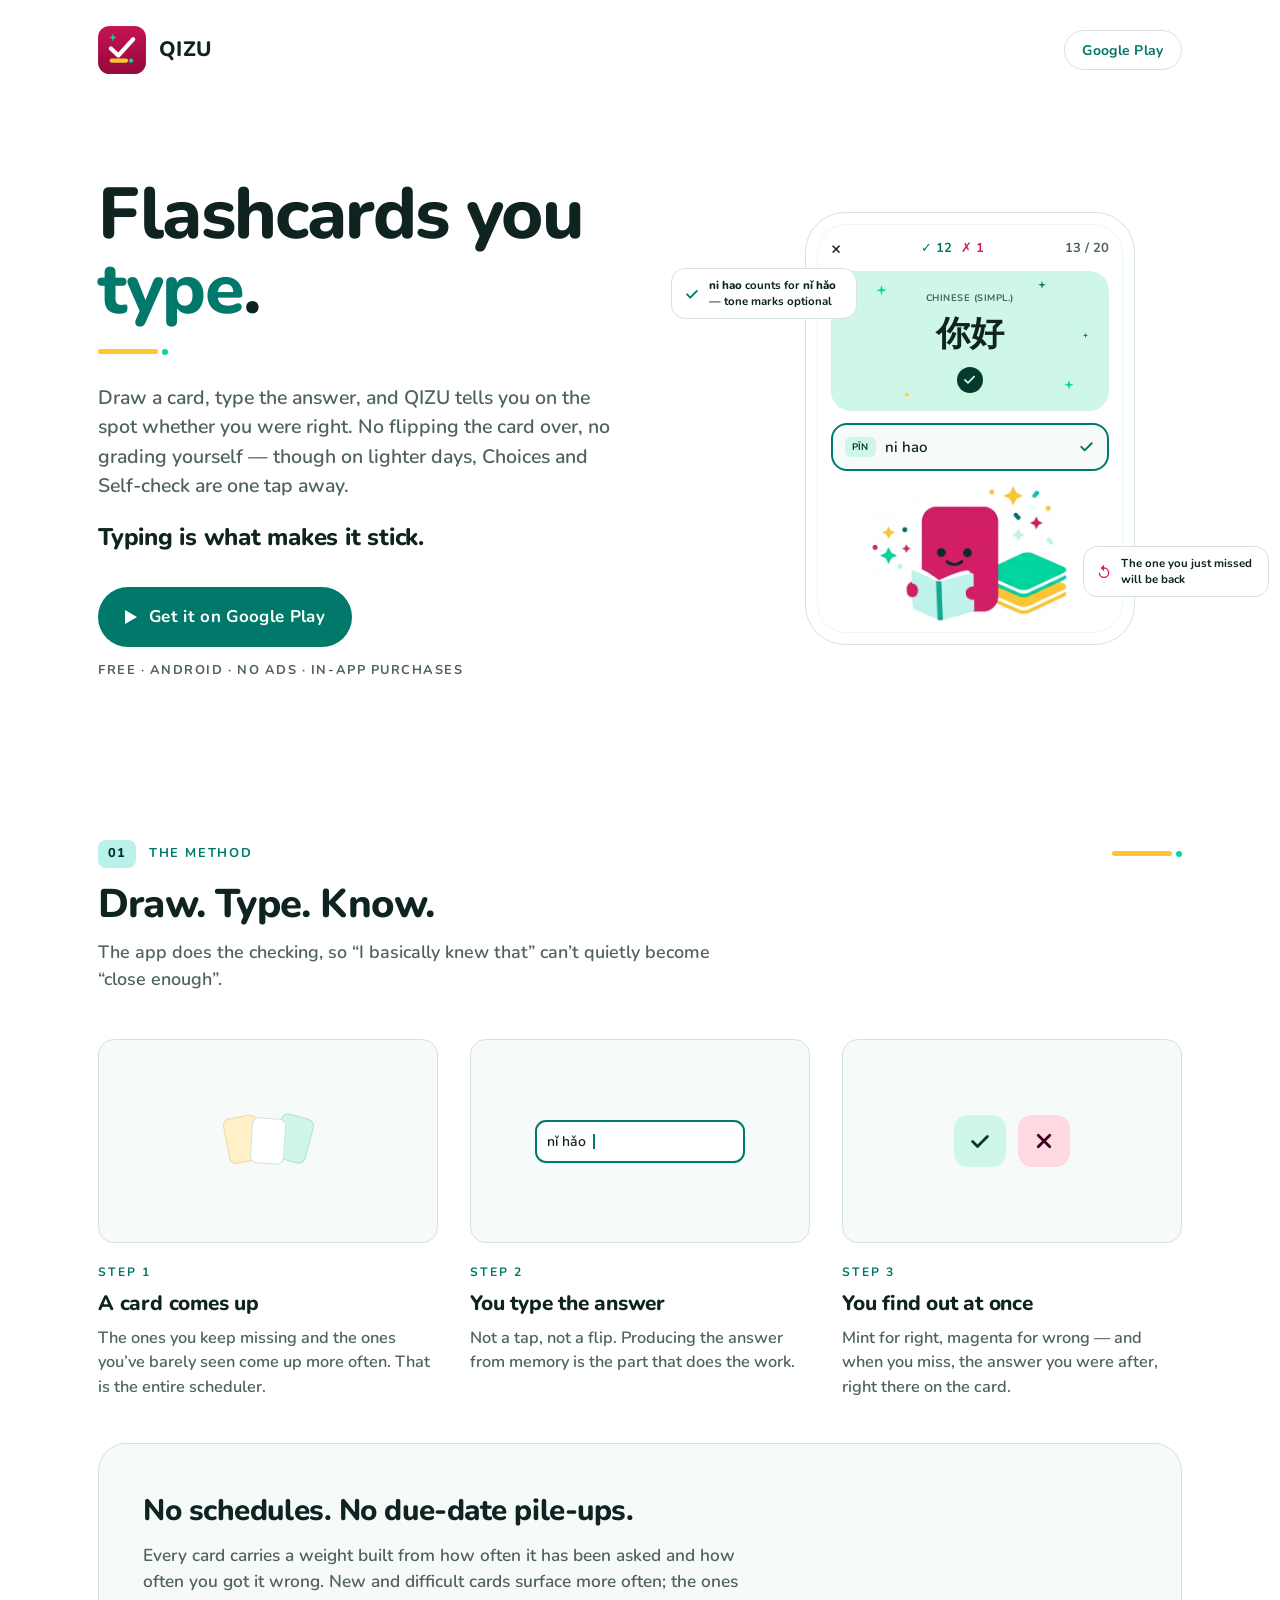
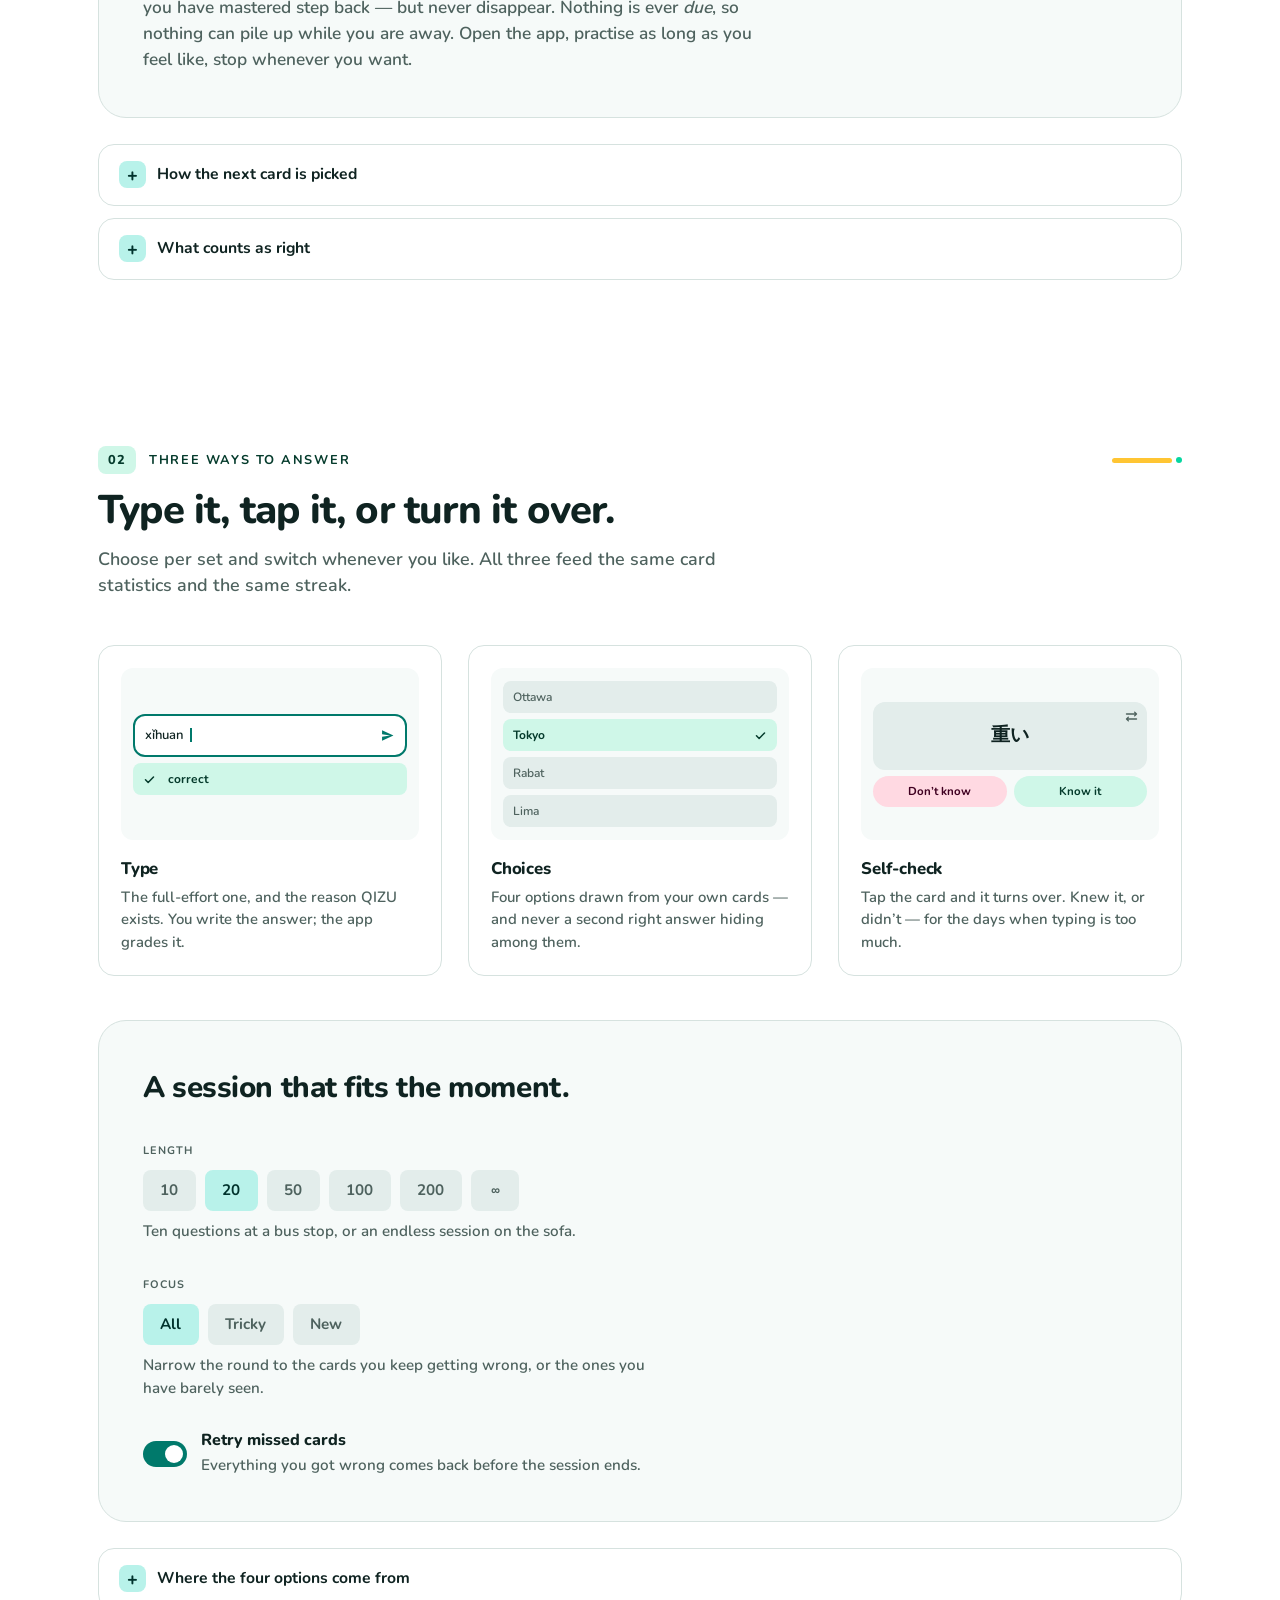
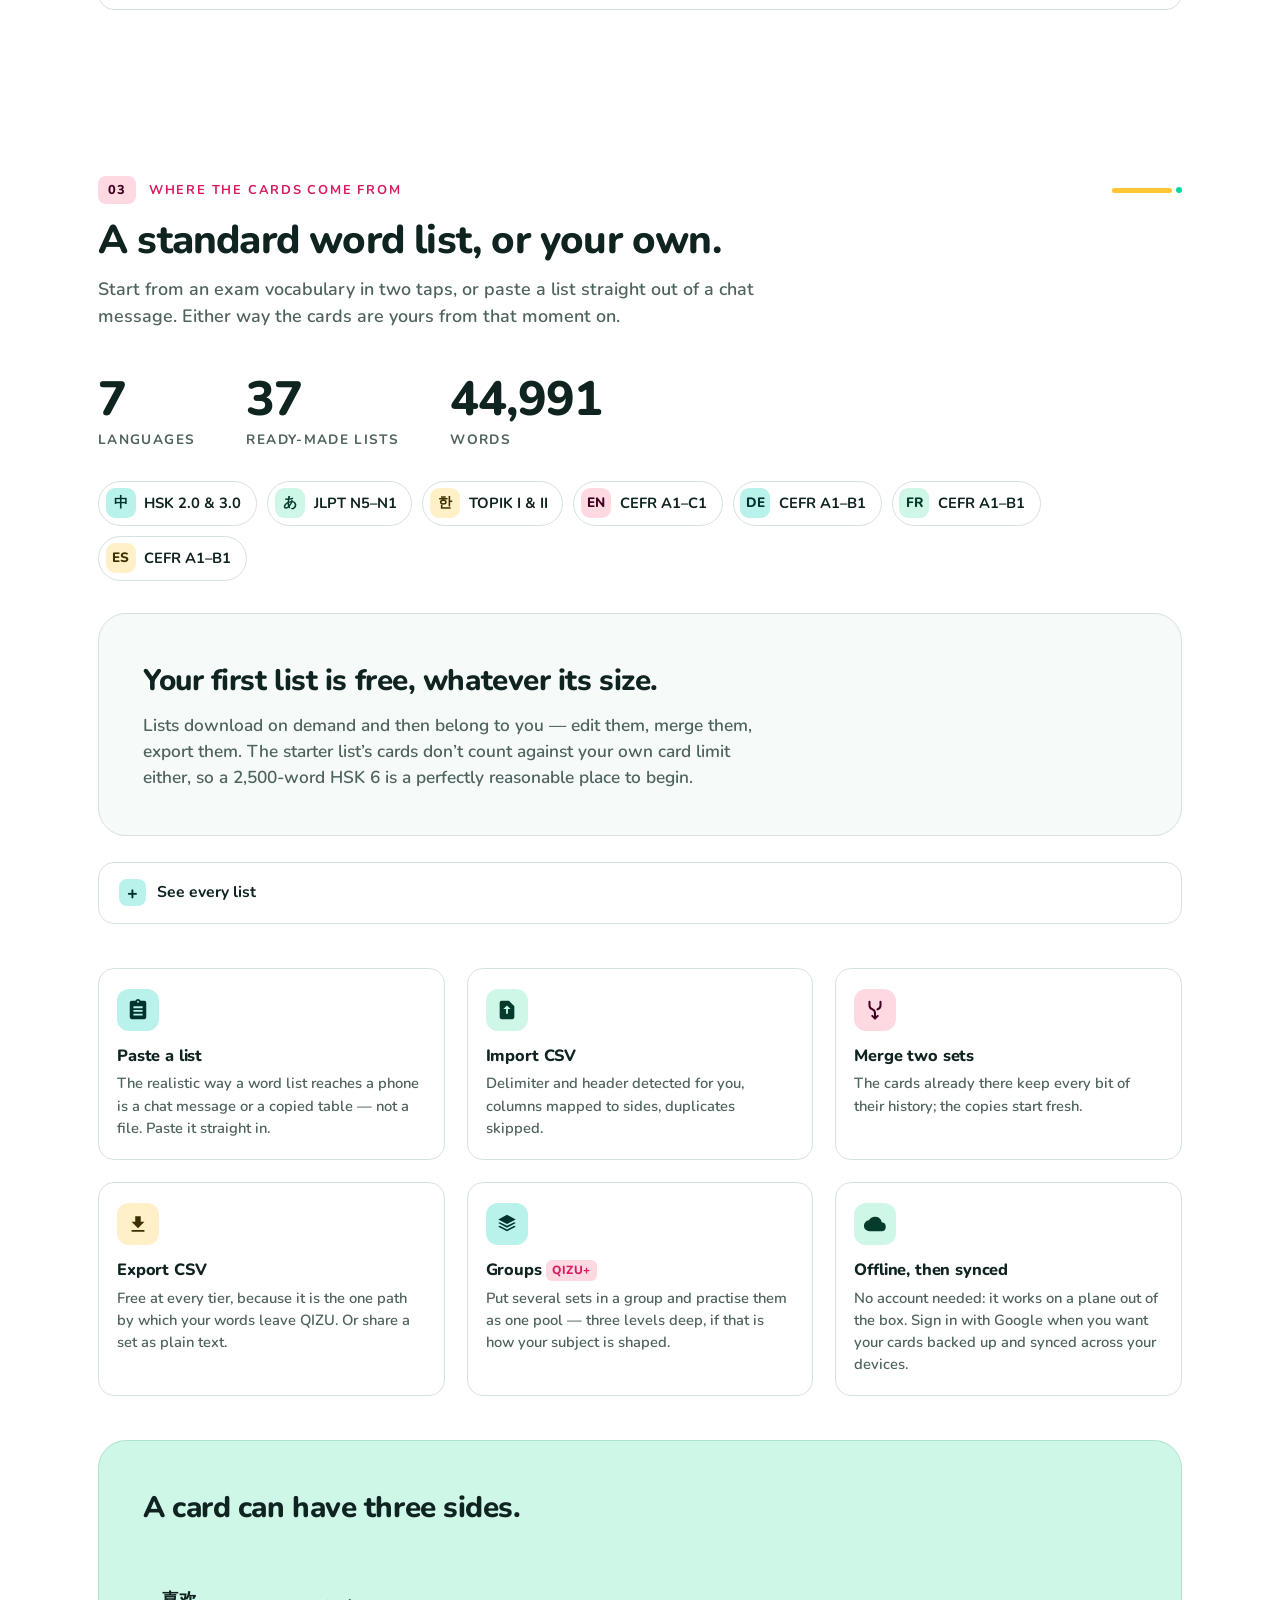
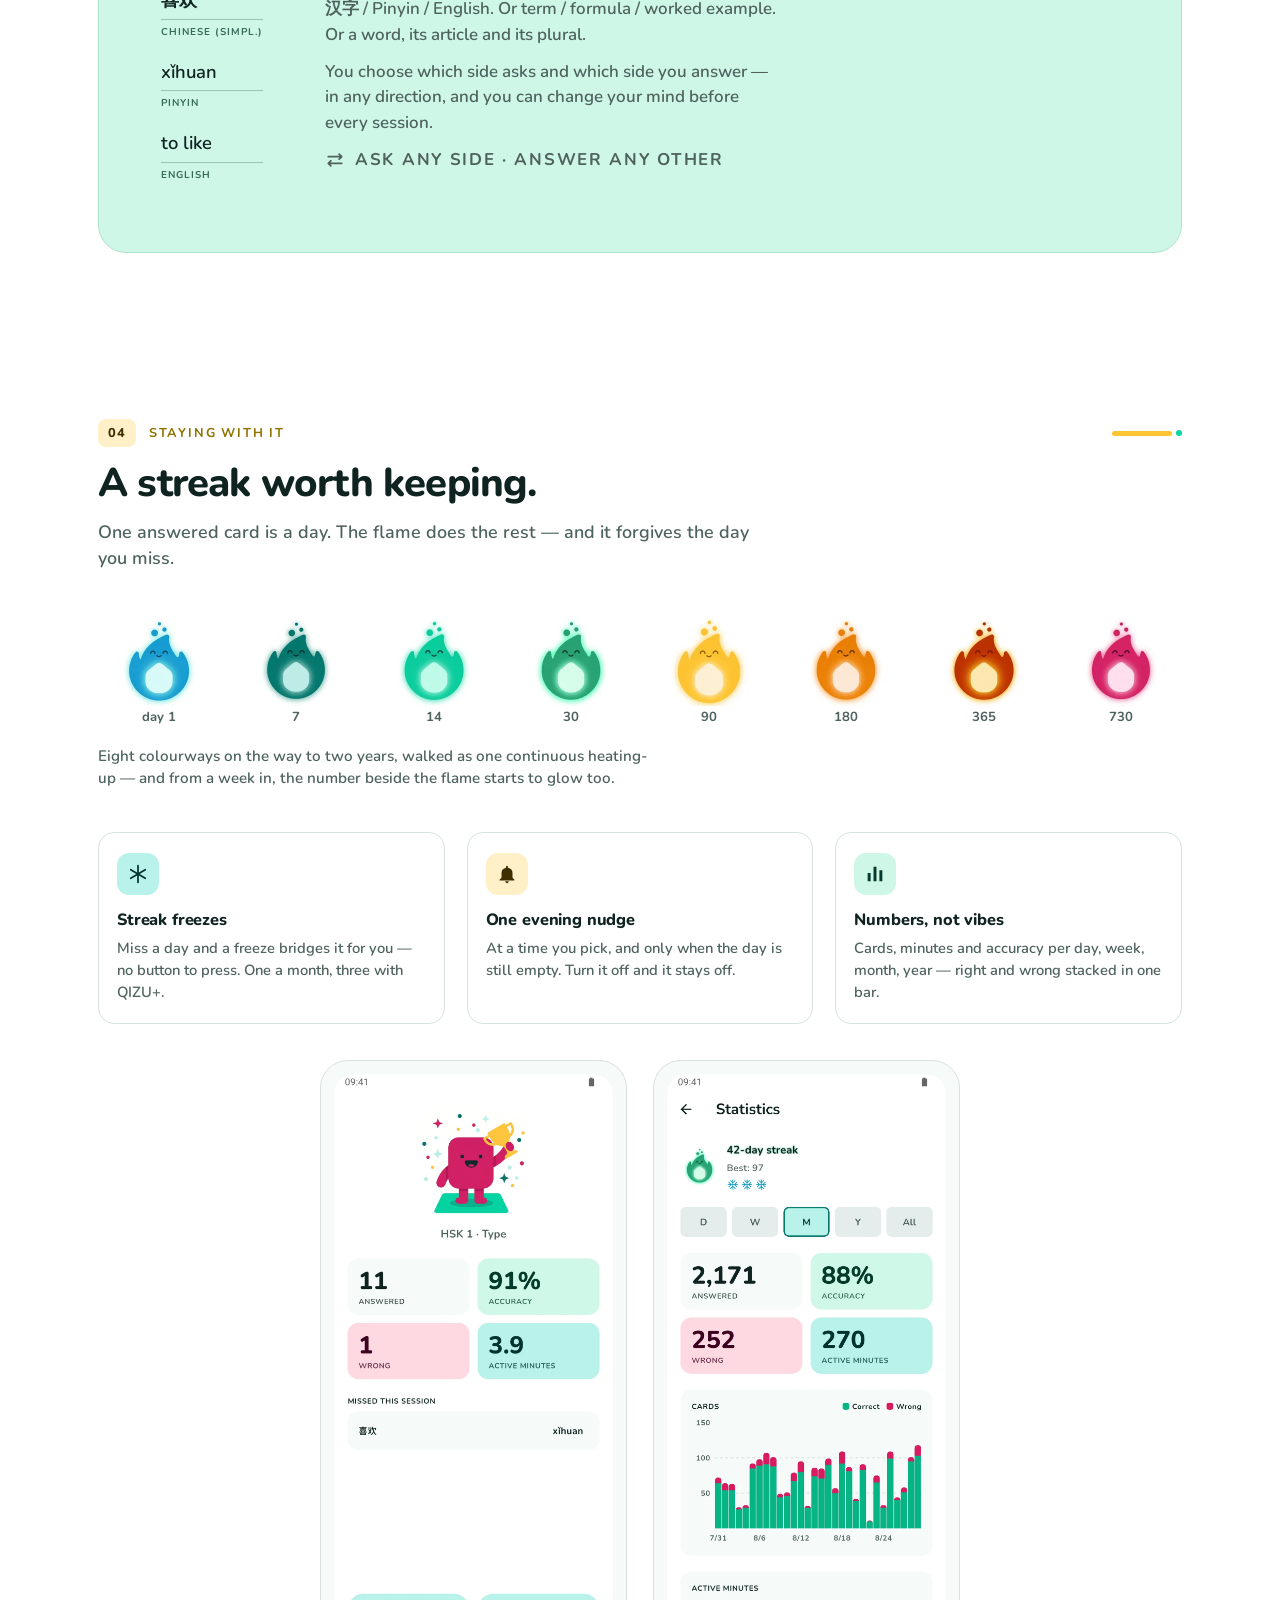
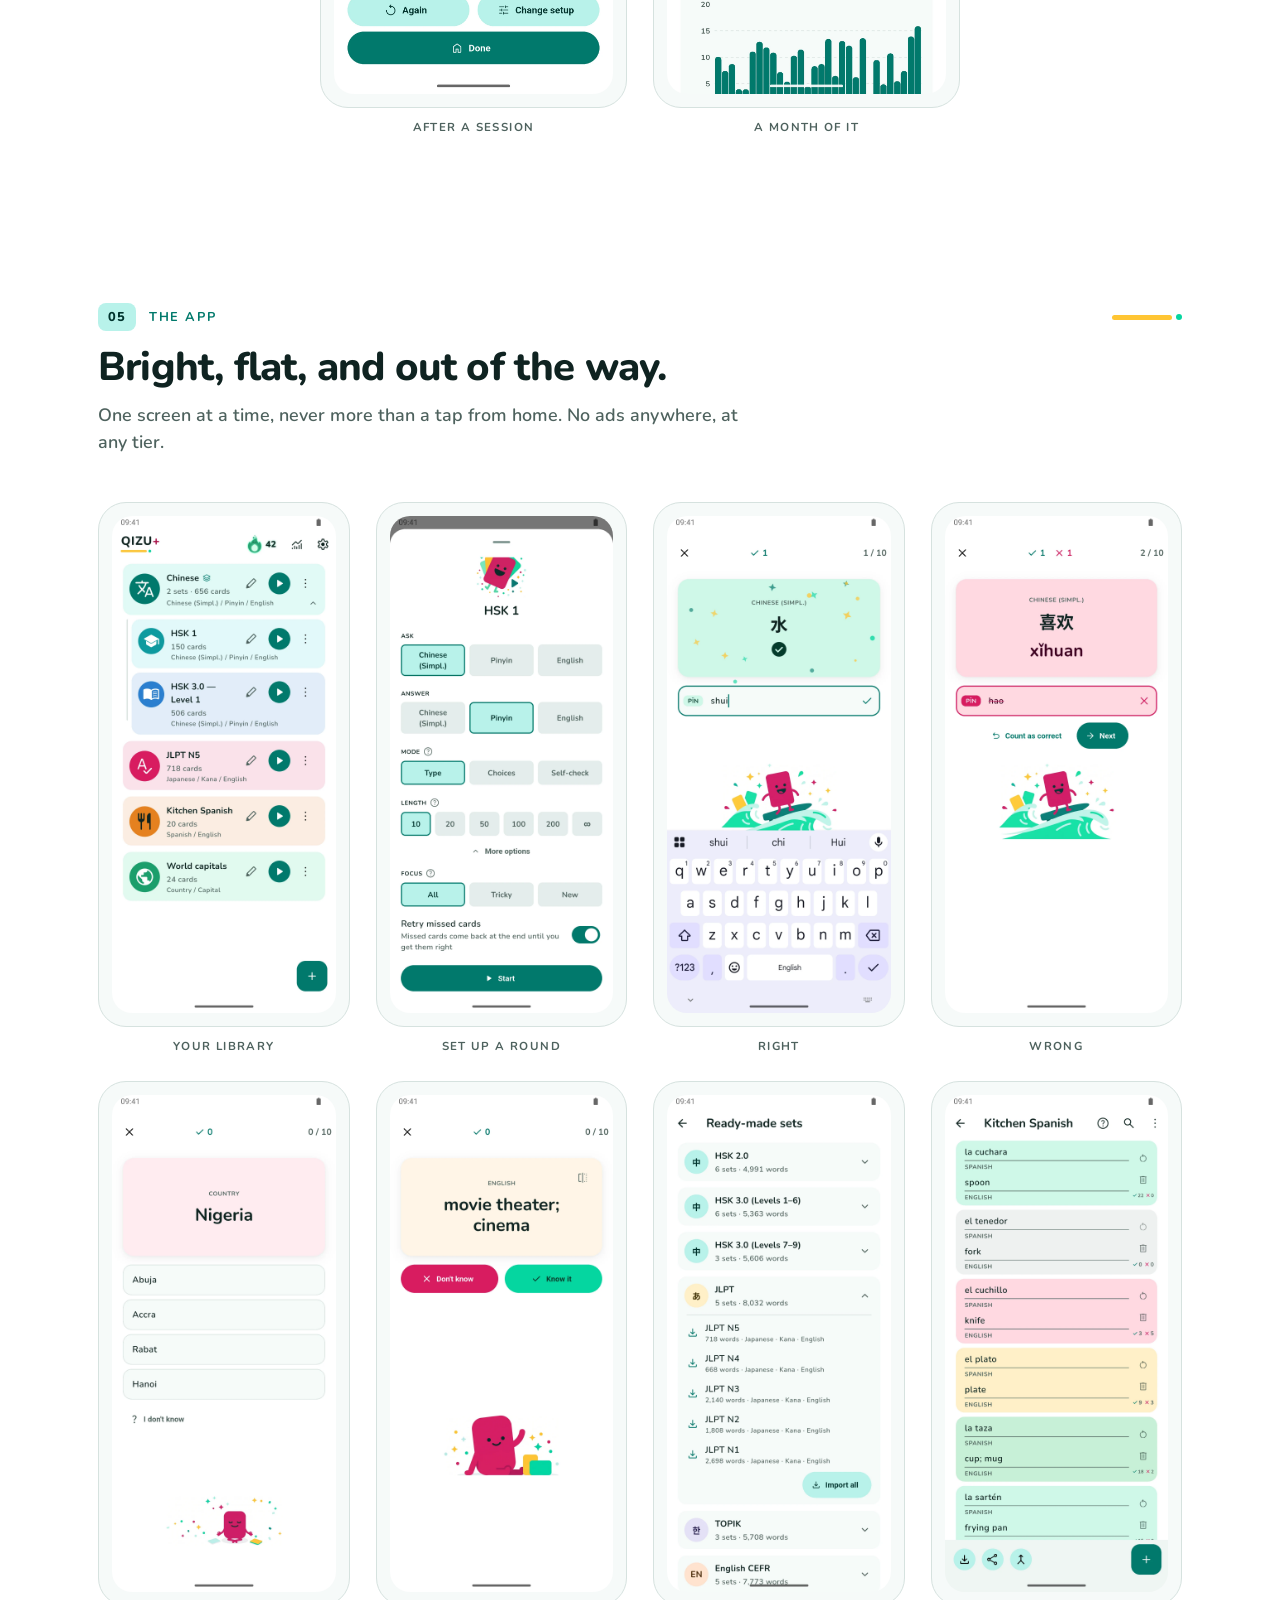
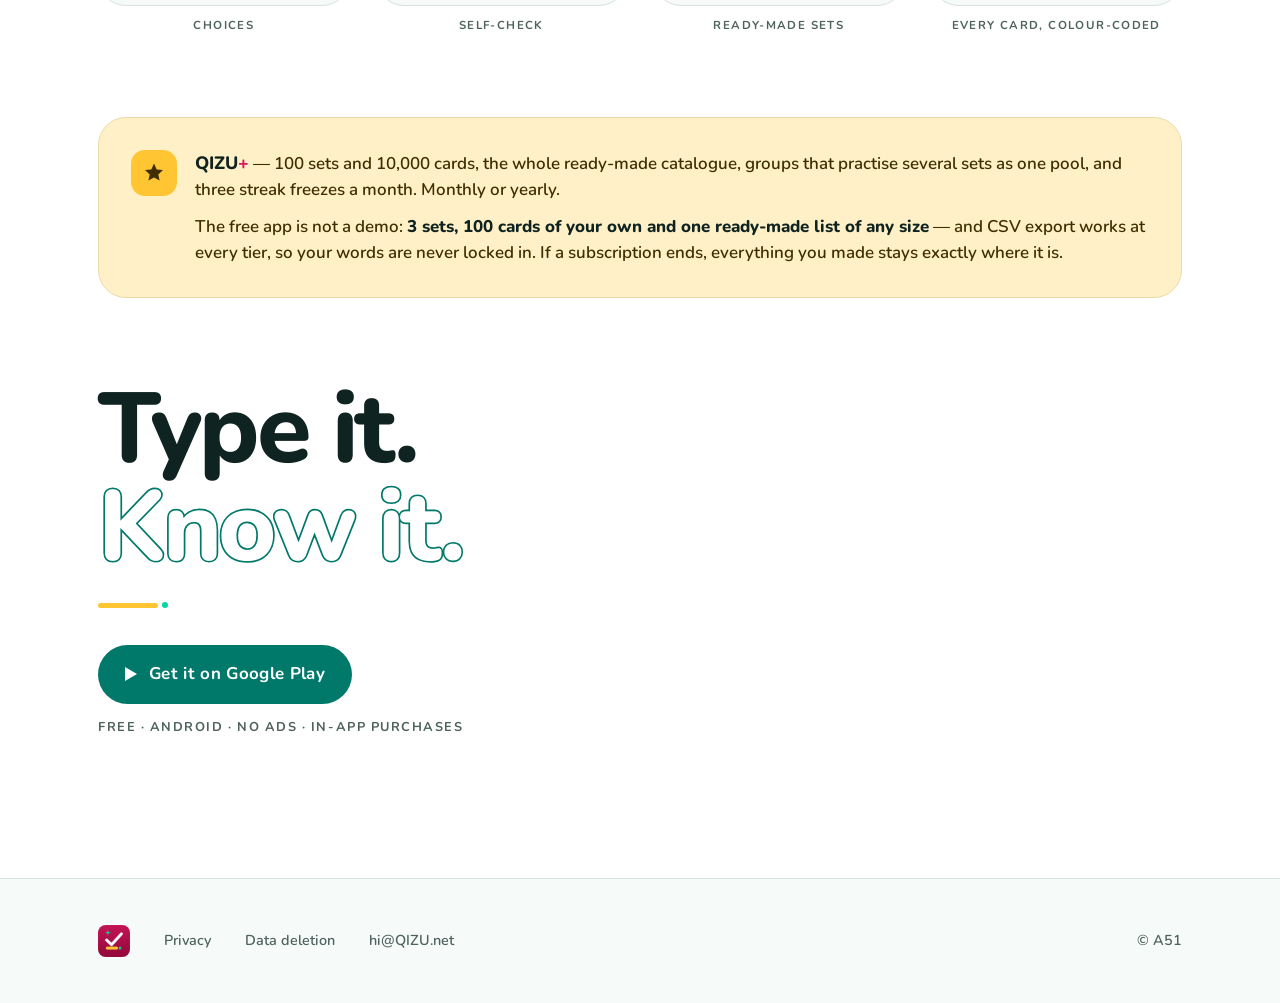
==== index.html @ 33fcdd30 "The section mark is the app bar's answer line, not a card fan The decorative mark beside every secti" ====
<!DOCTYPE html>
<html lang="en">
<head>
<meta charset="utf-8">
<meta name="viewport" content="width=device-width, initial-scale=1">
<title>QIZU — flashcards you type</title>
<meta name="description" content="QIZU is a flashcard app you type into. Draw a card, type the answer, and the app checks it — “close enough” never sneaks past. Multiple choice and self-check cover the lighter days. Weak cards come back on their own. HSK, JLPT, TOPIK and CEFR word lists included. Free on Android.">
<meta name="theme-color" content="#00796B">
<meta name="color-scheme" content="light">
<meta property="og:title" content="QIZU — flashcards you type">
<meta property="og:description" content="Draw a card, type the answer, and QIZU checks it. Weak cards come back on their own — no schedules, no due-date pile-ups.">
<meta property="og:type" content="website">
<meta property="og:url" content="https://qizu.net/">
<meta property="og:image" content="https://qizu.net/img/og.png">
<link rel="icon" href="favicon.ico" sizes="any">
<link rel="apple-touch-icon" href="apple-touch-icon.png">
<style>
/* QIZU — qizu.net
   Colour, type and shape come from the app's own design system
   (lib/core/theme.dart and SPEC §9), so the site reads as part of QIZU:
   one accent = one meaning (teal = act · mint = right · magenta = wrong ·
   yellow = streak), radius 8/16/20/28 + stadium buttons, and elevation ≈ 0
   everywhere — outlines and surface tints, never shadows. The single
   exception is the streak flame's glow, which is the reward.

   Self-hosted Nunito rather than a CDN: the legal pages next door are privacy
   pages, and one font origin for the whole site keeps it that way. */

@font-face{font-family:'Nunito';src:url('fonts/Nunito-SemiBold.ttf') format('truetype');font-weight:600;font-style:normal;font-display:swap}
@font-face{font-family:'Nunito';src:url('fonts/Nunito-Bold.ttf') format('truetype');font-weight:700;font-style:normal;font-display:swap}
@font-face{font-family:'Nunito';src:url('fonts/Nunito-ExtraBold.ttf') format('truetype');font-weight:800;font-style:normal;font-display:swap}

:root{
  /* QizuPalette, verbatim */
  --teal:#00796B;
  --teal-container:#B8F2EA;
  --on-teal-container:#00332D;
  --mint:#06D6A0;
  --mint-chart:#05B384;
  --mint-container:#CFF7E8;
  --on-mint-container:#053B2C;
  --yellow:#FFC533;
  --yellow-container:#FFF0C7;
  --on-yellow-container:#3F2E00;
  --gold-ink:#8F7200;      /* §9: yellow is illegible as ink on white */
  --magenta:#D81B60;
  --magenta-container:#FFD9E2;
  --on-magenta-container:#3F0021;
  --surface:#FFFFFF;
  --s-low:#F6FAF9;
  --s-container:#EFF5F4;
  --s-high:#E9F1EF;
  --s-highest:#E3EDEB;
  --ink:#0F2321;
  --ink-variant:#4E625E;
  --outline:#7A928D;
  --outline-variant:#D6E2DF;
  /* §9 shape */
  --r-chip:8px;
  --r-tile:16px;
  --r-card:20px;
  --r-sheet:28px;
}

*{margin:0;padding:0;box-sizing:border-box}
html{scroll-behavior:smooth}
@media (prefers-reduced-motion:reduce){html{scroll-behavior:auto}}
html,body{overflow-x:hidden;overflow-x:clip}
body{
  background:var(--surface);
  color:var(--ink);
  /* The app ships Nunito at 600/700/800 only and sets body text to w600. */
  font-family:'Nunito',system-ui,-apple-system,"Segoe UI",Roboto,sans-serif;
  font-weight:600;
  line-height:1.5;
  -webkit-font-smoothing:antialiased;
}
img{display:block;max-width:100%;height:auto}
a{color:inherit}
a:focus-visible,summary:focus-visible{outline:3px solid var(--teal);outline-offset:3px;border-radius:var(--r-chip)}
.ic{width:1em;height:1em;display:block;flex:none}
.wrap{max-width:1180px;margin-inline:auto;padding-inline:clamp(20px,5vw,48px)}
.sr{position:absolute;width:1px;height:1px;overflow:hidden;clip:rect(0 0 0 0);white-space:nowrap}

/* ---------- the QIZU mark, reduced to a decorative rule ----------
   The answer line the app draws under its wordmark, top-left of every app bar
   (SPEC §10, features/widgets/wordmark.dart): a 4 dp yellow rounded line,
   a 3 dp gap, then a 5 dp mint dot. Kept to the app's own proportions — the
   line is 12x its height, the gap .75x, the dot 1.25x — so one --h scales the
   whole mark. */
.mark{display:inline-flex;align-items:center;--h:5px;gap:calc(var(--h)*.75)}
.mark i{display:block;width:calc(var(--h)*12);height:var(--h);border-radius:calc(var(--h)/2);background:var(--yellow)}
.mark b{display:block;width:calc(var(--h)*1.25);height:calc(var(--h)*1.25);border-radius:50%;background:var(--mint)}

/* ---------- header ---------- */
.top{display:flex;align-items:center;gap:13px;padding-block:clamp(16px,2.5vw,26px)}
.top img{width:clamp(40px,4vw,48px);height:auto;border-radius:24%}
.top .name{font-weight:800;font-size:clamp(1.1rem,2vw,1.3rem);letter-spacing:.02em}
.top .toplink{
  margin-left:auto;color:var(--teal);text-decoration:none;font-weight:700;
  font-size:.875rem;letter-spacing:.02em;
  border:1.5px solid var(--outline-variant);background:var(--surface);
  border-radius:999px;padding:.6em 1.25em;white-space:nowrap;  /* §9 stadium */
}
.top .toplink:hover{border-color:var(--teal);background:var(--teal-container)}

/* ---------- hero ---------- */
.hero{
  display:grid;grid-template-columns:minmax(0,7fr) minmax(0,5fr);
  gap:clamp(28px,5vw,72px);align-items:center;
  padding-block:clamp(32px,6vw,88px);
}
.hero h1{font-size:clamp(2.5rem,6.4vw,4.5rem);font-weight:800;letter-spacing:-.025em;line-height:1.04}
.hero h1 em{font-style:normal;color:var(--teal)}
.hero .mark{margin-top:clamp(16px,2vw,22px)}
.tag{margin-top:clamp(14px,2.2vw,22px);color:var(--ink-variant);font-size:clamp(1.02rem,1.6vw,1.22rem);max-width:44ch}
.pitch{margin-top:.8em;font-weight:800;font-size:clamp(1.15rem,2.1vw,1.5rem);letter-spacing:-.01em}
.play{
  display:inline-flex;align-items:center;gap:.7em;margin-top:clamp(20px,2.8vw,32px);
  background:var(--teal);color:#fff;text-decoration:none;font-weight:700;
  letter-spacing:.02em;font-size:clamp(.95rem,1.4vw,1.06rem);
  padding:1em 1.6em;border-radius:999px;   /* §9 stadium FilledButton */
}
.play .tri{width:0;height:0;border-left:.72em solid #fff;border-top:.46em solid transparent;border-bottom:.46em solid transparent}
.play:hover{background:var(--on-teal-container)}
.free{margin-top:14px;color:var(--ink-variant);font-size:.8rem;letter-spacing:.12em;text-transform:uppercase;font-weight:700}

/* ---------- the hero phone (hand-built, not a screenshot) ----------
   A replica of the §8.6 test screen at the moment a typed answer lands. */
.hero-art{position:relative;justify-self:center;width:min(330px,100%)}
.phone{background:var(--surface);border:1.5px solid var(--outline-variant);border-radius:40px;padding:11px}
.screen{border-radius:30px;overflow:hidden;background:var(--surface);border:1px solid var(--s-container);padding:14px 13px 0;display:flex;flex-direction:column}
.ptop{display:flex;align-items:center;gap:8px;font-size:13px;font-weight:700;color:var(--ink-variant)}
.ptop .x{font-size:17px;color:var(--ink);line-height:1}
.ptop .tally{margin-inline:auto;display:flex;gap:9px}
.ptop .ok{color:var(--teal)} .ptop .no{color:var(--magenta)}
.pcard{
  position:relative;margin-top:13px;border-radius:var(--r-card);
  background:var(--mint-container);       /* §8.6 correct flash */
  padding:20px 14px 18px;text-align:center;overflow:hidden;
}
.pover{display:block;font-size:9.5px;font-weight:700;letter-spacing:.5px;text-transform:uppercase;color:var(--ink-variant)}
.pq{display:block;margin-top:10px;font-size:34px;font-weight:700;line-height:1.15;color:var(--ink)}
.pverdict{display:grid;place-items:center;width:26px;height:26px;margin:12px auto 0;border-radius:50%;background:var(--on-mint-container);color:var(--mint-container)}
.pverdict .ic{width:15px;height:15px}
/* the §8.6 sparkle burst — teal/mint/yellow only, never magenta */
.spk{position:absolute;color:var(--mint)}
.spk .ic{width:100%;height:100%}
.s1{top:9%;left:16%;width:13px;height:13px;color:var(--mint)}
.s2{top:26%;left:6%;width:9px;height:9px;color:var(--yellow)}
.s3{top:6%;right:22%;width:10px;height:10px;color:var(--teal)}
.s4{bottom:14%;right:12%;width:12px;height:12px;color:var(--mint)}
.s5{bottom:8%;left:26%;width:8px;height:8px;color:var(--yellow)}
.s6{top:44%;right:7%;width:7px;height:7px;color:var(--teal)}
.pfield{
  display:flex;align-items:center;gap:9px;margin-top:12px;margin-bottom:12px;
  border:2px solid var(--teal);border-radius:var(--r-tile);
  background:var(--s-low);padding:11px 12px;
}
.pbadge{font-size:9.5px;font-weight:700;letter-spacing:.4px;color:var(--on-mint-container);background:var(--mint-container);border-radius:6px;padding:3px 7px}
.pans{font-size:15px;font-weight:600;color:var(--ink)}
.pfield .ic{width:17px;height:17px;margin-left:auto;color:var(--teal)}
/* The buddy anchors to the screen's bottom edge (auto top margin soaks up any
   extra height). The image is landscape and cropped to the art's bounds —
   resizing it into a square once stretched the poor mascot vertically. */
.pbuddy{width:72%;margin:auto auto 8px;display:block}

/* Floating explainers. Anchored to the phone's edges so each sits BESIDE it
   with only a sliver of overlap — a chip centred over the card would cover the
   exact moment the mockup exists to show. */
.fcard{
  position:absolute;display:flex;gap:9px;align-items:center;
  background:var(--surface);border:1.5px solid var(--outline-variant);
  border-radius:14px;padding:9px 12px;font-size:11.5px;font-weight:700;
  color:var(--ink);width:186px;line-height:1.35;
}
.fcard .ic{width:16px;height:16px}
.fcard b{font-weight:800}
.f-a{right:calc(100% - 52px);top:13%}
.f-a .ic{color:var(--teal)}
.f-b{left:calc(100% - 52px);bottom:11%}
.f-b .ic{color:var(--magenta)}

/* ---------- section scaffolding ---------- */
section{padding-block:clamp(44px,6.5vw,92px)}
.sechead{margin-bottom:clamp(26px,4vw,46px)}
.kick{display:flex;align-items:center;gap:.8em;margin-bottom:14px}
.knum{font-weight:800;font-size:.8rem;padding:.35em .8em;border-radius:var(--r-chip);background:var(--teal-container);color:var(--on-teal-container);letter-spacing:.06em}
.klab{font-weight:700;font-size:.8rem;letter-spacing:.14em;text-transform:uppercase;color:var(--teal)}
.kick .mark{margin-left:auto}
/* one accent per section, rotating through §9's four meanings */
.k-mint .knum{background:var(--mint-container);color:var(--on-mint-container)}
.k-mint .klab{color:var(--on-mint-container)}
.k-magenta .knum{background:var(--magenta-container);color:var(--on-magenta-container)}
.k-magenta .klab{color:var(--magenta)}
.k-yellow .knum{background:var(--yellow-container);color:var(--on-yellow-container)}
.k-yellow .klab{color:var(--gold-ink)}
section h2{font-size:clamp(1.7rem,3.6vw,2.5rem);font-weight:800;letter-spacing:-.02em;line-height:1.12}
.lead{margin-top:.7em;color:var(--ink-variant);font-size:clamp(1rem,1.5vw,1.12rem);max-width:60ch}

/* ---------- method steps ---------- */
.steps{list-style:none;display:grid;grid-template-columns:repeat(3,minmax(0,1fr));gap:clamp(18px,3vw,32px)}
.step .art{
  aspect-ratio:5/3;border-radius:var(--r-tile);background:var(--s-low);
  border:1.5px solid var(--outline-variant);display:grid;place-items:center;
  margin-bottom:16px;overflow:hidden;padding:14px;
}
.step .num{color:var(--teal);font-weight:700;font-size:.76rem;letter-spacing:.16em}
.step h3{font-weight:800;font-size:clamp(1.08rem,1.9vw,1.3rem);margin-top:.25em;letter-spacing:-.01em}
.step p{color:var(--ink-variant);font-size:clamp(.95rem,1.4vw,1.02rem);margin-top:.4em;max-width:36ch}

/* step art: a mini deck, a mini field, a mini verdict */
.deck{display:flex;align-items:center;justify-content:center;width:100%}
.deck i{display:block;width:34px;height:46px;border-radius:7px;border:1.5px solid var(--outline-variant);background:var(--surface)}
.deck i:nth-child(1){transform:rotate(-11deg) translateX(9px);background:var(--yellow-container);border-color:#EBD9A6}
.deck i:nth-child(2){transform:rotate(4deg);z-index:1;background:var(--surface)}
.deck i:nth-child(3){transform:rotate(15deg) translateX(-9px);background:var(--mint-container);border-color:#AEE3CE}
.minifield{display:flex;align-items:center;gap:7px;width:100%;max-width:210px;border:2px solid var(--teal);border-radius:11px;background:var(--surface);padding:9px 10px}
.minifield .cap{width:2px;height:15px;background:var(--teal);animation:blink 1.1s steps(2,start) infinite}
@media (prefers-reduced-motion:reduce){.minifield .cap{animation:none}}
@keyframes blink{50%{opacity:0}}
.minifield span{font-size:14px;color:var(--ink)}
.verdicts{display:flex;gap:12px;align-items:center}
.verdicts b{display:grid;place-items:center;width:52px;height:52px;border-radius:14px}
.verdicts .yes{background:var(--mint-container);color:var(--on-mint-container)}
.verdicts .no{background:var(--magenta-container);color:var(--on-magenta-container)}
.verdicts .ic{width:24px;height:24px}

/* ---------- highlight band (flat container, no shadow) ---------- */
.band{
  border-radius:var(--r-sheet);background:var(--s-low);
  border:1.5px solid var(--outline-variant);
  padding:clamp(22px,4vw,44px);margin-top:clamp(26px,4vw,44px);
}
.band h3{font-size:clamp(1.25rem,2.6vw,1.85rem);font-weight:800;letter-spacing:-.015em}
.band>p{color:var(--ink-variant);margin-top:.6em;font-size:clamp(.98rem,1.4vw,1.08rem);max-width:62ch}
.band.mint{background:var(--mint-container);border-color:#AEE3CE}
.band.mint>p{color:var(--on-mint-container)}

/* ---------- collapsibles ---------- */
details{
  border:1.5px solid var(--outline-variant);border-radius:var(--r-tile);
  margin-top:clamp(18px,2.6vw,26px);background:var(--surface);
}
details+details{margin-top:12px}
details summary{
  list-style:none;cursor:pointer;display:flex;align-items:center;gap:.75em;
  font-weight:700;font-size:.98rem;padding:1.05em 1.25em;color:var(--ink);
}
details summary::-webkit-details-marker{display:none}
details summary::before{
  content:"+" / "";font-weight:800;font-size:1.15em;line-height:1;
  width:1.5em;height:1.5em;display:grid;place-items:center;
  border-radius:var(--r-chip);background:var(--teal-container);color:var(--on-teal-container);flex:none;
}
details[open] summary::before{content:"\2212" / ""}
details .dbody{padding:0 1.25em 1.3em 3.5em;color:var(--ink-variant);font-size:.98rem;max-width:76ch}
details .dbody p+p{margin-top:.75em}
details .dbody code{background:var(--s-container);color:var(--ink);padding:.1em .45em;border-radius:6px;font-size:.9em;font-weight:700;font-family:ui-monospace,SFMono-Regular,Menlo,Consolas,monospace}
@media (max-width:560px){details .dbody{padding-left:1.25em}}

/* verdict examples table */
.vtable{width:100%;border-collapse:collapse;margin-top:1em;font-size:.9rem}
.vtable th{text-align:left;font-weight:700;font-size:.68rem;letter-spacing:.1em;text-transform:uppercase;color:var(--ink-variant);padding:0 .8em .5em 0}
.vtable td{padding:.5em .8em .5em 0;border-top:1px solid var(--outline-variant);color:var(--ink);vertical-align:top}
.vtable td:last-child{width:1%;white-space:nowrap;text-align:right;padding-right:0}
.vy{color:var(--teal);font-weight:800}
.vn{color:var(--magenta);font-weight:800}

/* ---------- mode trio ---------- */
.modes{list-style:none;display:grid;grid-template-columns:repeat(3,minmax(0,1fr));gap:clamp(16px,2.6vw,26px)}
.mode{border:1.5px solid var(--outline-variant);border-radius:var(--r-tile);padding:clamp(16px,2.2vw,22px);background:var(--surface)}
/* Fixed demo height, not min-height: the three demos hold different numbers of
   rows, and without it the three headings sit at three different heights. */
.mode .demo{background:var(--s-low);border-radius:12px;padding:12px;height:172px;display:grid;align-content:center;gap:6px}
.mode h3{font-weight:800;font-size:1.05rem;margin-top:16px;letter-spacing:-.01em}
.mode p{color:var(--ink-variant);font-size:.93rem;margin-top:.3em}
.opt{border-radius:var(--r-chip);background:var(--s-highest);color:var(--ink-variant);font-size:12px;font-weight:600;padding:7px 10px;display:flex;align-items:center;gap:6px}
.opt.right{background:var(--mint-container);color:var(--on-mint-container);font-weight:700}
.opt .ic{width:13px;height:13px;margin-left:auto}
.flipcard{position:relative;border-radius:12px;background:var(--s-highest);height:68px;display:grid;place-items:center;font-size:19px;font-weight:700;color:var(--ink)}
.flipcard .ic{position:absolute;top:7px;right:8px;width:15px;height:15px;color:var(--ink-variant)}
.rate{display:flex;gap:7px}
.rate b{flex:1;border-radius:999px;font-size:11.5px;font-weight:700;padding:7px 0;text-align:center}
.rate .no{background:var(--magenta-container);color:var(--on-magenta-container)}
.rate .yes{background:var(--mint-container);color:var(--on-mint-container)}
.typedemo{display:flex;align-items:center;gap:7px;border:2px solid var(--teal);border-radius:12px;background:var(--surface);padding:10px}
.typedemo .cap{width:2px;height:14px;background:var(--teal)}
.typedemo span{font-size:13px}
.typedemo .ic{width:15px;height:15px;margin-left:auto;color:var(--teal)}

/* ---------- option rows (length / focus), styled like the §8.5 sheet ---------- */
.optrow{margin-top:clamp(20px,2.6vw,28px)}
.optrow .ol{font-size:.68rem;font-weight:700;letter-spacing:.1em;text-transform:uppercase;color:var(--ink-variant)}
.cells{display:flex;flex-wrap:wrap;gap:9px;margin-top:9px}
.cells b{
  border-radius:var(--r-chip);background:var(--s-highest);color:var(--ink-variant);
  font-weight:700;font-size:.95rem;padding:.6em 1.15em;min-width:3.2em;text-align:center;
}
.cells b.on{background:var(--teal-container);color:var(--on-teal-container)}
.optrow p{color:var(--ink-variant);font-size:.95rem;margin-top:.6em;max-width:56ch}
.switchrow{display:flex;align-items:center;gap:14px;margin-top:clamp(20px,2.6vw,28px)}
.sw{flex:none;width:44px;height:26px;border-radius:999px;background:var(--teal);position:relative}
.sw::after{content:"";position:absolute;top:4px;right:4px;width:18px;height:18px;border-radius:50%;background:#fff}
.switchrow b{font-weight:800}
.switchrow span{display:block;color:var(--ink-variant);font-size:.95rem;margin-top:.15em}

/* ---------- feature tiles ---------- */
.tiles{list-style:none;display:grid;grid-template-columns:repeat(3,minmax(0,1fr));gap:clamp(14px,2.2vw,22px)}
.tiles li{padding:20px 18px;border-radius:var(--r-tile);background:var(--surface);border:1.5px solid var(--outline-variant)}
.tiles .tchip{width:42px;height:42px;border-radius:12px;display:grid;place-items:center}
.tiles .tchip .ic{width:22px;height:22px}
.t-teal{background:var(--teal-container);color:var(--on-teal-container)}
.t-mint{background:var(--mint-container);color:var(--on-mint-container)}
.t-magenta{background:var(--magenta-container);color:var(--on-magenta-container)}
.t-yellow{background:var(--yellow-container);color:var(--on-yellow-container)}
.tiles h3{font-weight:800;font-size:1.02rem;margin-top:13px;letter-spacing:-.01em}
.tiles p{color:var(--ink-variant);font-size:.92rem;margin-top:.3em}
.plusmark{display:inline-block;font-size:.74rem;font-weight:800;letter-spacing:.04em;color:var(--magenta);background:var(--magenta-container);border-radius:6px;padding:.15em .5em;margin-left:.4em;vertical-align:1px}

/* ---------- catalog ---------- */
.catnums{display:flex;flex-wrap:wrap;gap:clamp(18px,4vw,54px);margin-top:clamp(20px,3vw,30px)}
.catnums div{min-width:0}
.catnums b{display:block;font-size:clamp(2rem,4.4vw,3rem);font-weight:800;line-height:1;letter-spacing:-.02em;color:var(--ink)}
.catnums span{display:block;color:var(--ink-variant);font-size:.85rem;font-weight:700;letter-spacing:.1em;text-transform:uppercase;margin-top:.5em}
.fams{display:flex;flex-wrap:wrap;gap:10px;margin-top:clamp(22px,3vw,30px)}
.fam{display:inline-flex;align-items:center;gap:.6em;border:1.5px solid var(--outline-variant);background:var(--surface);border-radius:999px;padding:.45em 1em .45em .45em;font-size:.92rem;font-weight:700}
.cglyph{
  display:grid;place-items:center;width:30px;height:30px;border-radius:9px;
  font-size:.85rem;font-weight:800;flex:none;
}
/* the §6.8 browser tints each language by cycling the four container pairs */
.g-zh{background:var(--teal-container);color:var(--on-teal-container)}
.g-ja{background:var(--mint-container);color:var(--on-mint-container)}
.g-ko{background:var(--yellow-container);color:var(--on-yellow-container)}
.g-en{background:var(--magenta-container);color:var(--on-magenta-container)}
.g-de{background:var(--teal-container);color:var(--on-teal-container)}
.g-fr{background:var(--mint-container);color:var(--on-mint-container)}
.g-es{background:var(--yellow-container);color:var(--on-yellow-container)}
.cgroup{border-top:1px solid var(--outline-variant);padding-top:14px;margin-top:16px}
.cgroup:first-child{border-top:0;margin-top:0;padding-top:0}
.chead{display:flex;align-items:center;gap:.7em;flex-wrap:wrap}
.chead b{font-weight:800;font-size:1rem}
.cmeta{color:var(--ink-variant);font-size:.85rem;font-weight:700}
.cset{list-style:none;margin-top:9px}
.cset li{display:flex;align-items:baseline;gap:.7em;padding:.4em 0 .4em 42px;font-size:.92rem}
.cname{font-weight:700;flex:none}
.cdims{color:var(--ink-variant);font-size:.82rem;flex:1 1 auto;min-width:0;overflow:hidden;text-overflow:ellipsis;white-space:nowrap}
.cw{color:var(--ink-variant);font-weight:700;font-variant-numeric:tabular-nums;flex:none}
@media (max-width:620px){
  .cset li{flex-wrap:wrap;padding-left:0;gap:.2em .7em}
  .cdims{flex-basis:100%;white-space:normal}
}

/* ---------- three-sided card diagram ---------- */
.sides{display:grid;grid-template-columns:auto minmax(0,1fr);gap:clamp(20px,4vw,44px);align-items:center;margin-top:clamp(22px,3vw,32px)}
.cardbox{width:min(280px,100%);border-radius:var(--r-tile);background:var(--mint-container);padding:16px 18px}
.cardbox .row{padding:9px 0}
.cardbox .row+.row{border-top:0}
.cardbox .val{font-size:1.15rem;font-weight:600;color:var(--ink);border-bottom:1px solid rgba(15,35,33,.25);padding-bottom:5px}
.cardbox .lab{font-size:.62rem;font-weight:700;letter-spacing:.1em;text-transform:uppercase;color:var(--on-mint-container);opacity:.75;margin-top:5px}
.sidesnote p{color:var(--ink-variant);font-size:clamp(.98rem,1.4vw,1.06rem);max-width:46ch}
.sidesnote p+p{margin-top:.7em}
.arrowline{display:flex;align-items:center;gap:.6em;margin-top:1.1em;font-size:.78rem;font-weight:700;letter-spacing:.1em;text-transform:uppercase;color:var(--teal)}
.arrowline .ic{width:20px;height:20px}

/* ---------- streak ladder ---------- */
.ladder{display:grid;grid-template-columns:repeat(8,minmax(0,1fr));gap:clamp(6px,1.2vw,16px);margin-top:clamp(24px,3.4vw,36px)}
.ladder figure{margin:0;text-align:center}
.ladder img{width:100%;max-width:88px;margin-inline:auto}
.ladder figcaption{font-size:clamp(.68rem,1.1vw,.82rem);font-weight:700;color:var(--ink-variant);margin-top:2px}
.laddercap{margin-top:1.1em;color:var(--ink-variant);font-size:.95rem;max-width:62ch}

/* ---------- screenshots ---------- */
.shots{display:grid;grid-template-columns:repeat(4,minmax(0,1fr));gap:clamp(14px,2.4vw,26px);align-items:start;margin-top:clamp(24px,3.4vw,36px)}
.shots.two{grid-template-columns:repeat(2,minmax(0,1fr));max-width:640px}
figure{margin:0}
.shot .frame{background:var(--s-low);border:1.5px solid var(--outline-variant);border-radius:var(--r-sheet);padding:clamp(8px,1.2vw,13px)}
.shot img{width:100%;border-radius:var(--r-card);background:var(--surface)}
.shot figcaption{color:var(--ink-variant);font-weight:700;text-transform:uppercase;letter-spacing:.12em;font-size:.72rem;margin-top:11px;text-align:center}

/* ---------- QIZU+ band ---------- */
.plus{
  display:flex;gap:18px;align-items:flex-start;
  border:1.5px solid #EBD9A6;border-radius:var(--r-sheet);
  background:var(--yellow-container);padding:clamp(20px,3vw,32px);
  color:var(--on-yellow-container);font-size:clamp(.98rem,1.4vw,1.06rem);
}
.plus .pchip{flex:none;width:46px;height:46px;border-radius:14px;background:var(--yellow);display:grid;place-items:center;color:var(--on-yellow-container)}
.plus .pchip .ic{width:24px;height:24px}
.plus .pname{font-size:1.12rem;font-weight:800;color:var(--ink)}
.plus .pname em{font-style:normal;color:var(--magenta)}
.plus p+p{margin-top:.7em}
.plus b{font-weight:800;color:var(--ink)}

/* ---------- cta ---------- */
.cta h2{font-size:clamp(2.6rem,8.6vw,6.2rem);font-weight:800;line-height:.98;letter-spacing:-.035em}
.cta h2 .hollow{color:var(--teal)}
/* Hollow type: paint-order draws the stroke FIRST, so the surface-colored fill
   covers the half of the stroke inside the glyph — including the contour lines
   that otherwise cross where Nunito's bowls meet stems (a transparent fill
   shows every self-intersection). Browsers without paint-order on HTML text
   (Firefox) paint stroke-over-fill and get the previous look. */
@supports ((-webkit-text-stroke:2px #00796B)){
  .cta h2 .hollow{
    color:var(--surface);
    -webkit-text-stroke:clamp(2px,.32vw,3.4px) var(--teal);
    paint-order:stroke fill;
  }
}
.cta .mark{margin-top:clamp(16px,2.4vw,26px)}
.cta .play{margin-top:clamp(18px,2.6vw,30px)}

/* ---------- footer ---------- */
footer{border-top:1.5px solid var(--outline-variant);padding-block:clamp(26px,3.8vw,44px);margin-top:clamp(28px,4.5vw,60px);background:var(--s-low)}
footer .frow{display:flex;flex-wrap:wrap;align-items:center;gap:16px clamp(18px,3vw,34px)}
footer img{width:32px;height:auto;border-radius:24%}
footer a{color:var(--ink-variant);text-decoration:none;font-size:.9rem;display:inline-block;padding-block:.5em}
footer a:hover{color:var(--teal);text-decoration:underline}
footer .copy{margin-left:auto;color:var(--ink-variant);font-size:.9rem}

/* ---------- hover, only where a pointer can hover ---------- */
@media (hover:hover) and (prefers-reduced-motion:no-preference){
  .tiles li,.mode{transition:border-color .18s ease,transform .18s ease}
  .tiles li:hover,.mode:hover{border-color:var(--teal);transform:translateY(-3px)}
}

/* ---------- responsive ---------- */
/* Between the stack point and full desktop there is no slack outside the
   hero-art column, so the explainer chips would poke past the viewport and be
   clipped by overflow:clip. Tuck them onto the phone's corners instead. */
@media (max-width:1240px) and (min-width:961px){
  .f-a{right:calc(100% - 140px);top:-14px}
  .f-b{left:calc(100% - 140px);bottom:-14px}
}
@media (max-width:960px){
  .hero{grid-template-columns:1fr;padding-block:clamp(22px,5vw,48px)}
  .hero-art{margin-top:18px}
  .f-a{left:-3%} .f-b{right:-3%}
  .steps{grid-template-columns:1fr;gap:20px}
  .step{display:grid;grid-template-columns:132px 1fr;gap:18px;align-items:center}
  .step .art{aspect-ratio:1;margin-bottom:0;padding:12px}
  .step .art .deck i{width:26px;height:35px}
  .step .art .minifield{padding:7px 8px;gap:5px}
  .step .art .minifield span{font-size:11px}
  .step .art .verdicts b{width:40px;height:40px;border-radius:11px}
  .modes{grid-template-columns:1fr}
  .tiles{grid-template-columns:repeat(2,minmax(0,1fr))}
  .shots{grid-template-columns:repeat(2,minmax(0,1fr))}
  .sides{grid-template-columns:1fr}
  .cardbox{width:min(320px,100%)}
  .ladder{grid-template-columns:repeat(4,minmax(0,1fr));gap:14px 10px}
  .kick .mark{display:none}
}
@media (max-width:520px){
  .top .toplink{display:none}
  .tiles{grid-template-columns:1fr}
  .fcard{display:none}
  .step{grid-template-columns:96px 1fr}
  /* the step art is now 96px wide — shrink its contents to match */
  .step .art .verdicts{gap:8px}
  .step .art .verdicts b{width:32px;height:32px;border-radius:9px}
  .step .art .verdicts .ic{width:17px;height:17px}
  .step .art .deck i{width:22px;height:30px}
  .shots.two{grid-template-columns:1fr;max-width:320px}
}
</style>
</head>
<body>

<svg width="0" height="0" style="position:absolute" aria-hidden="true"><defs>
<symbol id="i-check" viewBox="0 0 24 24"><path d="M4.6 12.5l4.9 4.9L19.4 7.4" fill="none" stroke="currentColor" stroke-width="2.8" stroke-linecap="round" stroke-linejoin="round"/></symbol>
<symbol id="i-close" viewBox="0 0 24 24"><path d="M6.2 6.2l11.6 11.6M17.8 6.2L6.2 17.8" fill="none" stroke="currentColor" stroke-width="2.8" stroke-linecap="round"/></symbol>
<symbol id="i-sparkle" viewBox="0 0 24 24"><path fill="currentColor" d="M12 1.8l2.1 7.6 7.6 2.1-7.6 2.1-2.1 7.6-2.1-7.6L2.3 11.5l7.6-2.1z"/></symbol>
<symbol id="i-send" viewBox="0 0 24 24"><path fill="currentColor" d="M3.3 20.4 21.5 12 3.3 3.6 3.3 10.1 16.3 12 3.3 13.9z"/></symbol>
<symbol id="i-flip" viewBox="0 0 24 24"><g fill="currentColor"><path d="M11 2h2v20h-2z"/><path d="M3 5a2 2 0 0 1 2-2h4v2H5v14h4v2H5a2 2 0 0 1-2-2z"/><path d="M15 3h2v2h-2zM19 3a2 2 0 0 1 2 2h-2zM19 7h2v2h-2zM19 11h2v2h-2zM19 15h2v2h-2zM19 19h2a2 2 0 0 1-2 2zM15 19h2v2h-2z"/></g></symbol>
<symbol id="i-flame" viewBox="0 0 24 24"><path fill="currentColor" d="M12 2.3c.9 4-4 5.7-4 10a5 5 0 0 0 10 0c0-2.1-1-3.9-2.2-5.3-.3 1.1-1 2-2 2.4 0-2.7-.3-5.2-1.8-7.1z"/></symbol>
<symbol id="i-snow" viewBox="0 0 24 24"><g stroke="currentColor" stroke-width="1.9" stroke-linecap="round"><path d="M12 2.9v18.2"/><path d="M4.1 7.4l15.8 9.2"/><path d="M19.9 7.4 4.1 16.6"/></g></symbol>
<symbol id="i-bell" viewBox="0 0 24 24"><path fill="currentColor" d="M12 22a2 2 0 0 0 2-2h-4a2 2 0 0 0 2 2zm6-6v-5a6 6 0 0 0-5-5.91V4a1 1 0 1 0-2 0v1.09A6 6 0 0 0 6 11v5l-2 2v1h16v-1l-2-2z"/></symbol>
<symbol id="i-chart" viewBox="0 0 24 24"><path fill="currentColor" d="M4 11h3.2v9H4zM10.4 4h3.2v16h-3.2zM16.8 8H20v12h-3.2z"/></symbol>
<symbol id="i-cloud" viewBox="0 0 24 24"><path fill="currentColor" d="M19.35 10.04A7.49 7.49 0 0 0 12 4 7.49 7.49 0 0 0 5.35 8.04 5.994 5.994 0 0 0 6 20h13a5 5 0 0 0 .35-9.96z"/></symbol>
<symbol id="i-download" viewBox="0 0 24 24"><path fill="currentColor" d="M19 9.5h-4v-6H9v6H5l7 7zM5 18.5v2h14v-2z"/></symbol>
<symbol id="i-paste" viewBox="0 0 24 24"><path fill="currentColor" d="M19 2h-4.18A3 3 0 0 0 9.18 2H5a2 2 0 0 0-2 2v16a2 2 0 0 0 2 2h14a2 2 0 0 0 2-2V4a2 2 0 0 0-2-2zm-7 0a1 1 0 1 1 0 2 1 1 0 0 1 0-2zm5 16H7v-2h10zm0-4H7v-2h10zm0-4H7V8h10z"/></symbol>
<symbol id="i-upload" viewBox="0 0 24 24"><path fill="currentColor" d="M14 2H6a2 2 0 0 0-2 2v16a2 2 0 0 0 2 2h12a2 2 0 0 0 2-2V8zm-1 9v5h-2v-5H8l4-4 4 4z"/></symbol>
<symbol id="i-merge" viewBox="0 0 24 24"><g fill="none" stroke="currentColor" stroke-width="2.2" stroke-linecap="round" stroke-linejoin="round"><path d="M6 3v4c0 2.4 1.6 3.6 3.4 4.4C11.2 12.2 12 13.4 12 15.6V21"/><path d="M18 3v4c0 2.4-1.6 3.6-3.4 4.4"/><path d="M9 18.4 12 21.4l3-3"/></g></symbol>
<symbol id="i-stacks" viewBox="0 0 24 24"><path fill="currentColor" d="M12 2 2.5 7 12 12l9.5-5zM12 14 4.1 10 2.5 11 12 16l9.5-5-1.6-1zM12 18l-7.9-4-1.6 1L12 20l9.5-5-1.6-1z"/></symbol>
<symbol id="i-tune" viewBox="0 0 24 24"><path fill="currentColor" d="M3 17v2h6v-2zM3 5v2h10V5zm10 16v-2h8v-2h-8v-2h-2v6zM7 9v2H3v2h4v2h2V9zm14 4v-2H11v2zm-6-4h2V7h4V5h-4V3h-2z"/></symbol>
<symbol id="i-replay" viewBox="0 0 24 24"><path fill="currentColor" d="M12 5V1L7 6l5 5V7a6 6 0 1 1-6 6H4a8 8 0 1 0 8-8z"/></symbol>
<symbol id="i-book" viewBox="0 0 24 24"><path fill="currentColor" d="M21 5c-1.9-.6-3.9-1-6-1-1.9 0-3.8.3-5.5 1v14.7c1.7-.7 3.6-1 5.5-1 2.1 0 4.1.4 6 1zM8 5c-1.6-.6-3.3-1-5-1-.4 0-.7 0-1 .1v15.6c.3 0 .6-.1 1-.1 1.7 0 3.4.4 5 1z"/></symbol>
<symbol id="i-swap" viewBox="0 0 24 24"><g fill="none" stroke="currentColor" stroke-width="2.2" stroke-linecap="round" stroke-linejoin="round"><path d="M4 8h16M17 5l3 3-3 3"/><path d="M20 16H4M7 13l-3 3 3 3"/></g></symbol>
<symbol id="i-star" viewBox="0 0 24 24"><path fill="currentColor" d="M12 2.6l2.7 5.8 6.3.7-4.7 4.3 1.3 6.2-5.6-3.2-5.6 3.2 1.3-6.2L3 9.1l6.3-.7z"/></symbol>
<symbol id="i-keyboard" viewBox="0 0 24 24"><path fill="currentColor" d="M20 5H4a2 2 0 0 0-2 2v10a2 2 0 0 0 2 2h16a2 2 0 0 0 2-2V7a2 2 0 0 0-2-2zM5 8h2v2H5zm0 3h2v2H5zm3-3h2v2H8zm0 3h2v2H8zm-2 3h10v2H6zm5-3h2v2h-2zm0-3h2v2h-2zm3 3h2v2h-2zm0-3h2v2h-2zm3 3h2v2h-2zm0-3h2v2h-2z"/></symbol>
<symbol id="i-list" viewBox="0 0 24 24"><path fill="currentColor" d="M3 4h18v4H3zM3 10h18v4H3zM3 16h18v4H3z"/></symbol>
</defs></svg>

<header class="wrap top">
  <img src="img/qizu-mark.png" alt="" width="48" height="48">
  <span class="name">QIZU</span>
  <a class="toplink" href="https://play.google.com/store/apps/details?id=io.a51.qizu">Google&nbsp;Play</a>
</header>

<main>

  <section class="wrap hero" aria-label="Introduction">
    <div>
      <h1>Flashcards you <em>type</em>.</h1>
      <span class="mark" aria-hidden="true"><i></i><b></b></span>
      <p class="tag">Draw a card, type the answer, and QIZU tells you on the spot whether
        you were right. No flipping the card over, no grading yourself — though on
        lighter days, Choices and Self-check are one tap away.</p>
      <p class="pitch">Typing is what makes it stick.</p>
      <a class="play" href="https://play.google.com/store/apps/details?id=io.a51.qizu"><span class="tri" aria-hidden="true"></span>Get it on Google&nbsp;Play</a>
      <p class="free">Free &middot; Android &middot; No ads &middot; In&#8209;app purchases</p>
    </div>

    <figure class="hero-art" role="img" aria-label="The QIZU test screen: the Chinese card 你好 has just been answered correctly — the card flashes mint with a check mark and a burst of sparkles, and the answer field holds the typed pinyin ‘ni hao’.">
      <div class="phone" aria-hidden="true">
        <div class="screen">
          <div class="ptop">
            <span class="x">&times;</span>
            <span class="tally"><b class="ok">&check; 12</b><b class="no">&#10007; 1</b></span>
            <span>13 / 20</span>
          </div>
          <div class="pcard">
            <span class="spk s1"><svg class="ic"><use href="#i-sparkle"/></svg></span>
            <span class="spk s2"><svg class="ic"><use href="#i-sparkle"/></svg></span>
            <span class="spk s3"><svg class="ic"><use href="#i-sparkle"/></svg></span>
            <span class="spk s4"><svg class="ic"><use href="#i-sparkle"/></svg></span>
            <span class="spk s5"><svg class="ic"><use href="#i-sparkle"/></svg></span>
            <span class="spk s6"><svg class="ic"><use href="#i-sparkle"/></svg></span>
            <span class="pover">Chinese (Simpl.)</span>
            <span class="pq">你好</span>
            <span class="pverdict"><svg class="ic"><use href="#i-check"/></svg></span>
          </div>
          <div class="pfield">
            <span class="pbadge">PĪN</span>
            <span class="pans">ni hao</span>
            <svg class="ic"><use href="#i-check"/></svg>
          </div>
          <img class="pbuddy" src="img/buddy.webp" alt="" width="440" height="310">
        </div>
      </div>
      <span class="fcard f-a" aria-hidden="true"><svg class="ic"><use href="#i-check"/></svg><span><b>ni hao</b> counts for <b>nǐ hǎo</b> — tone marks optional</span></span>
      <span class="fcard f-b" aria-hidden="true"><svg class="ic"><use href="#i-replay"/></svg><span>The one you just missed will be back</span></span>
    </figure>
  </section>

  <!-- ============ 01 · the method ============ -->
  <section class="wrap" aria-labelledby="k-method">
    <div class="sechead">
      <div class="kick"><span class="knum">01</span><span class="klab" id="k-method">The method</span><span class="mark" aria-hidden="true"><i></i><b></b></span></div>
      <h2>Draw. Type. Know.</h2>
      <p class="lead">The app does the checking, so “I basically knew that” can’t quietly
        become “close enough”.</p>
    </div>

    <ol class="steps">
      <li class="step">
        <div class="art" aria-hidden="true"><div class="deck"><i></i><i></i><i></i></div></div>
        <div>
          <span class="num">STEP 1</span>
          <h3>A card comes up</h3>
          <p>The ones you keep missing and the ones you’ve barely seen come up more often. That is the entire scheduler.</p>
        </div>
      </li>
      <li class="step">
        <div class="art" aria-hidden="true">
          <div class="minifield"><span>nǐ hǎo</span><span class="cap"></span></div>
        </div>
        <div>
          <span class="num">STEP 2</span>
          <h3>You type the answer</h3>
          <p>Not a tap, not a flip. Producing the answer from memory is the part that does the work.</p>
        </div>
      </li>
      <li class="step">
        <div class="art" aria-hidden="true">
          <div class="verdicts">
            <b class="yes"><svg class="ic"><use href="#i-check"/></svg></b>
            <b class="no"><svg class="ic"><use href="#i-close"/></svg></b>
          </div>
        </div>
        <div>
          <span class="num">STEP 3</span>
          <h3>You find out at once</h3>
          <p>Mint for right, magenta for wrong — and when you miss, the answer you were after, right there on the card.</p>
        </div>
      </li>
    </ol>

    <div class="band">
      <h3>No schedules. No due-date pile-ups.</h3>
      <p>Every card carries a weight built from how often it has been asked and how often
        you got it wrong. New and difficult cards surface more often; the ones you have
        mastered step back — but never disappear. Nothing is ever <em>due</em>, so nothing
        can pile up while you are away. Open the app, practise as long as you feel like,
        stop whenever you want.</p>
    </div>

    <details>
      <summary>How the next card is picked</summary>
      <div class="dbody">
        <p>Each card’s weight is <code>1 + 8 &times; failure&nbsp;rate + 4 &times; novelty</code>,
          with the failure rate smoothed so a brand-new card starts at “coin flip” rather
          than “perfect”. In practice a new card turns up about five times as often as a
          mastered one, and a card you keep missing about four times as often.</p>
        <p>Nothing ever reaches zero — the floor guarantees every card in the pool keeps a
          real chance of appearing, which is why mastered cards quietly come back around
          instead of vanishing. And no card repeats within five consecutive draws.</p>
      </div>
    </details>

    <details>
      <summary>What counts as right</summary>
      <div class="dbody">
        <p>Typing is judged strictly on the letters that matter and generously on
          everything else. Extra spaces, capitalisation and bracketed hints are ignored.
          On a Pinyin side, tone marks are folded away — and <code>v</code> stands in for
          <code>ü</code>, the way every pinyin keyboard works. A stored answer can list
          alternatives separated by a semicolon, and any one of them counts. Typed Chinese,
          Japanese or Korean doesn’t have to reproduce the stored spacing.</p>
        <p>There is no fuzzy matching: a real spelling mistake is a miss. But if you typed
          something that was right anyway, one tap counts it as correct — and that undoes
          the miss everywhere, in the card’s own record as well as the day’s statistics.</p>
        <table class="vtable">
          <thead><tr><th>Stored answer</th><th>You typed</th><th></th></tr></thead>
          <tbody>
            <tr><td>你好 (nǐ hǎo)</td><td>你好</td><td class="vy">right</td></tr>
            <tr><td>to go [movement]</td><td>TO GO</td><td class="vy">right</td></tr>
            <tr><td>nǐ hǎo <span style="color:var(--ink-variant)">· Pinyin</span></td><td>ni hao</td><td class="vy">right</td></tr>
            <tr><td>nǚ rén <span style="color:var(--ink-variant)">· Pinyin</span></td><td>nv ren</td><td class="vy">right</td></tr>
            <tr><td>car; automobile</td><td>automobile</td><td class="vy">right</td></tr>
            <tr><td>Ich weiß <span style="color:var(--ink-variant)">· German</span></td><td>ich weiss</td><td class="vn">wrong</td></tr>
          </tbody>
        </table>
      </div>
    </details>
  </section>

  <!-- ============ 02 · the three modes ============ -->
  <section class="wrap" aria-labelledby="k-modes">
    <div class="sechead">
      <div class="kick k-mint"><span class="knum">02</span><span class="klab" id="k-modes">Three ways to answer</span><span class="mark" aria-hidden="true"><i></i><b></b></span></div>
      <h2>Type it, tap it, or turn it over.</h2>
      <p class="lead">Choose per set and switch whenever you like. All three feed the same
        card statistics and the same streak.</p>
    </div>

    <ul class="modes">
      <li class="mode">
        <div class="demo" aria-hidden="true">
          <div class="typedemo"><span>xǐhuan</span><span class="cap"></span><svg class="ic"><use href="#i-send"/></svg></div>
          <div class="opt right"><svg class="ic" style="margin:0 6px 0 0"><use href="#i-check"/></svg>correct</div>
        </div>
        <h3>Type</h3>
        <p>The full-effort one, and the reason QIZU exists. You write the answer; the app grades it.</p>
      </li>
      <li class="mode">
        <div class="demo" aria-hidden="true">
          <div class="opt">Ottawa</div>
          <div class="opt right">Tokyo<svg class="ic"><use href="#i-check"/></svg></div>
          <div class="opt">Rabat</div>
          <div class="opt">Lima</div>
        </div>
        <h3>Choices</h3>
        <p>Four options drawn from your own cards — and never a second right answer hiding among them.</p>
      </li>
      <li class="mode">
        <div class="demo" aria-hidden="true">
          <div class="flipcard">重い<svg class="ic"><use href="#i-swap"/></svg></div>
          <div class="rate"><b class="no">Don’t know</b><b class="yes">Know it</b></div>
        </div>
        <h3>Self-check</h3>
        <p>Tap the card and it turns over. Knew it, or didn’t — for the days when typing is too much.</p>
      </li>
    </ul>

    <div class="band">
      <h3>A session that fits the moment.</h3>
      <div class="optrow">
        <span class="ol">Length</span>
        <div class="cells" aria-hidden="true"><b>10</b><b class="on">20</b><b>50</b><b>100</b><b>200</b><b>∞</b></div>
        <p>Ten questions at a bus stop, or an endless session on the sofa.</p>
      </div>
      <div class="optrow">
        <span class="ol">Focus</span>
        <div class="cells" aria-hidden="true"><b class="on">All</b><b>Tricky</b><b>New</b></div>
        <p>Narrow the round to the cards you keep getting wrong, or the ones you have barely seen.</p>
      </div>
      <div class="switchrow">
        <span class="sw" aria-hidden="true"></span>
        <div><b>Retry missed cards</b><span>Everything you got wrong comes back before the session ends.</span></div>
      </div>
    </div>

    <details>
      <summary>Where the four options come from</summary>
      <div class="dbody">
        <p>Distractors are other answers from the set you are practising, so they are always
          the right kind of thing — same language, same script. They are ranked by how
          plausible they look beside the real answer and sampled from the closest handful,
          so two encounters with the same card rarely offer the same four.</p>
        <p>Anything that could also be correct is excluded: if a card’s answer is
          <code>car; automobile</code>, no option matching either word can appear. And when
          a set is too small to offer three good distractors, the question simply shows
          fewer options — it never quietly turns back into a typing question.</p>
      </div>
    </details>
  </section>

  <!-- ============ 03 · where the cards come from ============ -->
  <section class="wrap" aria-labelledby="k-cards">
    <div class="sechead">
      <div class="kick k-magenta"><span class="knum">03</span><span class="klab" id="k-cards">Where the cards come from</span><span class="mark" aria-hidden="true"><i></i><b></b></span></div>
      <h2>A standard word list, or your own.</h2>
      <p class="lead">Start from an exam vocabulary in two taps, or paste a list straight out
        of a chat message. Either way the cards are yours from that moment on.</p>
    </div>

    <div class="catnums">
      <div><b>7</b><span>languages</span></div>
      <div><b>37</b><span>ready-made lists</span></div>
      <div><b>44,991</b><span>words</span></div>
    </div>

    <div class="fams" aria-label="Exam families included">
      <span class="fam"><span class="cglyph g-zh" aria-hidden="true">中</span>HSK 2.0 &amp; 3.0</span>
      <span class="fam"><span class="cglyph g-ja" aria-hidden="true">あ</span>JLPT N5–N1</span>
      <span class="fam"><span class="cglyph g-ko" aria-hidden="true">한</span>TOPIK I &amp; II</span>
      <span class="fam"><span class="cglyph g-en" aria-hidden="true">EN</span>CEFR A1–C1</span>
      <span class="fam"><span class="cglyph g-de" aria-hidden="true">DE</span>CEFR A1–B1</span>
      <span class="fam"><span class="cglyph g-fr" aria-hidden="true">FR</span>CEFR A1–B1</span>
      <span class="fam"><span class="cglyph g-es" aria-hidden="true">ES</span>CEFR A1–B1</span>
    </div>

    <div class="band" style="margin-top:clamp(22px,3vw,32px)">
      <h3>Your first list is free, whatever its size.</h3>
      <p>Lists download on demand and then belong to you — edit them, merge them, export
        them. The starter list’s cards don’t count against your own card limit either, so a
        2,500-word HSK 6 is a perfectly reasonable place to begin.</p>
    </div>

    <details>
      <summary>See every list</summary>
      <div class="dbody" style="max-width:none">
        <!-- Mirrors wordsets/catalog.json, the file the app itself downloads.
             When that file changes, these rows change with it. -->
      <div class="cgroup">
        <div class="chead"><span class="cglyph g-zh" aria-hidden="true">中</span>
          <b>HSK 2.0</b><span class="cmeta">6 sets &middot; 4,991 words</span></div>
        <ul class="cset">
          <li><span class="cname">HSK 1</span><span class="cdims">Chinese (Simpl.) &middot; Pinyin &middot; English</span><span class="cw">150</span></li>
          <li><span class="cname">HSK 2</span><span class="cdims">Chinese (Simpl.) &middot; Pinyin &middot; English</span><span class="cw">147</span></li>
          <li><span class="cname">HSK 3</span><span class="cdims">Chinese (Simpl.) &middot; Pinyin &middot; English</span><span class="cw">298</span></li>
          <li><span class="cname">HSK 4</span><span class="cdims">Chinese (Simpl.) &middot; Pinyin &middot; English</span><span class="cw">598</span></li>
          <li><span class="cname">HSK 5</span><span class="cdims">Chinese (Simpl.) &middot; Pinyin &middot; English</span><span class="cw">1,298</span></li>
          <li><span class="cname">HSK 6</span><span class="cdims">Chinese (Simpl.) &middot; Pinyin &middot; English</span><span class="cw">2,500</span></li>
        </ul>
      </div>
      <div class="cgroup">
        <div class="chead"><span class="cglyph g-zh" aria-hidden="true">中</span>
          <b>HSK 3.0 (Levels 1–6)</b><span class="cmeta">6 sets &middot; 5,363 words</span></div>
        <ul class="cset">
          <li><span class="cname">HSK 3.0 — Level 1</span><span class="cdims">Chinese (Simpl.) &middot; Pinyin &middot; English</span><span class="cw">506</span></li>
          <li><span class="cname">HSK 3.0 — Level 2</span><span class="cdims">Chinese (Simpl.) &middot; Pinyin &middot; English</span><span class="cw">750</span></li>
          <li><span class="cname">HSK 3.0 — Level 3</span><span class="cdims">Chinese (Simpl.) &middot; Pinyin &middot; English</span><span class="cw">953</span></li>
          <li><span class="cname">HSK 3.0 — Level 4</span><span class="cdims">Chinese (Simpl.) &middot; Pinyin &middot; English</span><span class="cw">972</span></li>
          <li><span class="cname">HSK 3.0 — Level 5</span><span class="cdims">Chinese (Simpl.) &middot; Pinyin &middot; English</span><span class="cw">1,059</span></li>
          <li><span class="cname">HSK 3.0 — Level 6</span><span class="cdims">Chinese (Simpl.) &middot; Pinyin &middot; English</span><span class="cw">1,123</span></li>
        </ul>
      </div>
      <div class="cgroup">
        <div class="chead"><span class="cglyph g-zh" aria-hidden="true">中</span>
          <b>HSK 3.0 (Levels 7–9)</b><span class="cmeta">3 sets &middot; 5,606 words</span></div>
        <ul class="cset">
          <li><span class="cname">HSK 3.0 — Levels 7–9 (Part A)</span><span class="cdims">Chinese (Simpl.) &middot; Pinyin &middot; English</span><span class="cw">1,869</span></li>
          <li><span class="cname">HSK 3.0 — Levels 7–9 (Part B)</span><span class="cdims">Chinese (Simpl.) &middot; Pinyin &middot; English</span><span class="cw">1,869</span></li>
          <li><span class="cname">HSK 3.0 — Levels 7–9 (Part C)</span><span class="cdims">Chinese (Simpl.) &middot; Pinyin &middot; English</span><span class="cw">1,868</span></li>
        </ul>
      </div>
      <div class="cgroup">
        <div class="chead"><span class="cglyph g-ja" aria-hidden="true">あ</span>
          <b>JLPT</b><span class="cmeta">5 sets &middot; 8,032 words</span></div>
        <ul class="cset">
          <li><span class="cname">JLPT N5</span><span class="cdims">Japanese &middot; Kana &middot; English</span><span class="cw">718</span></li>
          <li><span class="cname">JLPT N4</span><span class="cdims">Japanese &middot; Kana &middot; English</span><span class="cw">668</span></li>
          <li><span class="cname">JLPT N3</span><span class="cdims">Japanese &middot; Kana &middot; English</span><span class="cw">2,140</span></li>
          <li><span class="cname">JLPT N2</span><span class="cdims">Japanese &middot; Kana &middot; English</span><span class="cw">1,808</span></li>
          <li><span class="cname">JLPT N1</span><span class="cdims">Japanese &middot; Kana &middot; English</span><span class="cw">2,698</span></li>
        </ul>
      </div>
      <div class="cgroup">
        <div class="chead"><span class="cglyph g-ko" aria-hidden="true">한</span>
          <b>TOPIK</b><span class="cmeta">3 sets &middot; 5,708 words</span></div>
        <ul class="cset">
          <li><span class="cname">TOPIK I — Beginner (A)</span><span class="cdims">Korean &middot; English</span><span class="cw">894</span></li>
          <li><span class="cname">TOPIK II — Intermediate (B)</span><span class="cdims">Korean &middot; English</span><span class="cw">2,028</span></li>
          <li><span class="cname">TOPIK II — Advanced (C)</span><span class="cdims">Korean &middot; English</span><span class="cw">2,786</span></li>
        </ul>
      </div>
      <div class="cgroup">
        <div class="chead"><span class="cglyph g-en" aria-hidden="true">EN</span>
          <b>English CEFR</b><span class="cmeta">5 sets &middot; 7,773 words</span></div>
        <ul class="cset">
          <li><span class="cname">English A1</span><span class="cdims">English &middot; Definition</span><span class="cw">1,063</span></li>
          <li><span class="cname">English A2</span><span class="cdims">English &middot; Definition</span><span class="cw">1,241</span></li>
          <li><span class="cname">English B1</span><span class="cdims">English &middot; Definition</span><span class="cw">2,139</span></li>
          <li><span class="cname">English B2</span><span class="cdims">English &middot; Definition</span><span class="cw">2,417</span></li>
          <li><span class="cname">English C1</span><span class="cdims">English &middot; Definition</span><span class="cw">913</span></li>
        </ul>
      </div>
      <div class="cgroup">
        <div class="chead"><span class="cglyph g-de" aria-hidden="true">DE</span>
          <b>German CEFR</b><span class="cmeta">3 sets &middot; 2,500 words</span></div>
        <ul class="cset">
          <li><span class="cname">German A1</span><span class="cdims">German &middot; English</span><span class="cw">650</span></li>
          <li><span class="cname">German A2</span><span class="cdims">German &middot; English</span><span class="cw">650</span></li>
          <li><span class="cname">German B1</span><span class="cdims">German &middot; English</span><span class="cw">1,200</span></li>
        </ul>
      </div>
      <div class="cgroup">
        <div class="chead"><span class="cglyph g-fr" aria-hidden="true">FR</span>
          <b>French CEFR</b><span class="cmeta">3 sets &middot; 2,500 words</span></div>
        <ul class="cset">
          <li><span class="cname">French A1</span><span class="cdims">French &middot; English</span><span class="cw">650</span></li>
          <li><span class="cname">French A2</span><span class="cdims">French &middot; English</span><span class="cw">650</span></li>
          <li><span class="cname">French B1</span><span class="cdims">French &middot; English</span><span class="cw">1,200</span></li>
        </ul>
      </div>
      <div class="cgroup">
        <div class="chead"><span class="cglyph g-es" aria-hidden="true">ES</span>
          <b>Spanish CEFR</b><span class="cmeta">3 sets &middot; 2,518 words</span></div>
        <ul class="cset">
          <li><span class="cname">Spanish A1</span><span class="cdims">Spanish &middot; English</span><span class="cw">650</span></li>
          <li><span class="cname">Spanish A2</span><span class="cdims">Spanish &middot; English</span><span class="cw">650</span></li>
          <li><span class="cname">Spanish B1</span><span class="cdims">Spanish &middot; English</span><span class="cw">1,218</span></li>
        </ul>
      </div>
      </div>
    </details>

    <ul class="tiles" style="margin-top:clamp(26px,4vw,44px)">
      <li>
        <span class="tchip t-teal" aria-hidden="true"><svg class="ic"><use href="#i-paste"/></svg></span>
        <h3>Paste a list</h3>
        <p>The realistic way a word list reaches a phone is a chat message or a copied table — not a file. Paste it straight in.</p>
      </li>
      <li>
        <span class="tchip t-mint" aria-hidden="true"><svg class="ic"><use href="#i-upload"/></svg></span>
        <h3>Import CSV</h3>
        <p>Delimiter and header detected for you, columns mapped to sides, duplicates skipped.</p>
      </li>
      <li>
        <span class="tchip t-magenta" aria-hidden="true"><svg class="ic"><use href="#i-merge"/></svg></span>
        <h3>Merge two sets</h3>
        <p>The cards already there keep every bit of their history; the copies start fresh.</p>
      </li>
      <li>
        <span class="tchip t-yellow" aria-hidden="true"><svg class="ic"><use href="#i-download"/></svg></span>
        <h3>Export CSV</h3>
        <p>Free at every tier, because it is the one path by which your words leave QIZU. Or share a set as plain text.</p>
      </li>
      <li>
        <span class="tchip t-teal" aria-hidden="true"><svg class="ic"><use href="#i-stacks"/></svg></span>
        <h3>Groups<span class="plusmark">QIZU+</span></h3>
        <p>Put several sets in a group and practise them as one pool — three levels deep, if that is how your subject is shaped.</p>
      </li>
      <li>
        <span class="tchip t-mint" aria-hidden="true"><svg class="ic"><use href="#i-cloud"/></svg></span>
        <h3>Offline, then synced</h3>
        <p>No account needed: it works on a plane out of the box. Sign in with Google when you want your cards backed up and synced across your devices.</p>
      </li>
    </ul>

    <div class="band mint">
      <h3>A card can have three sides.</h3>
      <div class="sides">
        <div class="cardbox" aria-hidden="true">
          <div class="row"><div class="val">喜欢</div><div class="lab">Chinese (Simpl.)</div></div>
          <div class="row"><div class="val">xǐhuan</div><div class="lab">Pinyin</div></div>
          <div class="row"><div class="val">to like</div><div class="lab">English</div></div>
        </div>
        <div class="sidesnote">
          <p>汉字 / Pinyin / English. Or term / formula / worked example. Or a word, its
            article and its plural.</p>
          <p>You choose which side asks and which side you answer — in any direction, and
            you can change your mind before every session.</p>
          <p class="arrowline"><svg class="ic"><use href="#i-swap"/></svg>Ask any side · answer any other</p>
        </div>
      </div>
    </div>
  </section>

  <!-- ============ 04 · staying with it ============ -->
  <section class="wrap" aria-labelledby="k-streak">
    <div class="sechead">
      <div class="kick k-yellow"><span class="knum">04</span><span class="klab" id="k-streak">Staying with it</span><span class="mark" aria-hidden="true"><i></i><b></b></span></div>
      <h2>A streak worth keeping.</h2>
      <p class="lead">One answered card is a day. The flame does the rest — and it forgives
        the day you miss.</p>
    </div>

    <div class="ladder" role="img" aria-label="The streak flame's eight colourways, in order: ice blue from day 1, deep teal from day 7, mint from 14, green from 30, yellow from 90, orange from 180, ember red from 365 and magenta from 730.">
      <figure><img src="img/flame-0.webp" alt="" width="176" height="176" loading="lazy"><figcaption>day 1</figcaption></figure>
      <figure><img src="img/flame-1.webp" alt="" width="176" height="176" loading="lazy"><figcaption>7</figcaption></figure>
      <figure><img src="img/flame-2.webp" alt="" width="176" height="176" loading="lazy"><figcaption>14</figcaption></figure>
      <figure><img src="img/flame-3.webp" alt="" width="176" height="176" loading="lazy"><figcaption>30</figcaption></figure>
      <figure><img src="img/flame-4.webp" alt="" width="176" height="176" loading="lazy"><figcaption>90</figcaption></figure>
      <figure><img src="img/flame-5.webp" alt="" width="176" height="176" loading="lazy"><figcaption>180</figcaption></figure>
      <figure><img src="img/flame-6.webp" alt="" width="176" height="176" loading="lazy"><figcaption>365</figcaption></figure>
      <figure><img src="img/flame-7.webp" alt="" width="176" height="176" loading="lazy"><figcaption>730</figcaption></figure>
    </div>
    <p class="laddercap">Eight colourways on the way to two years, walked as one continuous
      heating-up — and from a week in, the number beside the flame starts to glow too.</p>

    <ul class="tiles" style="margin-top:clamp(26px,4vw,42px)">
      <li>
        <span class="tchip t-teal" aria-hidden="true"><svg class="ic"><use href="#i-snow"/></svg></span>
        <h3>Streak freezes</h3>
        <p>Miss a day and a freeze bridges it for you — no button to press. One a month, three with QIZU+.</p>
      </li>
      <li>
        <span class="tchip t-yellow" aria-hidden="true"><svg class="ic"><use href="#i-bell"/></svg></span>
        <h3>One evening nudge</h3>
        <p>At a time you pick, and only when the day is still empty. Turn it off and it stays off.</p>
      </li>
      <li>
        <span class="tchip t-mint" aria-hidden="true"><svg class="ic"><use href="#i-chart"/></svg></span>
        <h3>Numbers, not vibes</h3>
        <p>Cards, minutes and accuracy per day, week, month, year — right and wrong stacked in one bar.</p>
      </li>
    </ul>

    <div class="shots two" style="margin-inline:auto">
      <figure class="shot">
        <div class="frame"><img src="img/shot-results.webp" alt="The results screen after a session: 11 answered, 91 % accuracy, 1 wrong, 3.9 active minutes, and the missed card listed with its answer." width="540" height="1200" loading="lazy"></div>
        <figcaption>After a session</figcaption>
      </figure>
      <figure class="shot">
        <div class="frame"><img src="img/shot-stats.webp" alt="The statistics screen: a 42-day streak with a green glowing flame, three unused streak freezes, and a month of stacked daily bars for cards answered." width="540" height="1200" loading="lazy"></div>
        <figcaption>A month of it</figcaption>
      </figure>
    </div>
  </section>

  <!-- ============ 05 · the app ============ -->
  <section class="wrap" aria-labelledby="k-app">
    <div class="sechead">
      <div class="kick"><span class="knum">05</span><span class="klab" id="k-app">The app</span><span class="mark" aria-hidden="true"><i></i><b></b></span></div>
      <h2>Bright, flat, and out of the way.</h2>
      <p class="lead">One screen at a time, never more than a tap from home. No ads anywhere,
        at any tier.</p>
    </div>

    <div class="shots">
      <figure class="shot">
        <div class="frame"><img src="img/shot-home.webp" alt="The QIZU home screen: a tree of sets with a Chinese group opened to show HSK 1 and HSK 3.0 Level 1, plus JLPT N5, Kitchen Spanish and World capitals, and a 42-day streak flame in the app bar." width="540" height="1200" loading="lazy"></div>
        <figcaption>Your library</figcaption>
      </figure>
      <figure class="shot">
        <div class="frame"><img src="img/shot-setup.webp" alt="The test setup sheet: Ask and Answer side pickers, a mode row of Type, Choices and Self-check, a length row of 10 to 200 and infinity, a focus row of All, Tricky and New, and a retry-missed switch." width="540" height="1200" loading="lazy"></div>
        <figcaption>Set up a round</figcaption>
      </figure>
      <figure class="shot">
        <div class="frame"><img src="img/shot-type.webp" alt="A correct typed answer: the card flashes mint with a check mark and a burst of sparkles, the typed pinyin accepted below it." width="540" height="1200" loading="lazy"></div>
        <figcaption>Right</figcaption>
      </figure>
      <figure class="shot">
        <div class="frame"><img src="img/shot-wrong.webp" alt="A wrong typed answer: the card flashes magenta and shows the expected answer, with the typed answer struck through and a Count as correct button." width="540" height="1200" loading="lazy"></div>
        <figcaption>Wrong</figcaption>
      </figure>
      <figure class="shot">
        <div class="frame"><img src="img/shot-choices.webp" alt="Multiple choice: the country Nigeria with four capital options and an I don't know button." width="540" height="1200" loading="lazy"></div>
        <figcaption>Choices</figcaption>
      </figure>
      <figure class="shot">
        <div class="frame"><img src="img/shot-selfcheck.webp" alt="Self-check: a card turned to its English side reading movie theater; cinema, with Don't know and Know it buttons below." width="540" height="1200" loading="lazy"></div>
        <figcaption>Self-check</figcaption>
      </figure>
      <figure class="shot">
        <div class="frame"><img src="img/shot-catalog.webp" alt="The ready-made sets browser with HSK, JLPT, TOPIK and CEFR groups for English, German, French and Spanish; the JLPT group is open showing N5 to N1 with their word counts." width="540" height="1200" loading="lazy"></div>
        <figcaption>Ready-made sets</figcaption>
      </figure>
      <figure class="shot">
        <div class="frame"><img src="img/shot-edit.webp" alt="The card editor for a Spanish set: each card is a box tinted by how well it is known, from grey for unseen through magenta and yellow to mint, with per-card right and wrong tallies." width="540" height="1200" loading="lazy"></div>
        <figcaption>Every card, colour-coded</figcaption>
      </figure>
    </div>
  </section>

  <section class="wrap" aria-label="QIZU+" style="padding-block:0">
    <div class="plus">
      <span class="pchip" aria-hidden="true"><svg class="ic"><use href="#i-star"/></svg></span>
      <div>
        <p><b class="pname">QIZU<em>+</em></b> — 100 sets and 10,000 cards, the whole
          ready-made catalogue, groups that practise several sets as one pool, and three
          streak freezes a month. Monthly or yearly.</p>
        <p>The free app is not a demo: <b>3 sets, 100 cards of your own and one ready-made
          list of any size</b> — and CSV export works at every tier, so your words are never
          locked in. If a subscription ends, everything you made stays exactly where it is.</p>
      </div>
    </div>
  </section>

  <section class="wrap cta" aria-label="Download">
    <h2>Type it.<br><span class="hollow">Know it.</span></h2>
    <span class="mark" aria-hidden="true"><i></i><b></b></span>
    <br>
    <a class="play" href="https://play.google.com/store/apps/details?id=io.a51.qizu"><span class="tri" aria-hidden="true"></span>Get it on Google&nbsp;Play</a>
    <p class="free">Free &middot; Android &middot; No ads &middot; In&#8209;app purchases</p>
  </section>

</main>

<footer>
  <div class="wrap frow">
    <img src="img/qizu-mark.png" alt="QIZU logo" width="32" height="32">
    <a href="privacy.html">Privacy</a>
    <a href="data_deletion.html">Data deletion</a>
    <a href="mailto:hi@QIZU.net">hi@QIZU.net</a>
    <span class="copy">&copy; <a href="https://a51.io">A51</a></span>
  </div>
</footer>

</body>
</html>
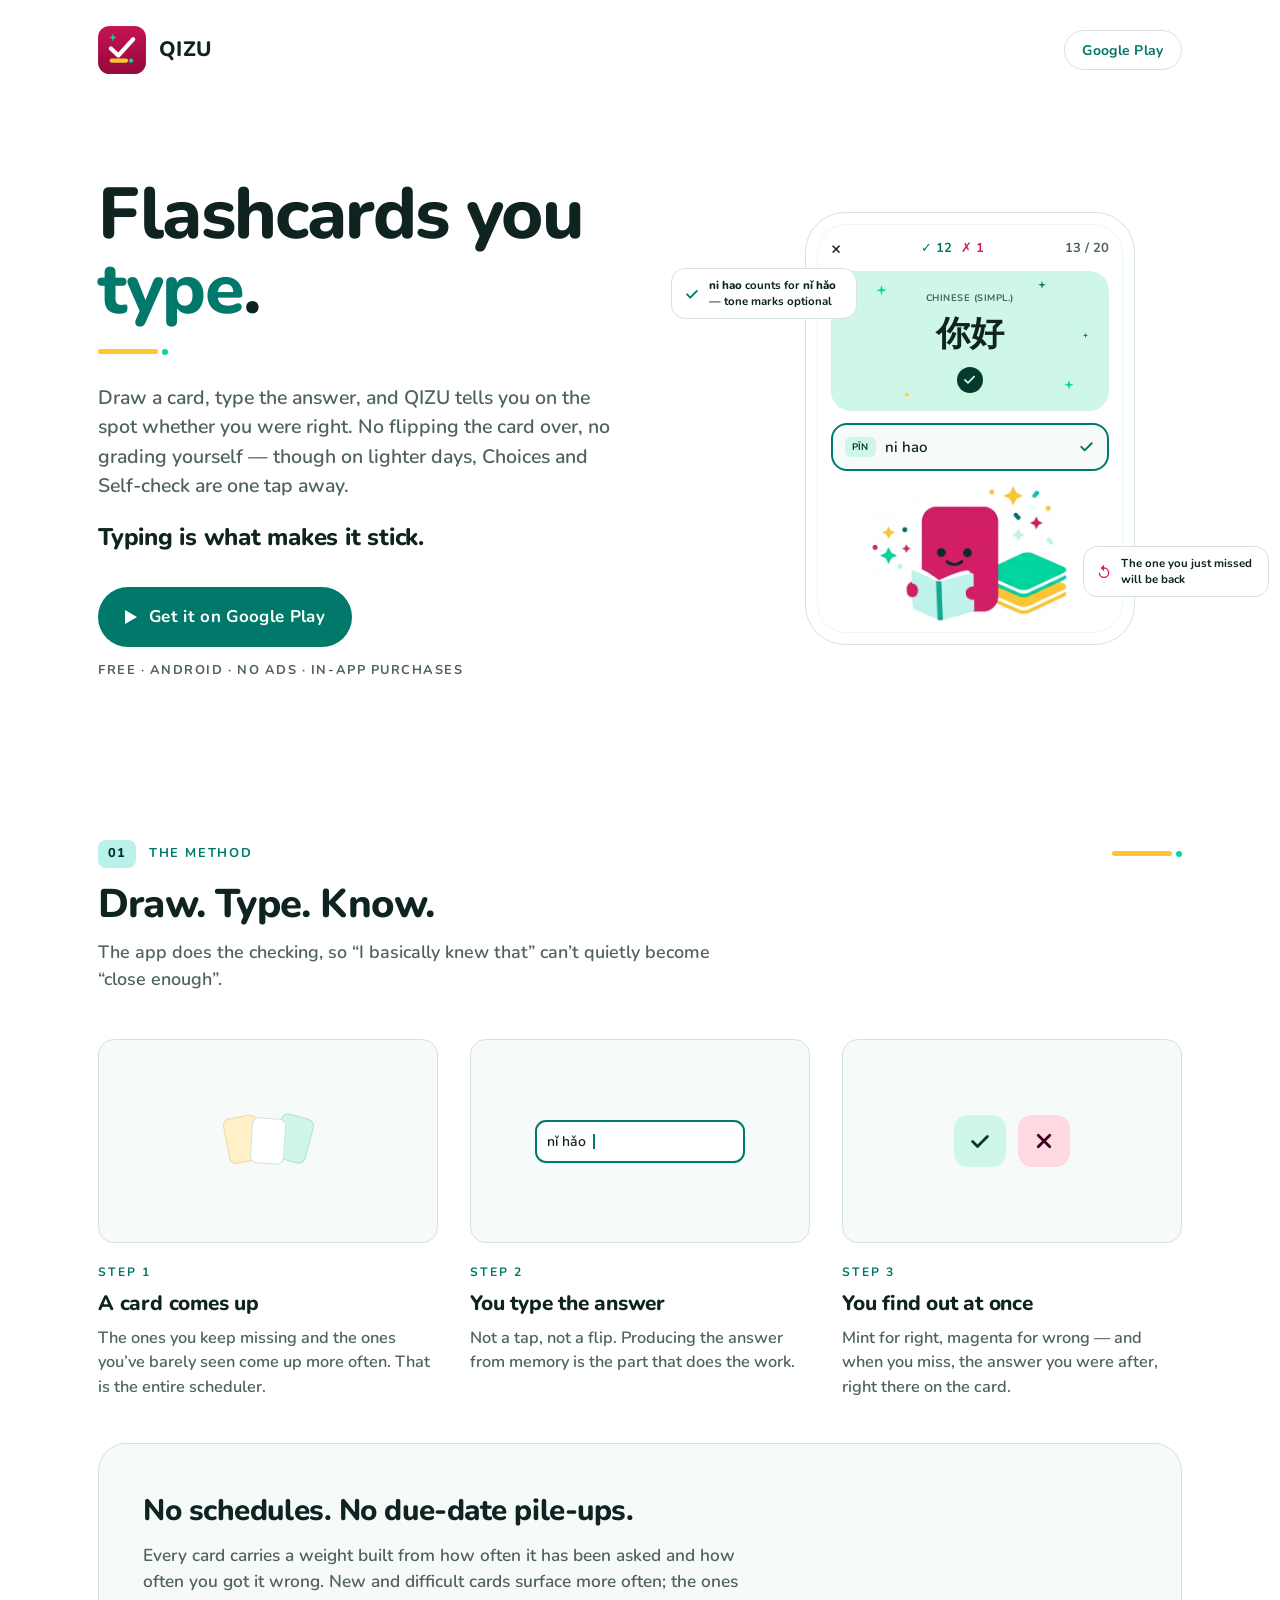
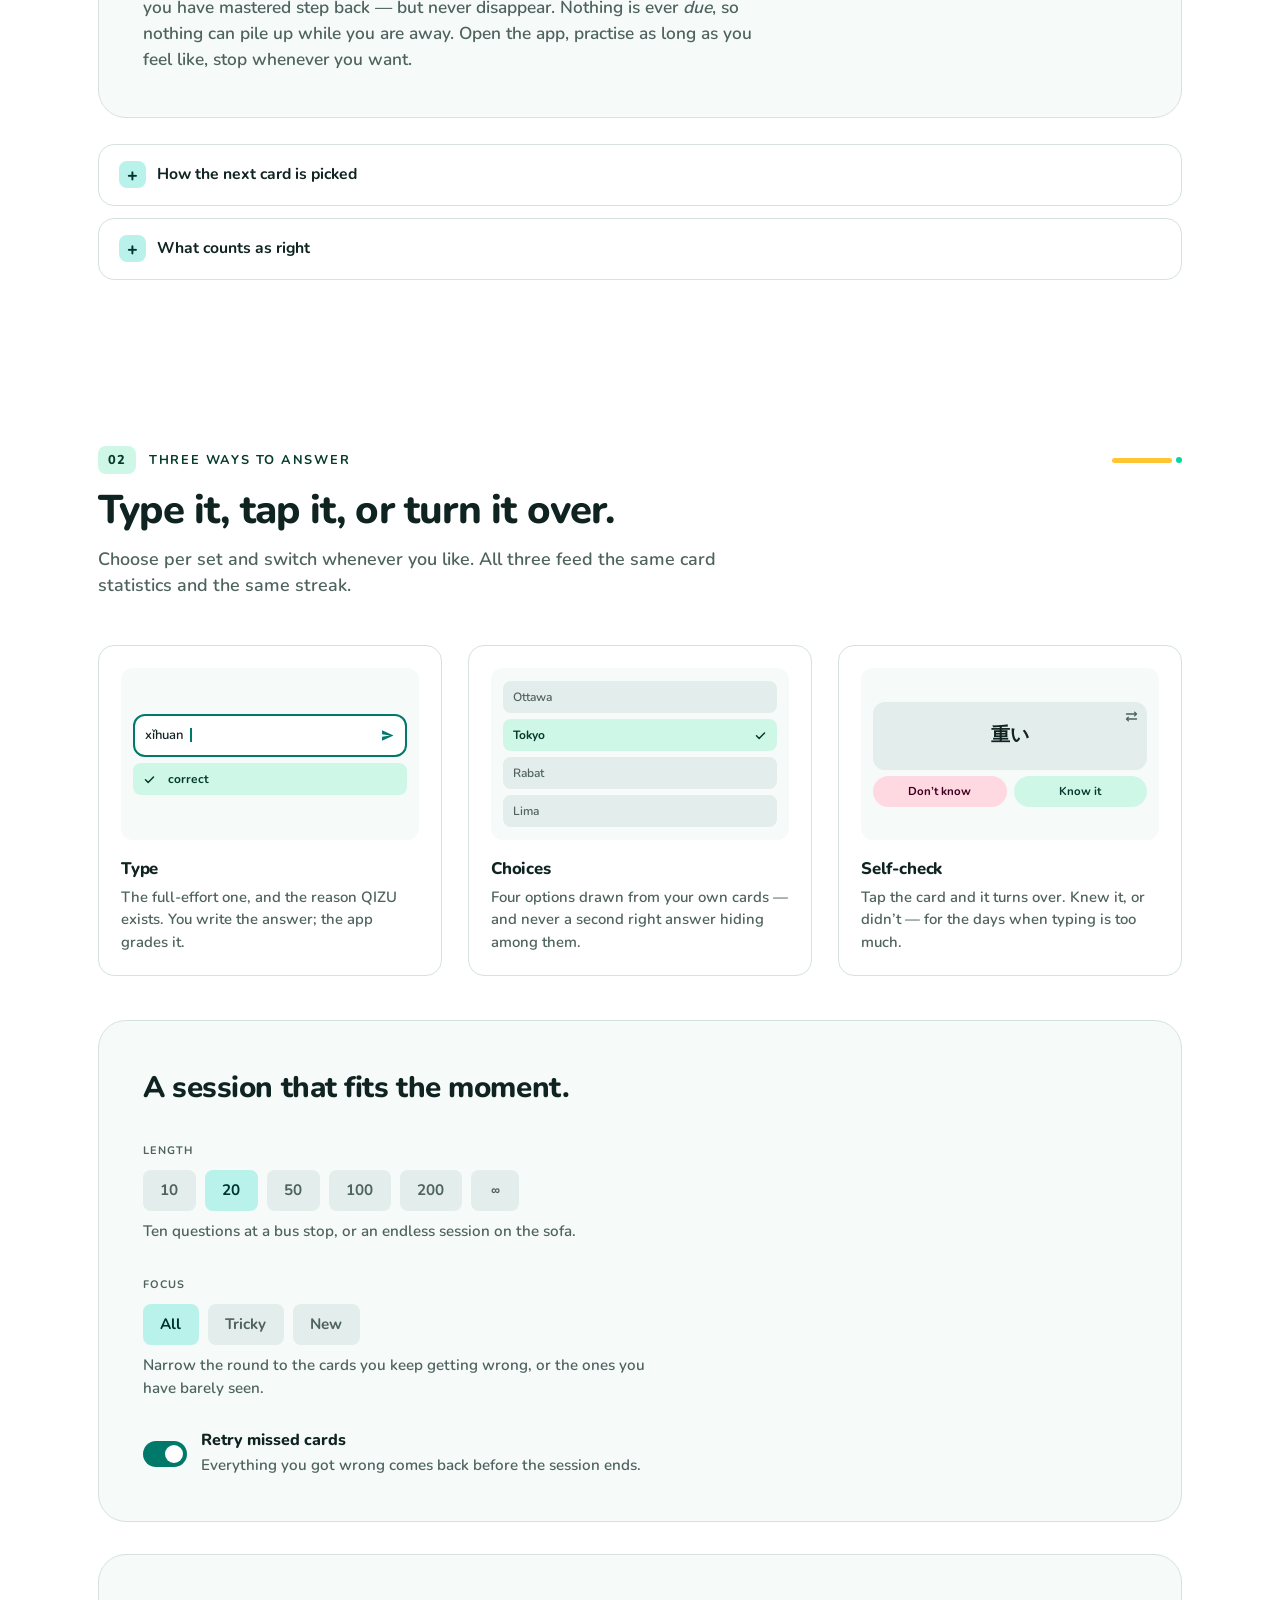
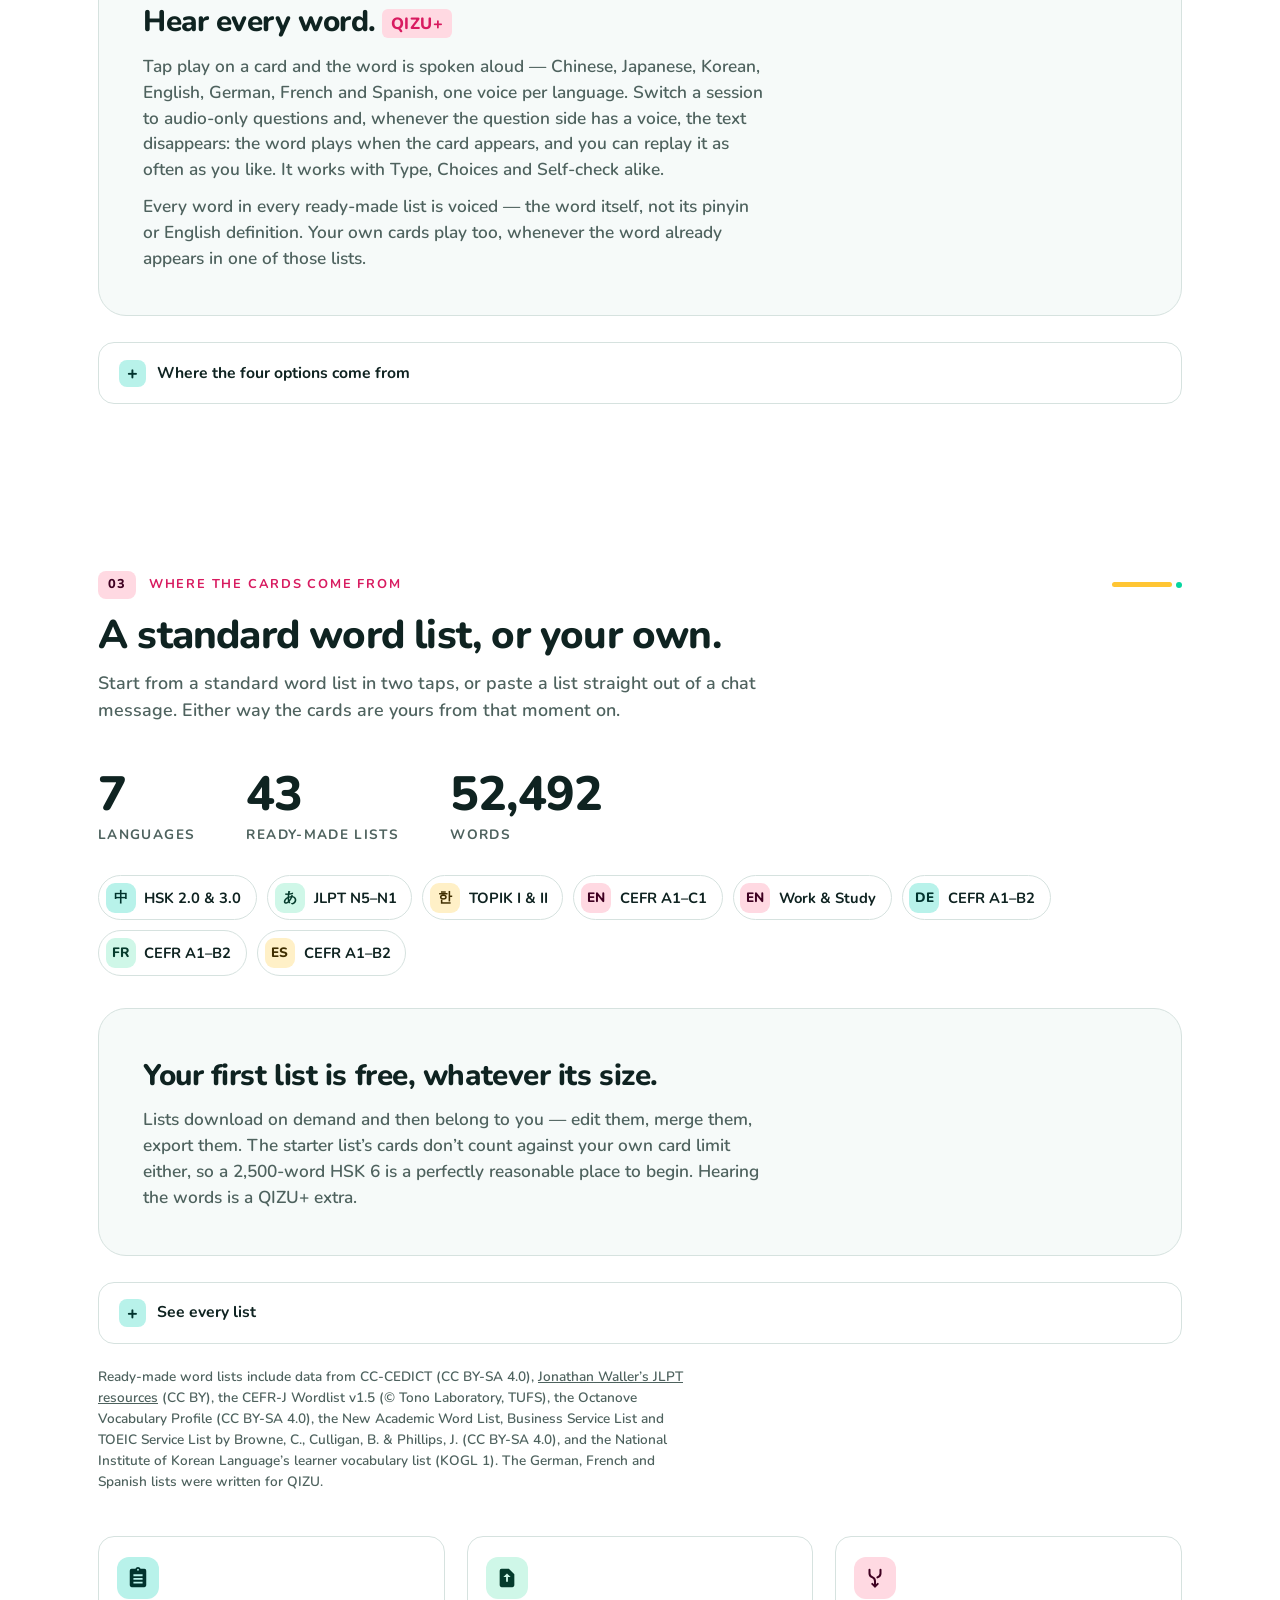
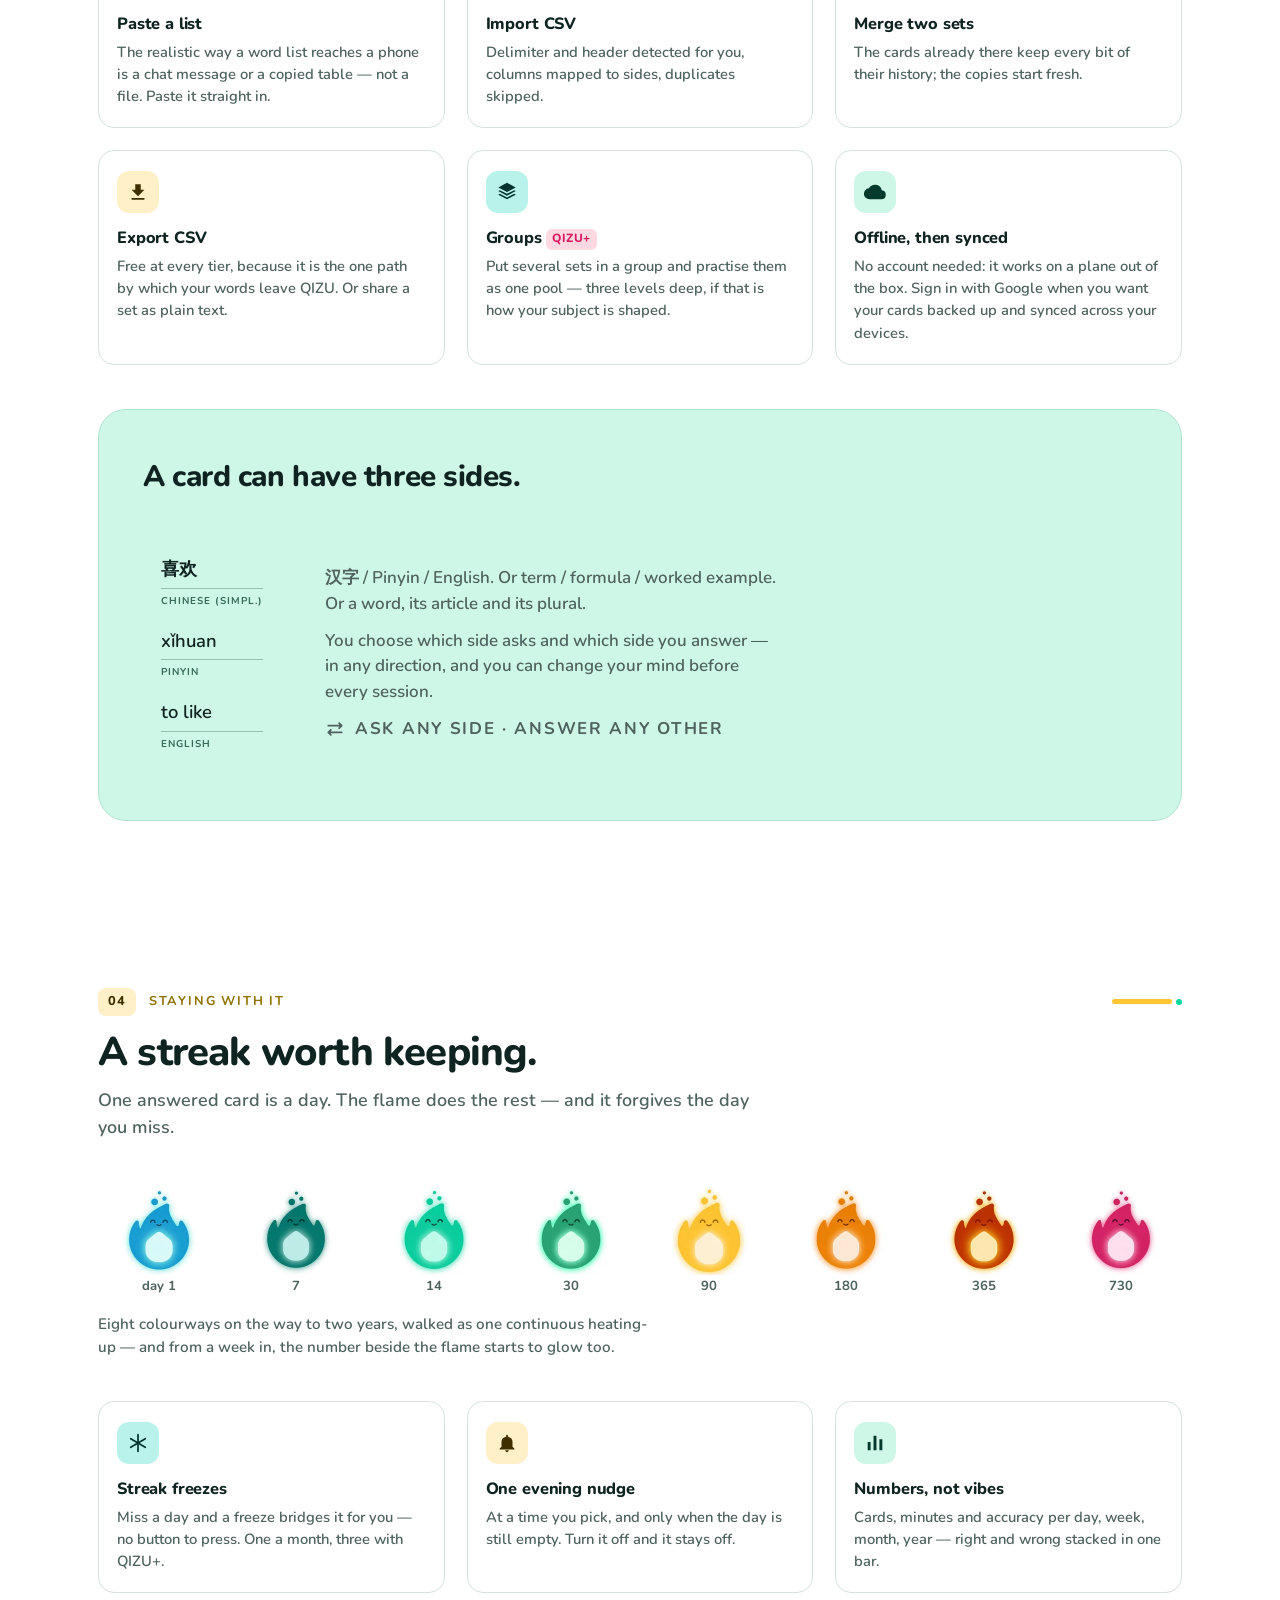
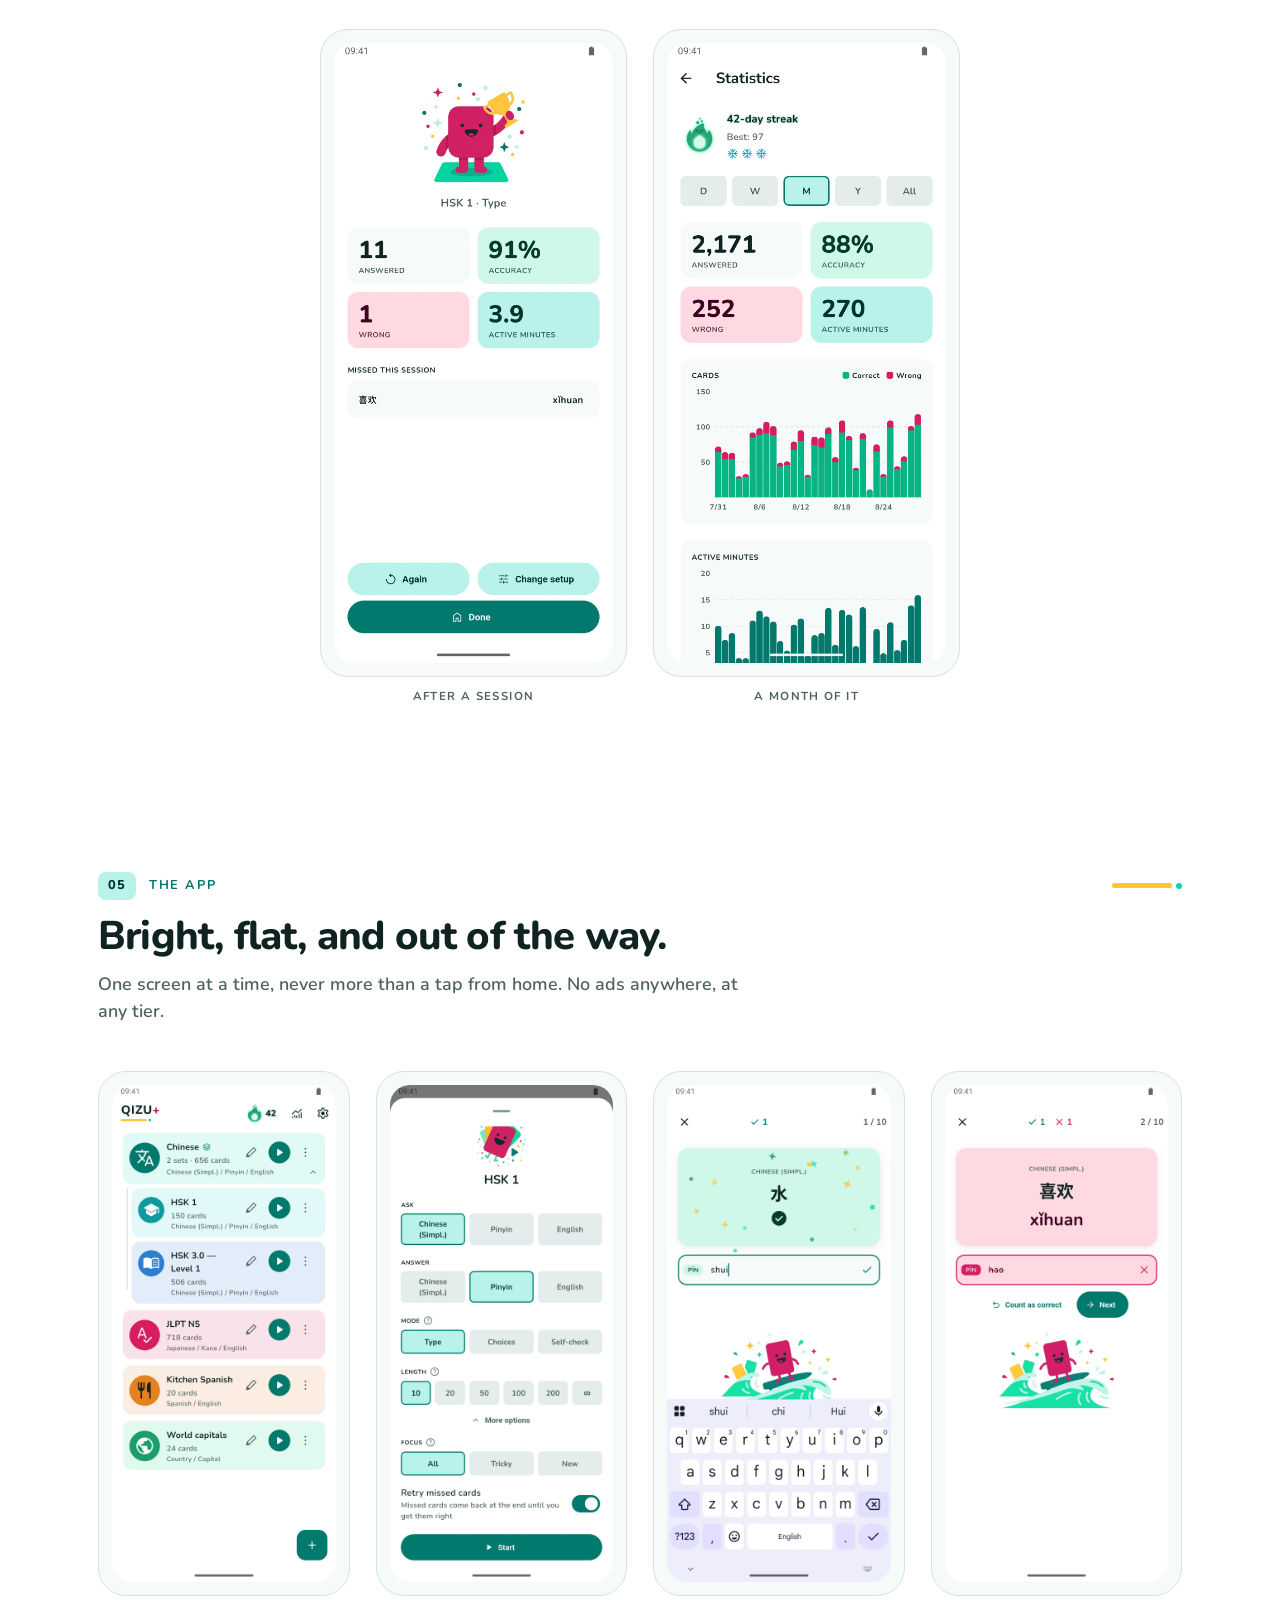
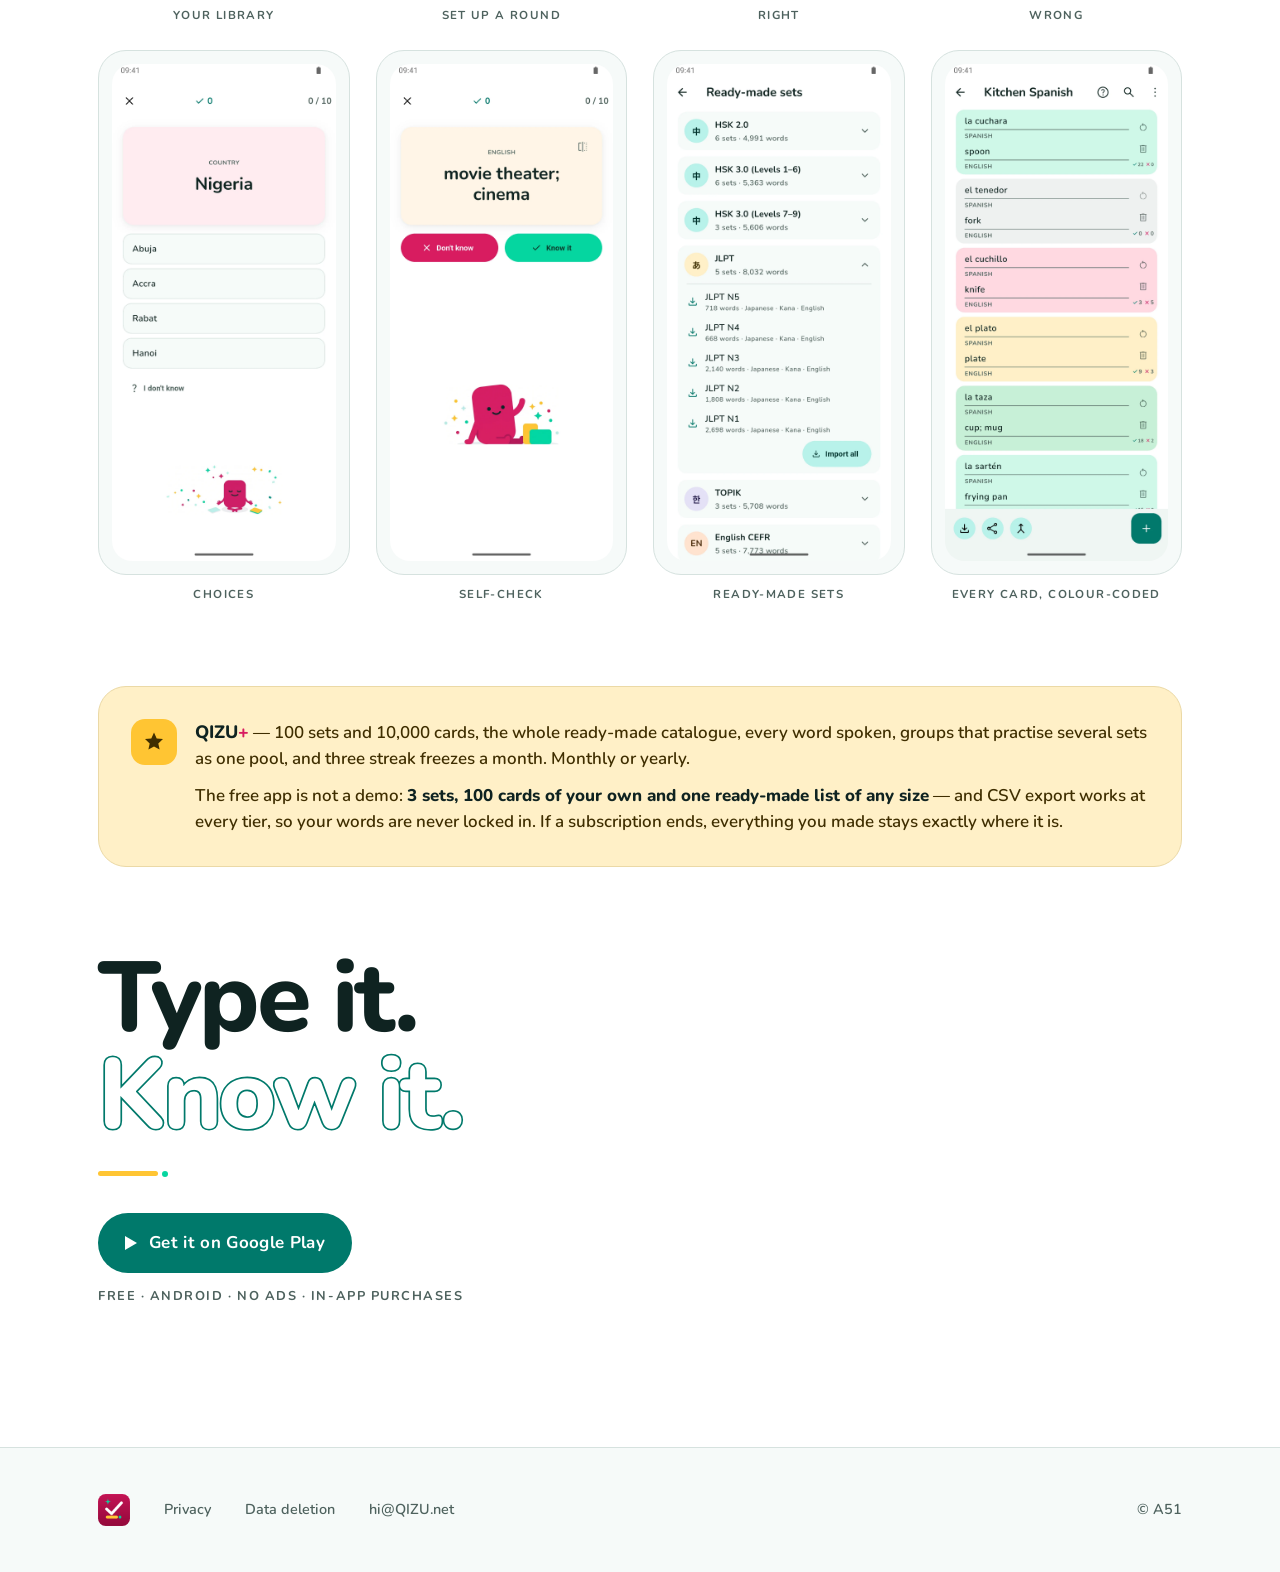
==== commit 2a04afa0: "1.2.1: card audio, 43 word lists, licence attribution on the page Section 02 gains a 'Hear every wor" ====
--- a/index.html
+++ b/index.html
@@ -4,11 +4,11 @@
 <meta charset="utf-8">
 <meta name="viewport" content="width=device-width, initial-scale=1">
 <title>QIZU — flashcards you type</title>
-<meta name="description" content="QIZU is a flashcard app you type into. Draw a card, type the answer, and the app checks it — “close enough” never sneaks past. Multiple choice and self-check cover the lighter days. Weak cards come back on their own. HSK, JLPT, TOPIK and CEFR word lists included. Free on Android.">
+<meta name="description" content="Flashcards you type — QIZU checks the answer, so “close enough” never sneaks past. HSK, JLPT, TOPIK and CEFR lists, every word spoken (QIZU+). Free on Android.">
 <meta name="theme-color" content="#00796B">
 <meta name="color-scheme" content="light">
 <meta property="og:title" content="QIZU — flashcards you type">
-<meta property="og:description" content="Draw a card, type the answer, and QIZU checks it. Weak cards come back on their own — no schedules, no due-date pile-ups.">
+<meta property="og:description" content="Draw a card, type the answer, and QIZU checks it. Weak cards come back on their own — no schedules, no due-date pile-ups. Every ready-made word spoken aloud (QIZU+).">
 <meta property="og:type" content="website">
 <meta property="og:url" content="https://qizu.net/">
 <meta property="og:image" content="https://qizu.net/img/og.png">
@@ -317,6 +317,7 @@
 .tiles h3{font-weight:800;font-size:1.02rem;margin-top:13px;letter-spacing:-.01em}
 .tiles p{color:var(--ink-variant);font-size:.92rem;margin-top:.3em}
 .plusmark{display:inline-block;font-size:.74rem;font-weight:800;letter-spacing:.04em;color:var(--magenta);background:var(--magenta-container);border-radius:6px;padding:.15em .5em;margin-left:.4em;vertical-align:1px}
+.band h3 .plusmark{font-size:.55em;vertical-align:middle}
 
 /* ---------- catalog ---------- */
 .catnums{display:flex;flex-wrap:wrap;gap:clamp(18px,4vw,54px);margin-top:clamp(20px,3vw,30px)}
@@ -342,6 +343,8 @@
 .chead{display:flex;align-items:center;gap:.7em;flex-wrap:wrap}
 .chead b{font-weight:800;font-size:1rem}
 .cmeta{color:var(--ink-variant);font-size:.85rem;font-weight:700}
+.attrib{max-width:76ch;margin-top:clamp(16px,2vw,22px);font-size:.85rem;color:var(--ink-variant);line-height:1.55}
+.attrib a{color:inherit;text-decoration:underline}
 .cset{list-style:none;margin-top:9px}
 .cset li{display:flex;align-items:baseline;gap:.7em;padding:.4em 0 .4em 42px;font-size:.92rem}
 .cname{font-weight:700;flex:none}
@@ -693,6 +696,18 @@
       </div>
     </div>
 
+    <div class="band" style="margin-top:clamp(22px,3vw,32px)">
+      <h3>Hear every word.<span class="plusmark">QIZU+</span></h3>
+      <p>Tap play on a card and the word is spoken aloud — Chinese, Japanese,
+      Korean, English, German, French and Spanish, one voice per language. Switch a
+      session to audio-only questions and, whenever the question side has a voice,
+      the text disappears: the word plays when the card appears, and you can replay
+      it as often as you like. It works with Type, Choices and Self-check alike.</p>
+      <p>Every word in every ready-made list is voiced — the word itself, not its pinyin
+      or English definition. Your own cards play too,
+      whenever the word already appears in one of those lists.</p>
+    </div>
+
     <details>
       <summary>Where the four options come from</summary>
       <div class="dbody">
@@ -713,31 +728,33 @@
     <div class="sechead">
       <div class="kick k-magenta"><span class="knum">03</span><span class="klab" id="k-cards">Where the cards come from</span><span class="mark" aria-hidden="true"><i></i><b></b></span></div>
       <h2>A standard word list, or your own.</h2>
-      <p class="lead">Start from an exam vocabulary in two taps, or paste a list straight out
+      <p class="lead">Start from a standard word list in two taps, or paste a list straight out
         of a chat message. Either way the cards are yours from that moment on.</p>
     </div>
 
     <div class="catnums">
       <div><b>7</b><span>languages</span></div>
-      <div><b>37</b><span>ready-made lists</span></div>
-      <div><b>44,991</b><span>words</span></div>
-    </div>
-
-    <div class="fams" aria-label="Exam families included">
+      <div><b>43</b><span>ready-made lists</span></div>
+      <div><b>52,492</b><span>words</span></div>
+    </div>
+
+    <div class="fams" aria-label="Word-list families included">
       <span class="fam"><span class="cglyph g-zh" aria-hidden="true">中</span>HSK 2.0 &amp; 3.0</span>
       <span class="fam"><span class="cglyph g-ja" aria-hidden="true">あ</span>JLPT N5–N1</span>
       <span class="fam"><span class="cglyph g-ko" aria-hidden="true">한</span>TOPIK I &amp; II</span>
       <span class="fam"><span class="cglyph g-en" aria-hidden="true">EN</span>CEFR A1–C1</span>
-      <span class="fam"><span class="cglyph g-de" aria-hidden="true">DE</span>CEFR A1–B1</span>
-      <span class="fam"><span class="cglyph g-fr" aria-hidden="true">FR</span>CEFR A1–B1</span>
-      <span class="fam"><span class="cglyph g-es" aria-hidden="true">ES</span>CEFR A1–B1</span>
+      <span class="fam"><span class="cglyph g-en" aria-hidden="true">EN</span>Work &amp; Study</span>
+      <span class="fam"><span class="cglyph g-de" aria-hidden="true">DE</span>CEFR A1–B2</span>
+      <span class="fam"><span class="cglyph g-fr" aria-hidden="true">FR</span>CEFR A1–B2</span>
+      <span class="fam"><span class="cglyph g-es" aria-hidden="true">ES</span>CEFR A1–B2</span>
     </div>
 
     <div class="band" style="margin-top:clamp(22px,3vw,32px)">
       <h3>Your first list is free, whatever its size.</h3>
       <p>Lists download on demand and then belong to you — edit them, merge them, export
         them. The starter list’s cards don’t count against your own card limit either, so a
-        2,500-word HSK 6 is a perfectly reasonable place to begin.</p>
+        2,500-word HSK 6 is a perfectly reasonable place to begin. Hearing the words is
+        a QIZU+ extra.</p>
     </div>
 
     <details>
@@ -810,34 +827,53 @@
         </ul>
       </div>
       <div class="cgroup">
+        <div class="chead"><span class="cglyph g-en" aria-hidden="true">EN</span>
+          <b>English for Work &amp; Study</b><span class="cmeta">3 sets &middot; 3,952 words</span></div>
+        <ul class="cset">
+          <li><span class="cname">Academic English</span><span class="cdims">English &middot; Definition</span><span class="cw">959</span></li>
+          <li><span class="cname">Business English</span><span class="cdims">English &middot; Definition</span><span class="cw">1,744</span></li>
+          <li><span class="cname">Workplace English</span><span class="cdims">English &middot; Definition</span><span class="cw">1,249</span></li>
+        </ul>
+      </div>
+      <div class="cgroup">
         <div class="chead"><span class="cglyph g-de" aria-hidden="true">DE</span>
-          <b>German CEFR</b><span class="cmeta">3 sets &middot; 2,500 words</span></div>
+          <b>German CEFR</b><span class="cmeta">4 sets &middot; 3,684 words</span></div>
         <ul class="cset">
           <li><span class="cname">German A1</span><span class="cdims">German &middot; English</span><span class="cw">650</span></li>
           <li><span class="cname">German A2</span><span class="cdims">German &middot; English</span><span class="cw">650</span></li>
           <li><span class="cname">German B1</span><span class="cdims">German &middot; English</span><span class="cw">1,200</span></li>
+          <li><span class="cname">German B2</span><span class="cdims">German &middot; English</span><span class="cw">1,184</span></li>
         </ul>
       </div>
       <div class="cgroup">
         <div class="chead"><span class="cglyph g-fr" aria-hidden="true">FR</span>
-          <b>French CEFR</b><span class="cmeta">3 sets &middot; 2,500 words</span></div>
+          <b>French CEFR</b><span class="cmeta">4 sets &middot; 3,682 words</span></div>
         <ul class="cset">
           <li><span class="cname">French A1</span><span class="cdims">French &middot; English</span><span class="cw">650</span></li>
           <li><span class="cname">French A2</span><span class="cdims">French &middot; English</span><span class="cw">650</span></li>
           <li><span class="cname">French B1</span><span class="cdims">French &middot; English</span><span class="cw">1,200</span></li>
+          <li><span class="cname">French B2</span><span class="cdims">French &middot; English</span><span class="cw">1,182</span></li>
         </ul>
       </div>
       <div class="cgroup">
         <div class="chead"><span class="cglyph g-es" aria-hidden="true">ES</span>
-          <b>Spanish CEFR</b><span class="cmeta">3 sets &middot; 2,518 words</span></div>
+          <b>Spanish CEFR</b><span class="cmeta">4 sets &middot; 3,701 words</span></div>
         <ul class="cset">
           <li><span class="cname">Spanish A1</span><span class="cdims">Spanish &middot; English</span><span class="cw">650</span></li>
           <li><span class="cname">Spanish A2</span><span class="cdims">Spanish &middot; English</span><span class="cw">650</span></li>
           <li><span class="cname">Spanish B1</span><span class="cdims">Spanish &middot; English</span><span class="cw">1,218</span></li>
+          <li><span class="cname">Spanish B2</span><span class="cdims">Spanish &middot; English</span><span class="cw">1,183</span></li>
         </ul>
       </div>
       </div>
     </details>
+    <p class="attrib">Ready-made word lists include data from CC-CEDICT (CC BY-SA 4.0),
+      <a href="https://www.tanos.co.uk/jlpt/">Jonathan Waller’s JLPT resources</a> (CC BY),
+      the CEFR-J Wordlist v1.5 (© Tono Laboratory, TUFS), the Octanove Vocabulary
+      Profile (CC BY-SA 4.0), the New Academic Word List, Business Service List and
+      TOEIC Service List by Browne, C., Culligan, B. &amp; Phillips, J. (CC BY-SA 4.0),
+      and the National Institute of Korean Language’s learner vocabulary list (KOGL 1).
+      The German, French and Spanish lists were written for QIZU.</p>
 
     <ul class="tiles" style="margin-top:clamp(26px,4vw,44px)">
       <li>
@@ -993,8 +1029,8 @@
       <span class="pchip" aria-hidden="true"><svg class="ic"><use href="#i-star"/></svg></span>
       <div>
         <p><b class="pname">QIZU<em>+</em></b> — 100 sets and 10,000 cards, the whole
-          ready-made catalogue, groups that practise several sets as one pool, and three
-          streak freezes a month. Monthly or yearly.</p>
+          ready-made catalogue, every word spoken, groups that practise several sets as
+          one pool, and three streak freezes a month. Monthly or yearly.</p>
         <p>The free app is not a demo: <b>3 sets, 100 cards of your own and one ready-made
           list of any size</b> — and CSV export works at every tier, so your words are never
           locked in. If a subscription ends, everything you made stays exactly where it is.</p>
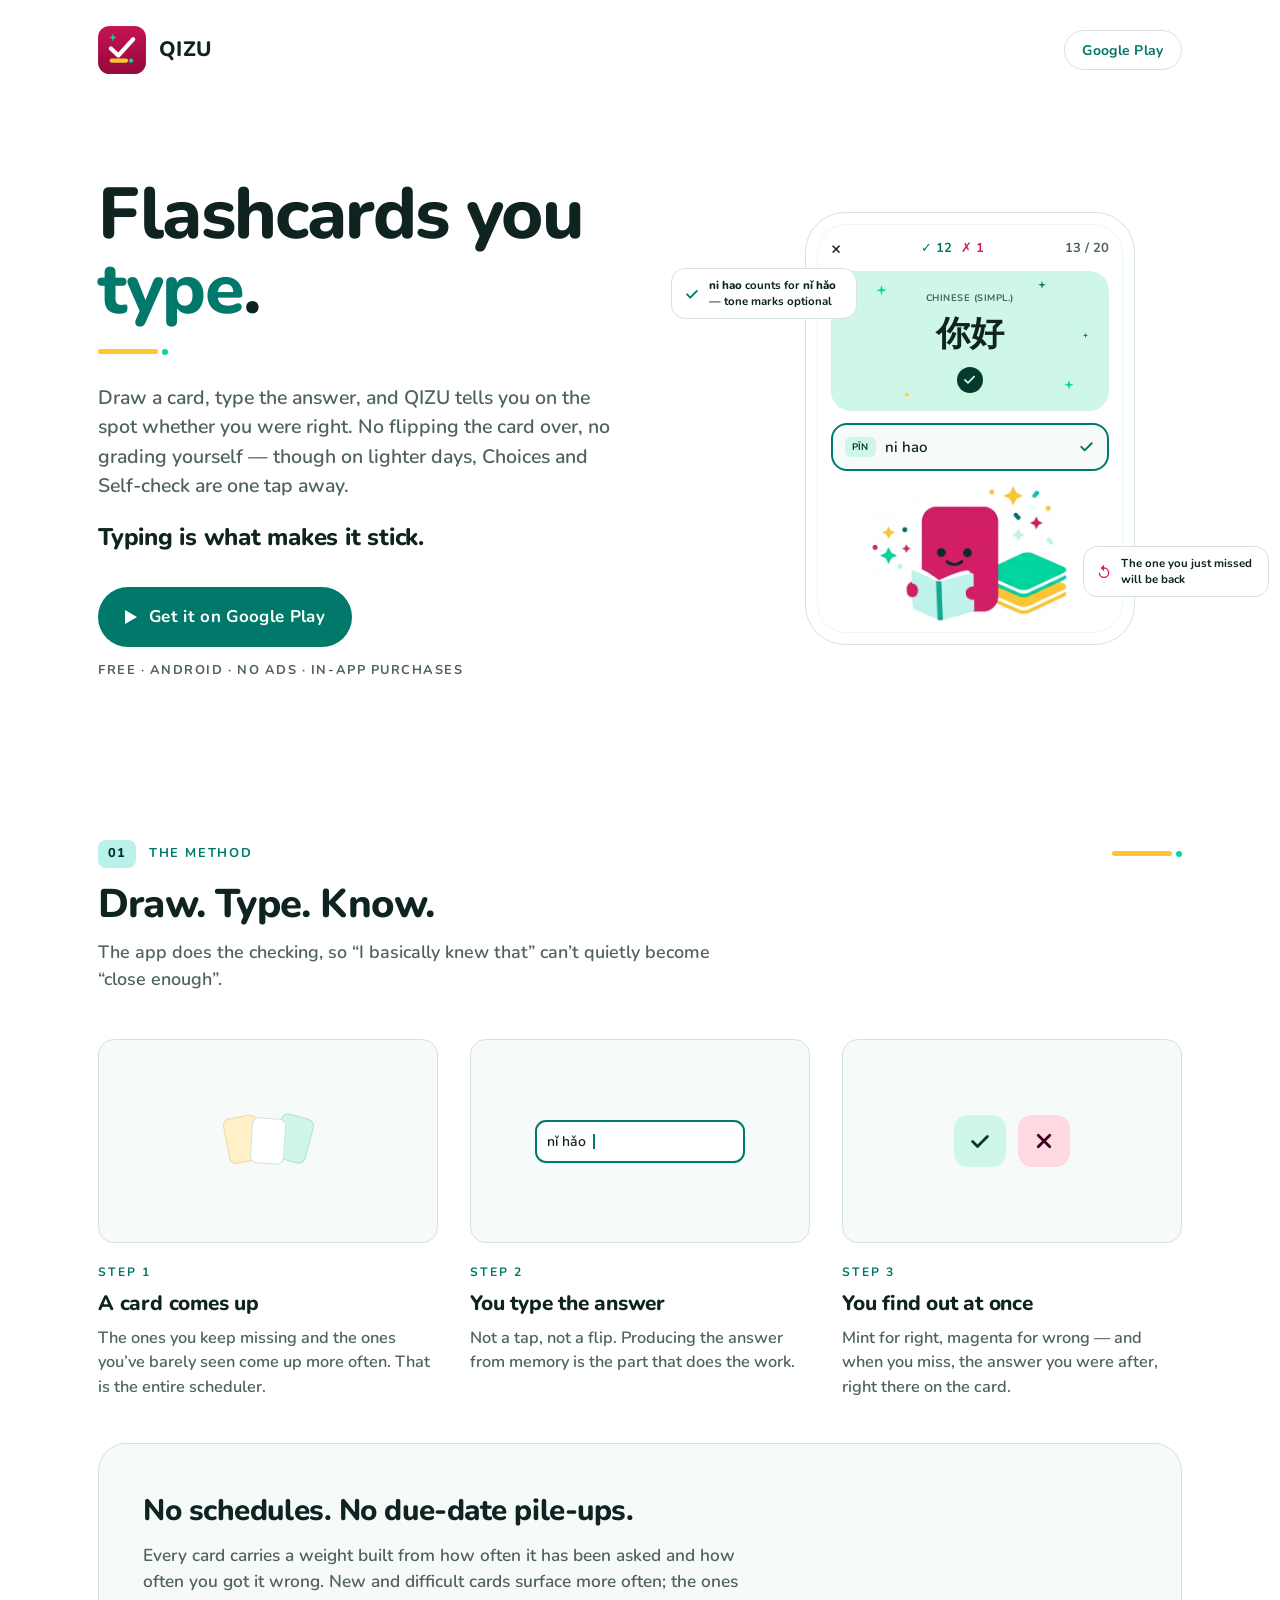
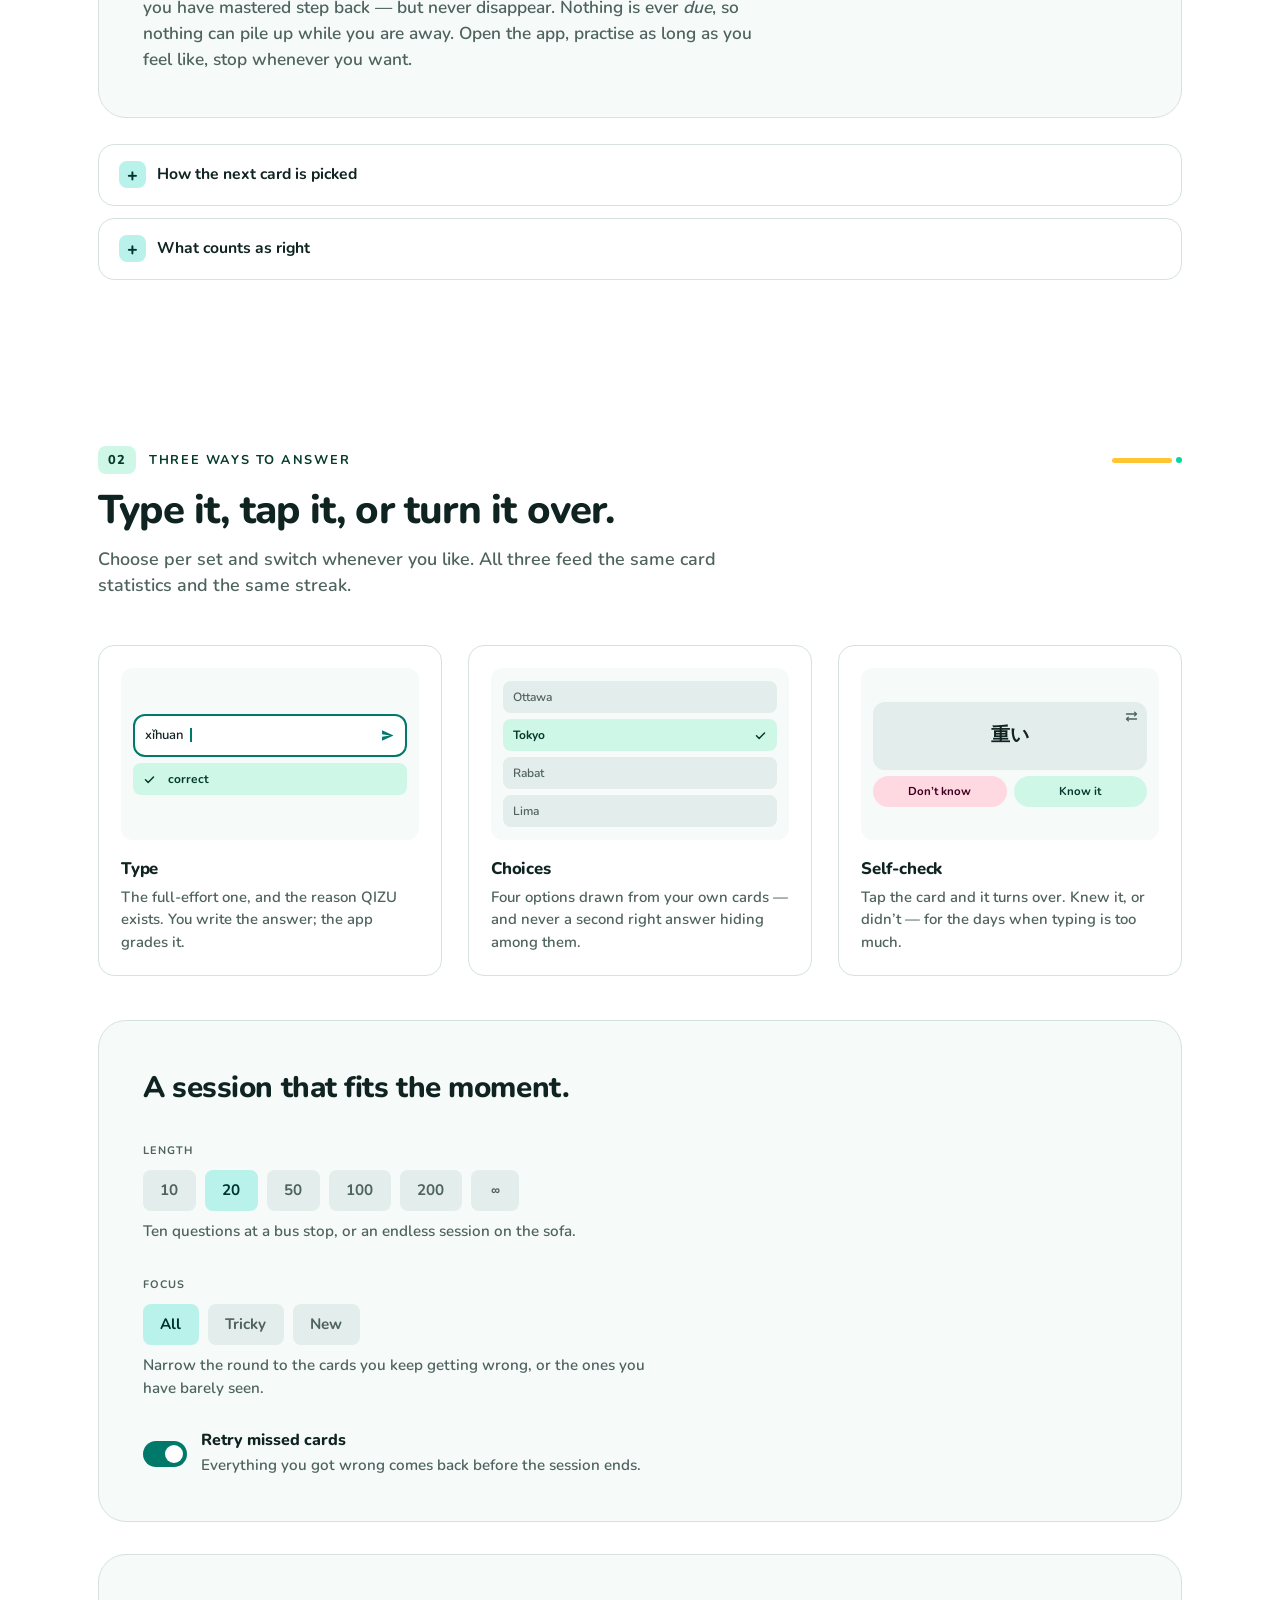
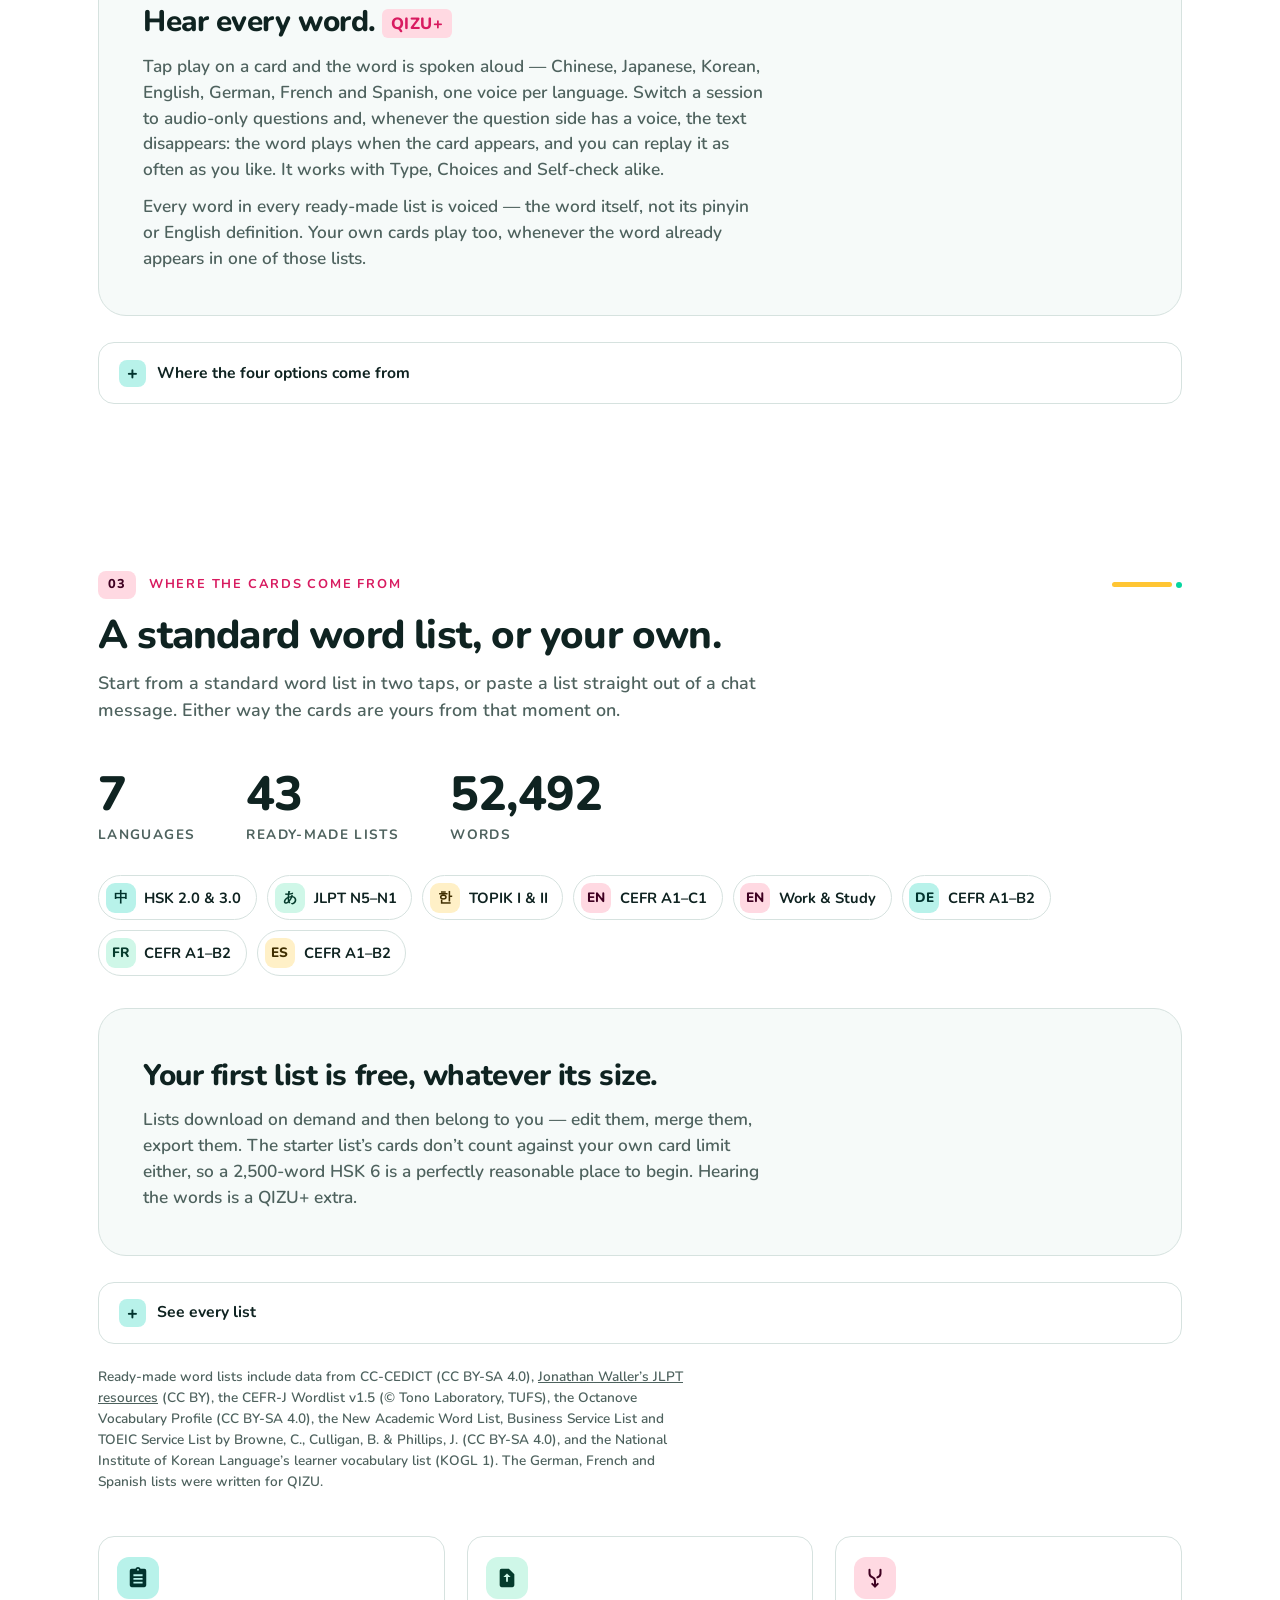
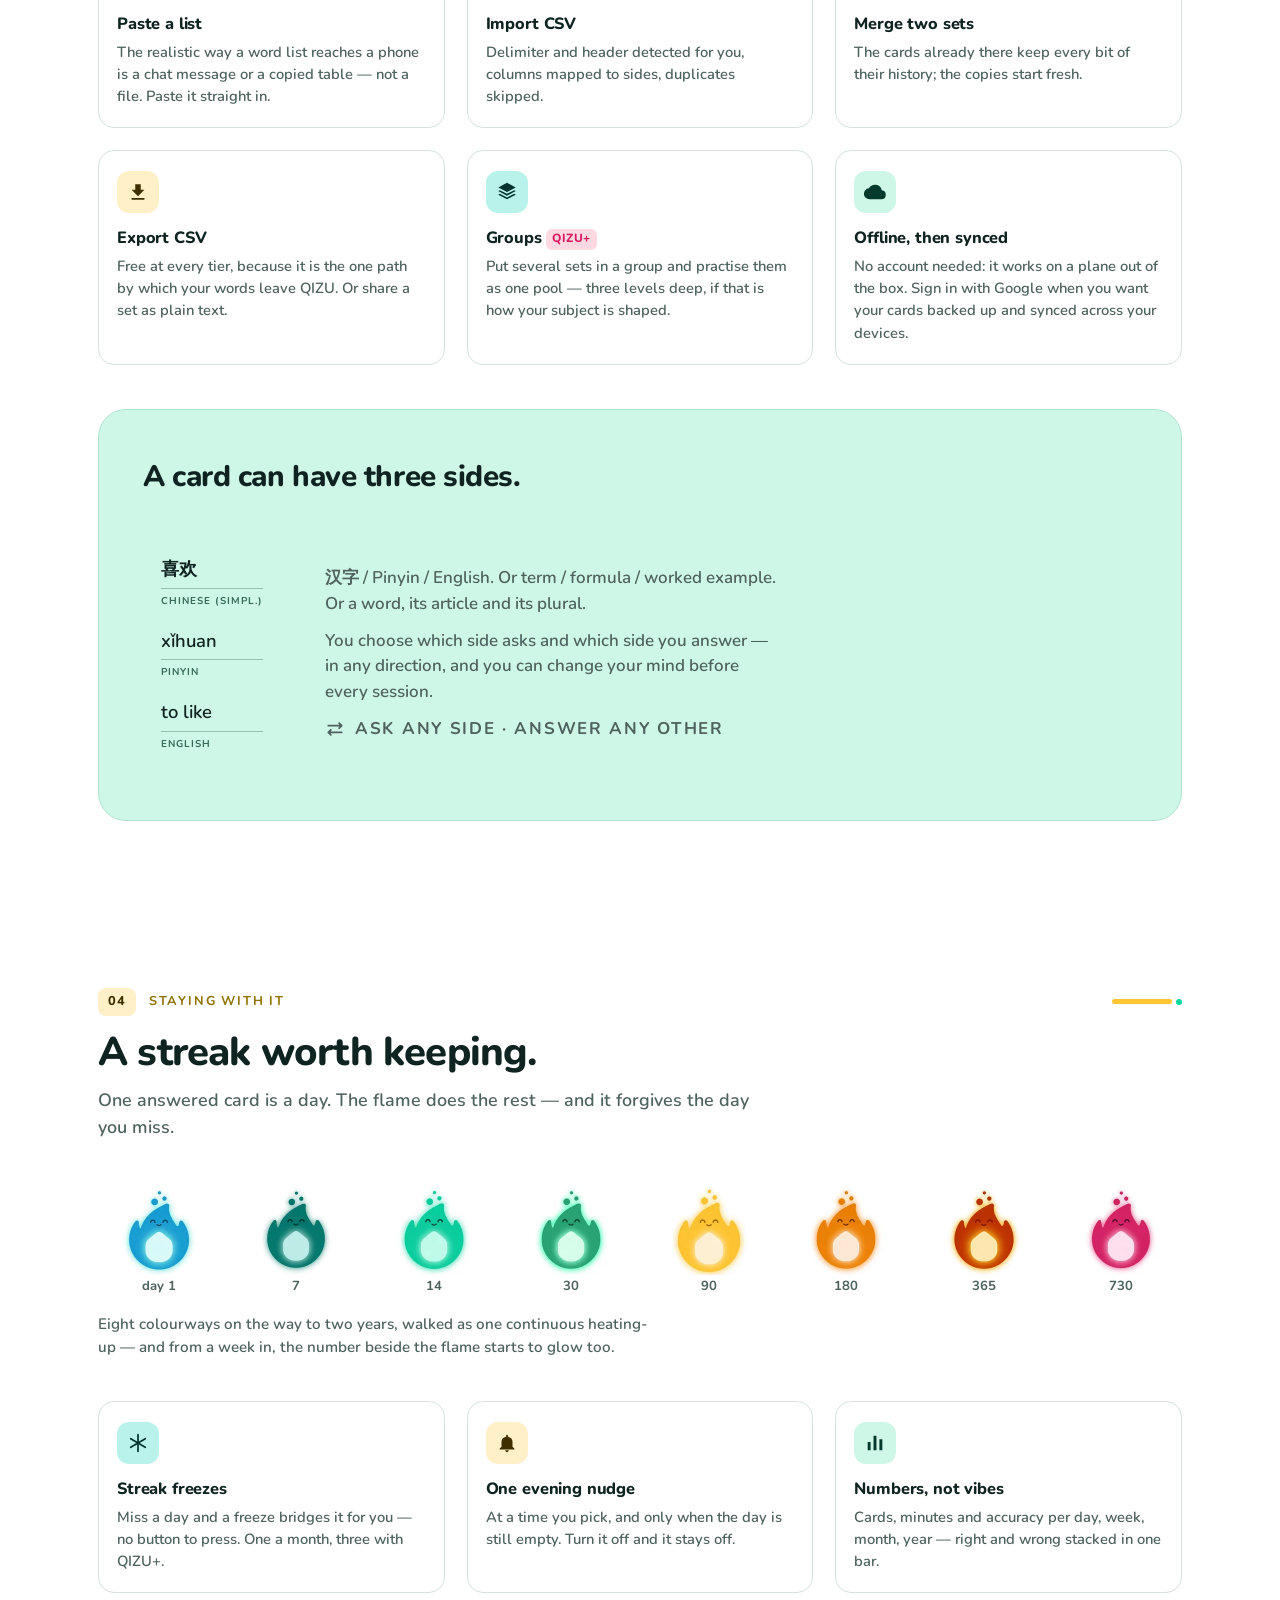
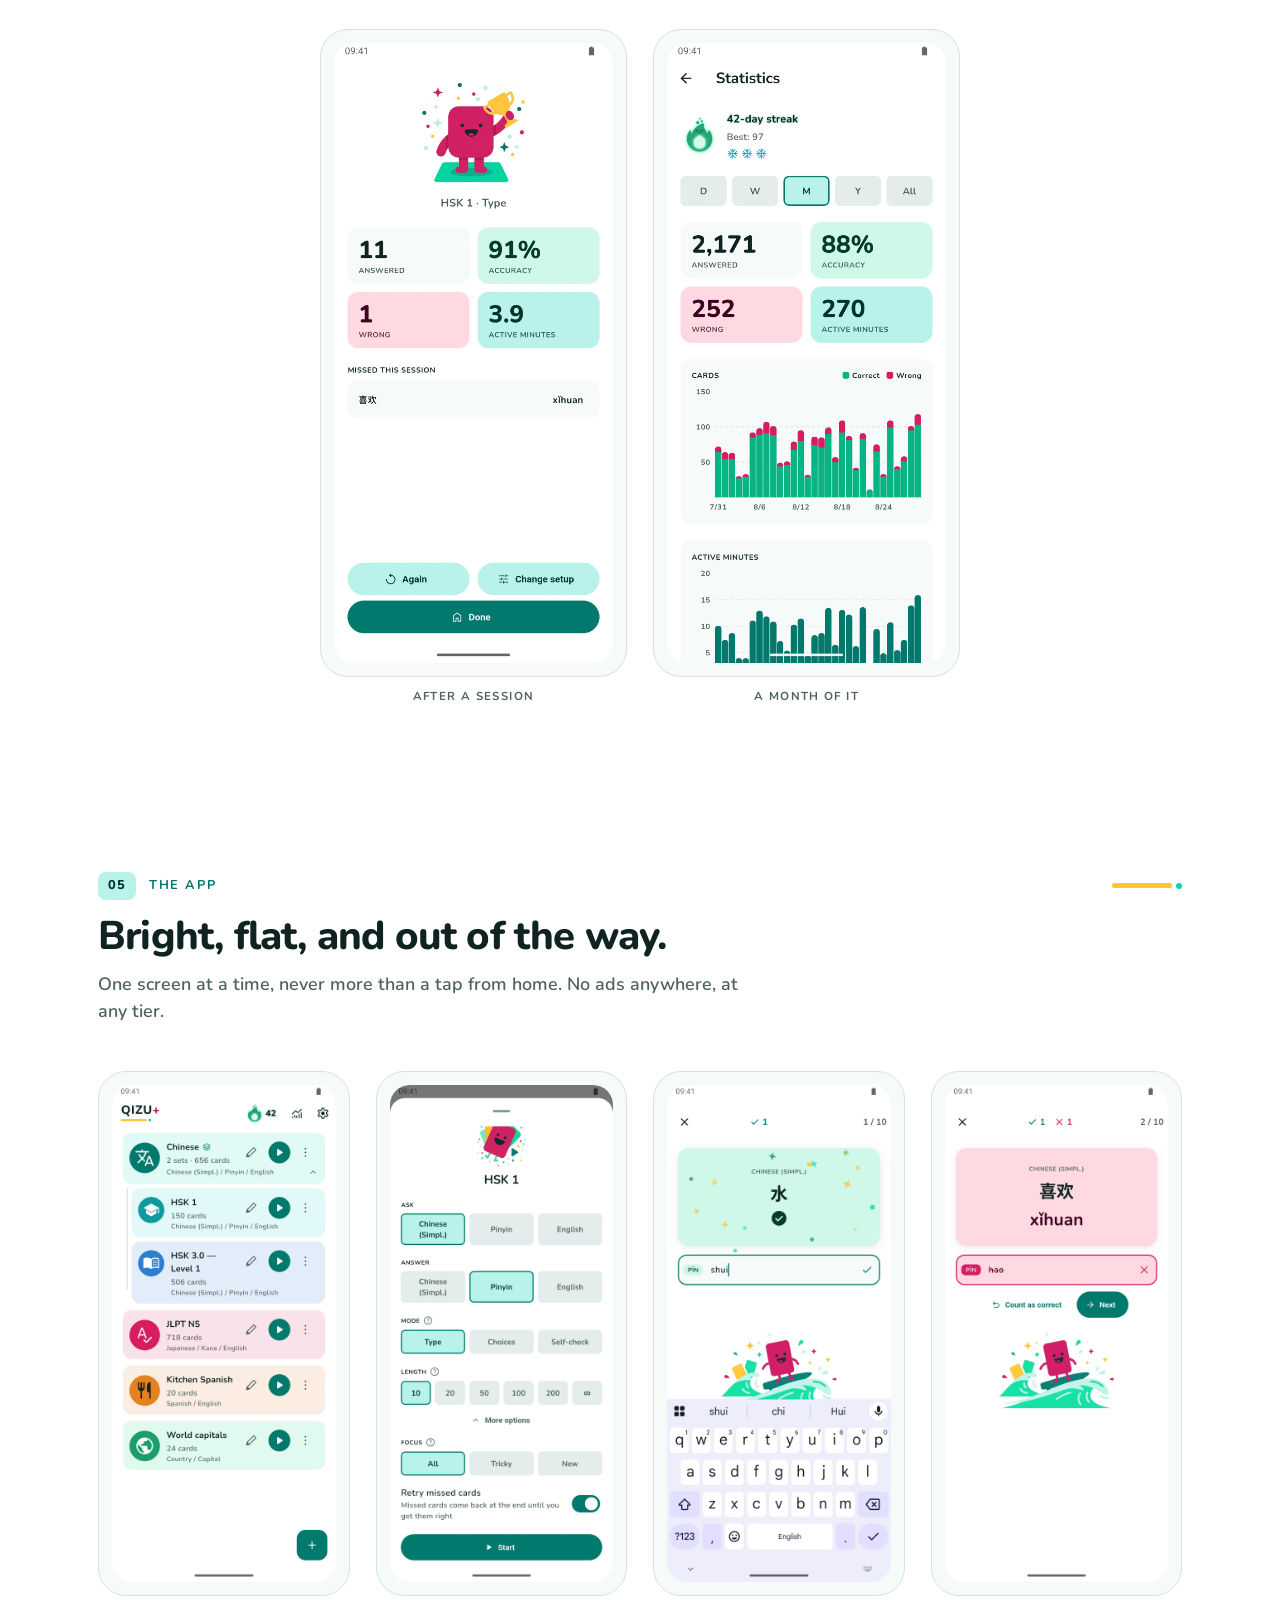
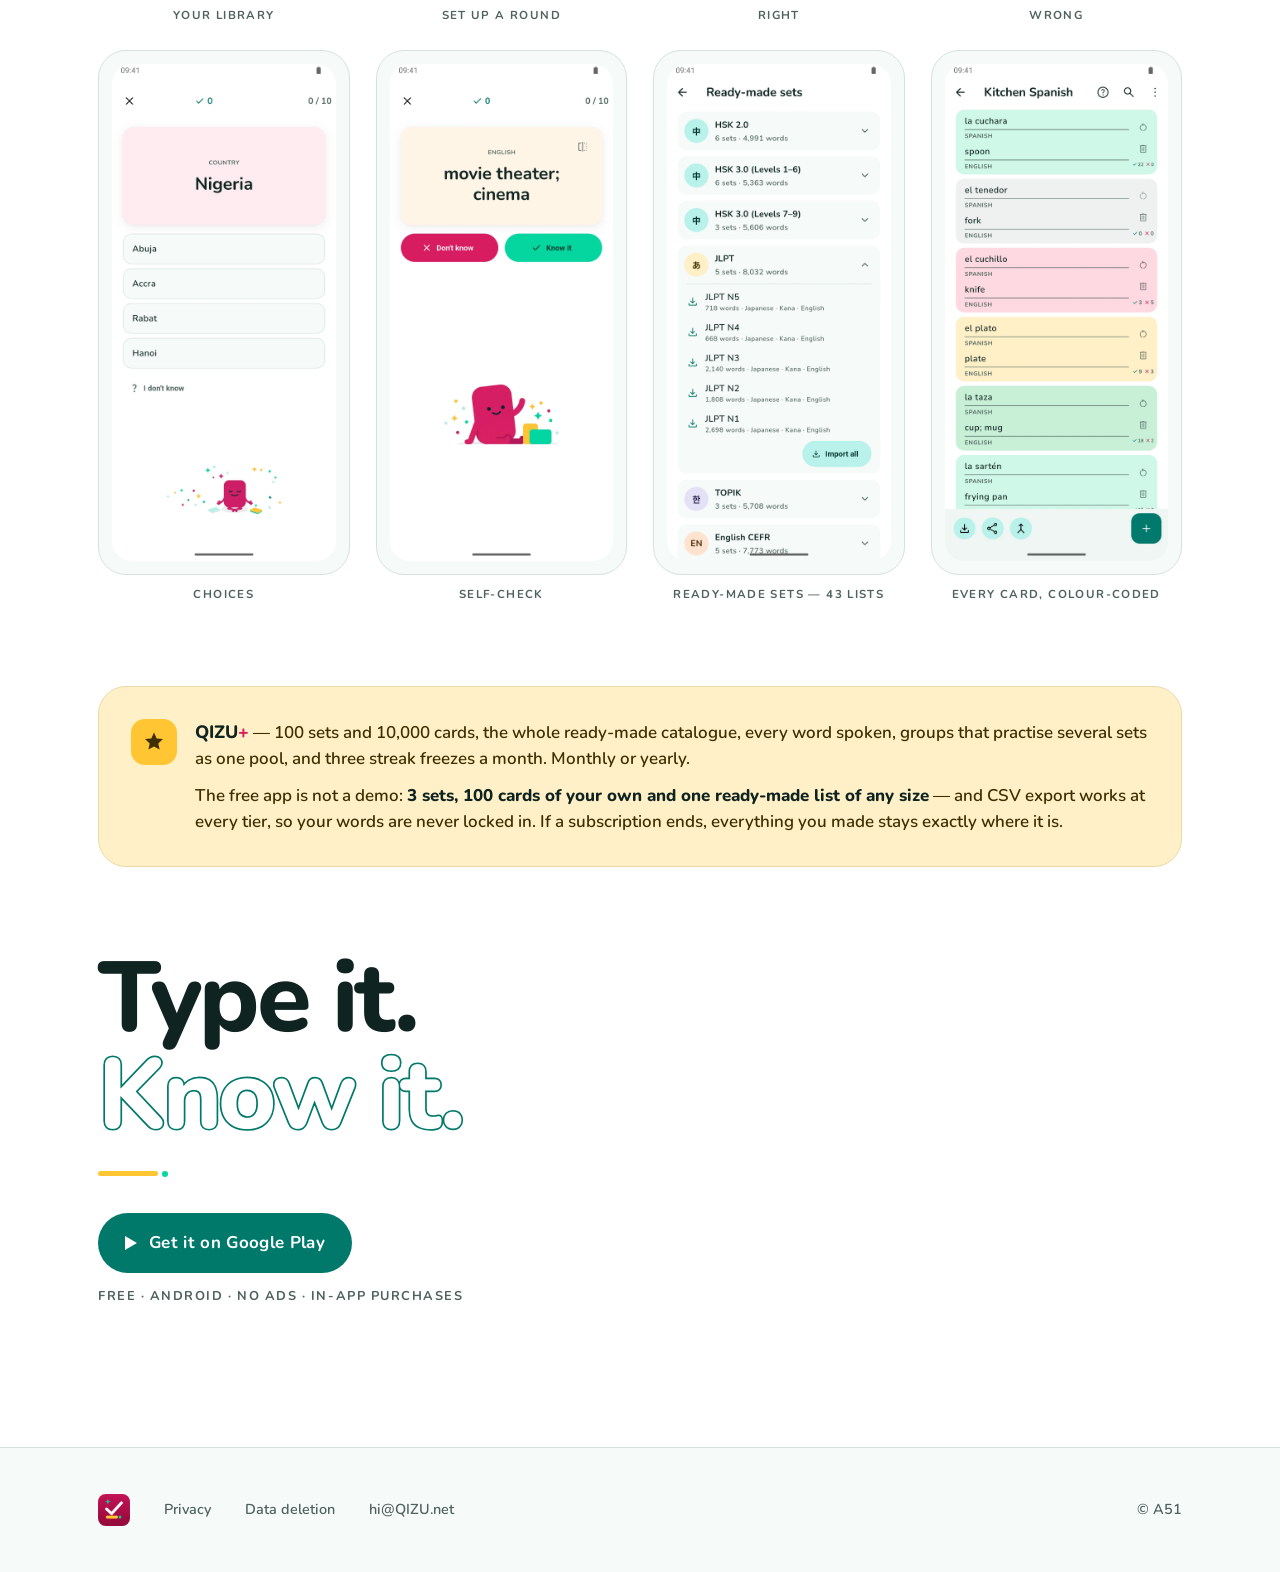
==== commit d9a6653e: "Screenshot captions: catalogue caption counts 43 lists; alt and img/README note the frames predate 1" ====
--- a/index.html
+++ b/index.html
@@ -1014,8 +1014,8 @@
         <figcaption>Self-check</figcaption>
       </figure>
       <figure class="shot">
-        <div class="frame"><img src="img/shot-catalog.webp" alt="The ready-made sets browser with HSK, JLPT, TOPIK and CEFR groups for English, German, French and Spanish; the JLPT group is open showing N5 to N1 with their word counts." width="540" height="1200" loading="lazy"></div>
-        <figcaption>Ready-made sets</figcaption>
+        <div class="frame"><img src="img/shot-catalog.webp" alt="The ready-made sets browser with HSK, JLPT, TOPIK and CEFR groups for English, German, French and Spanish; the JLPT group is open showing N5 to N1 with their word counts. Captured on an earlier version — the catalogue has since gained English for Work &amp; Study and B2 lists." width="540" height="1200" loading="lazy"></div>
+        <figcaption>Ready-made sets — 43 lists</figcaption>
       </figure>
       <figure class="shot">
         <div class="frame"><img src="img/shot-edit.webp" alt="The card editor for a Spanish set: each card is a box tinted by how well it is known, from grey for unseen through magenta and yellow to mint, with per-card right and wrong tallies." width="540" height="1200" loading="lazy"></div>
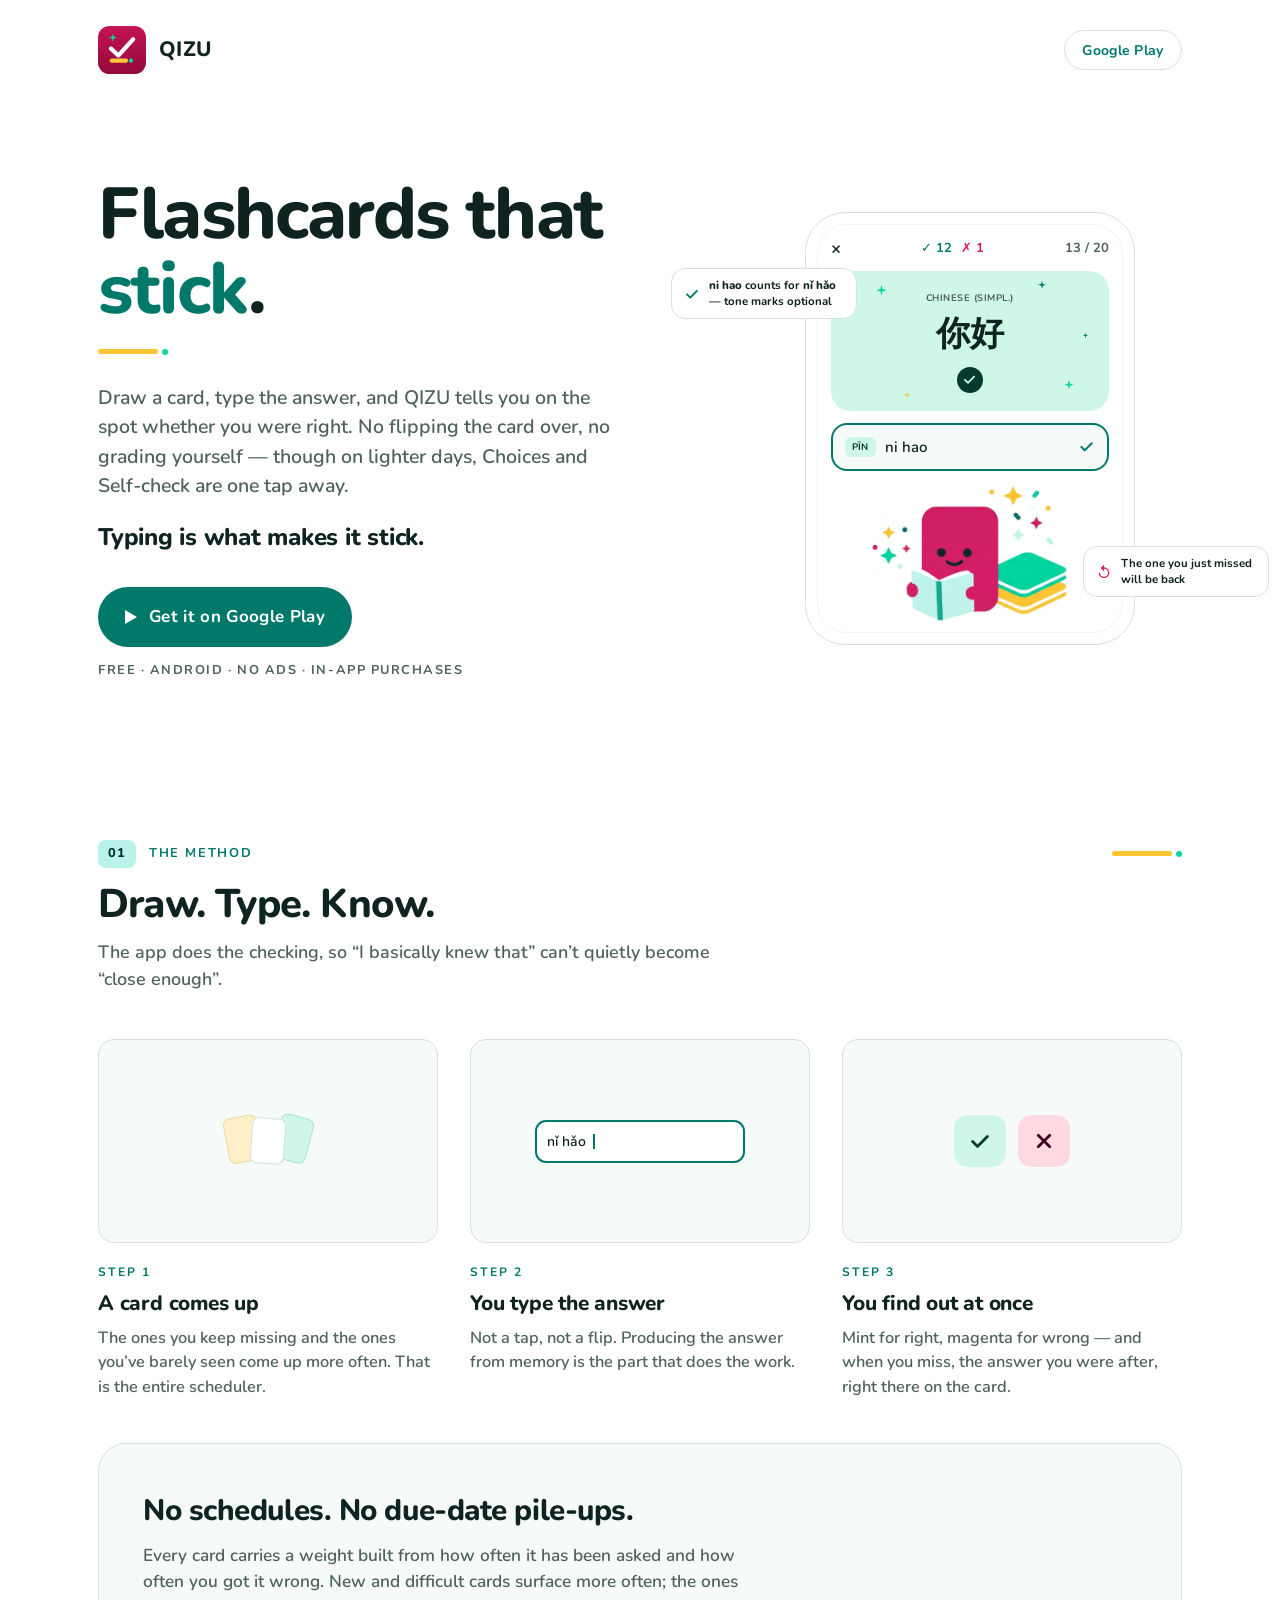
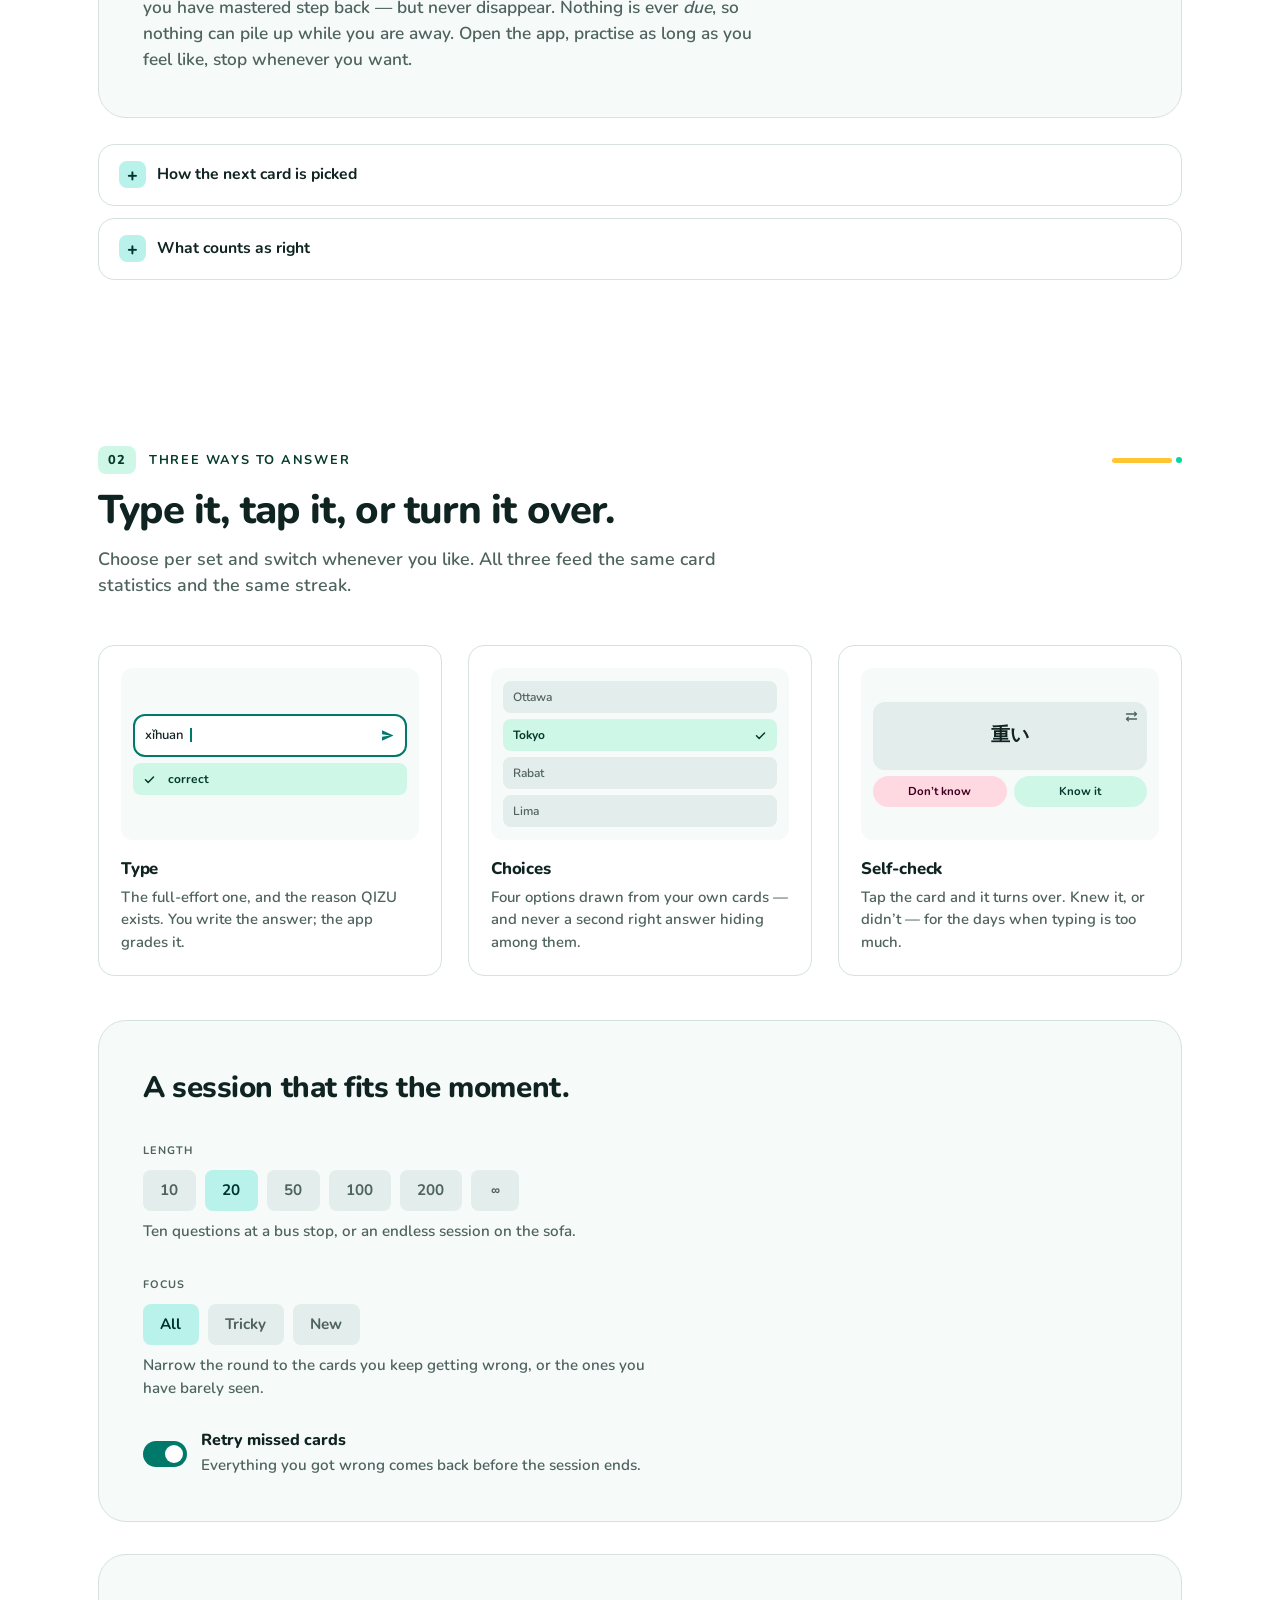
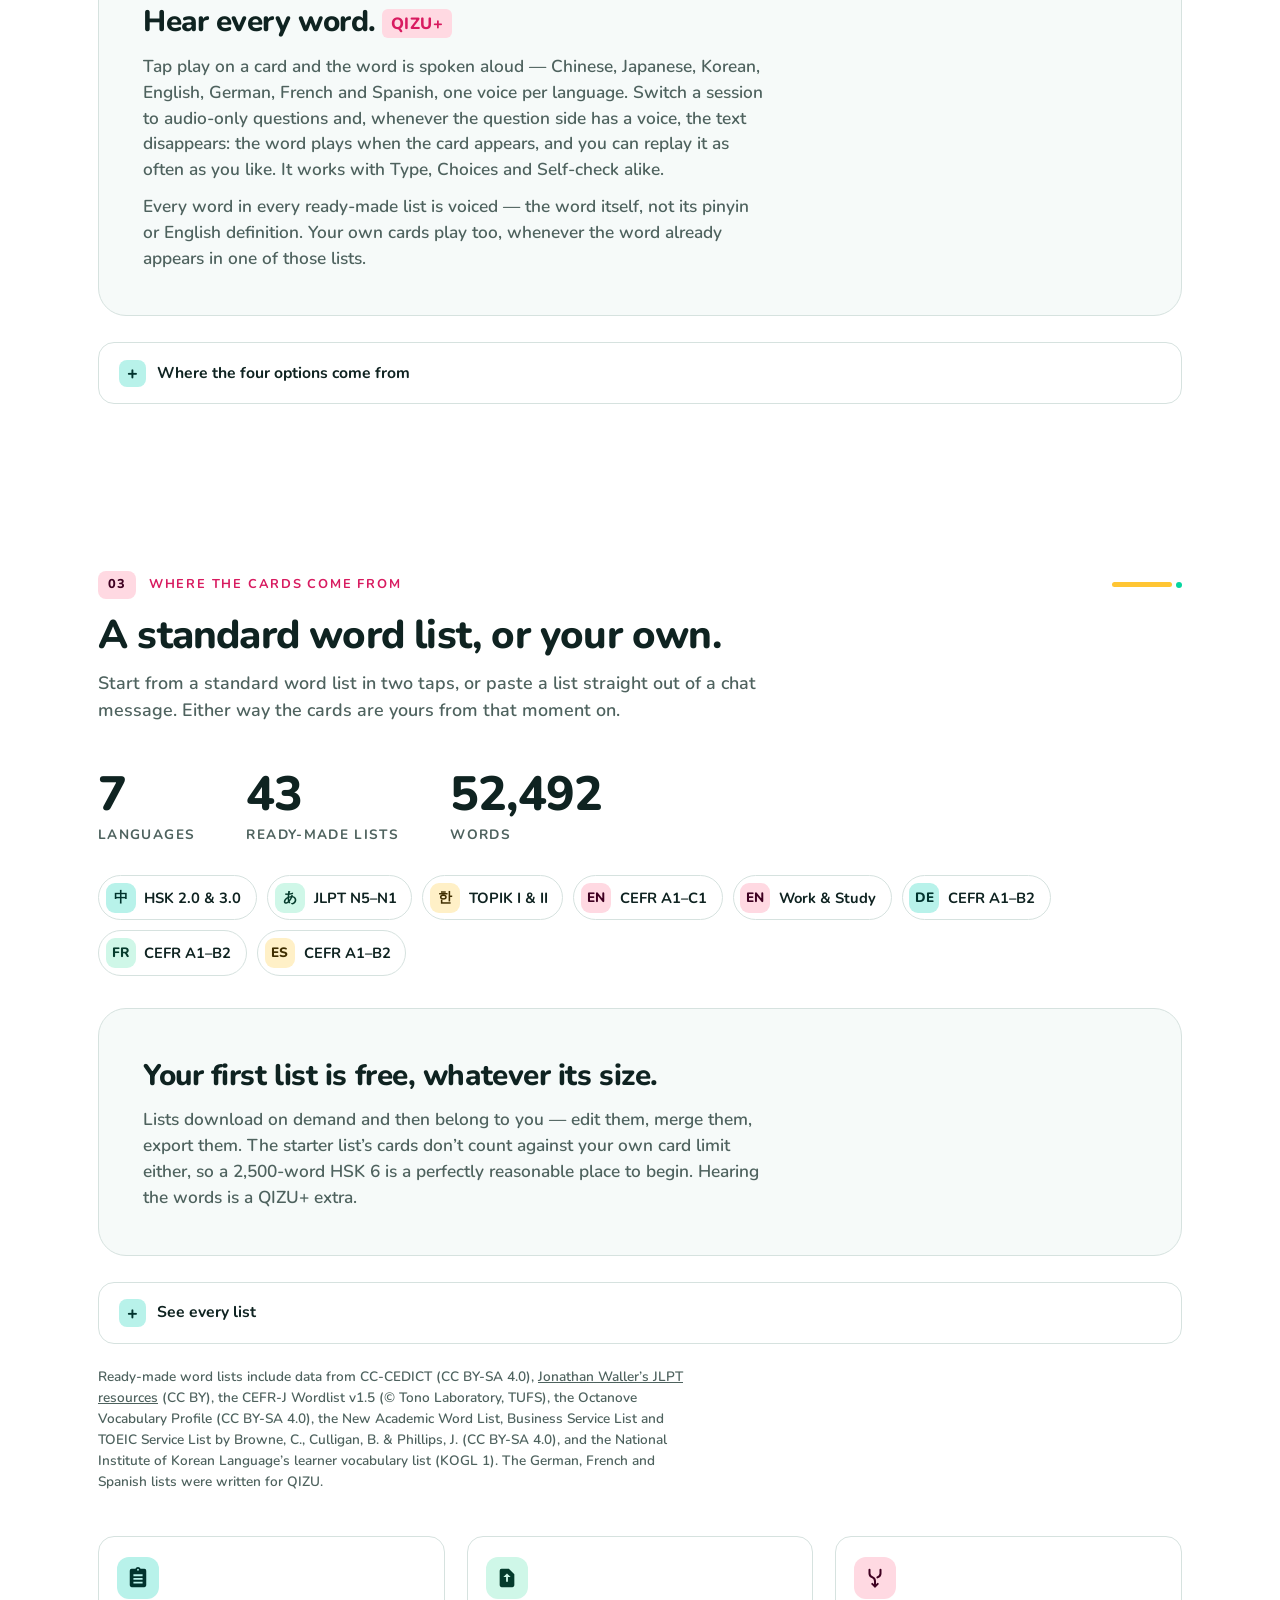
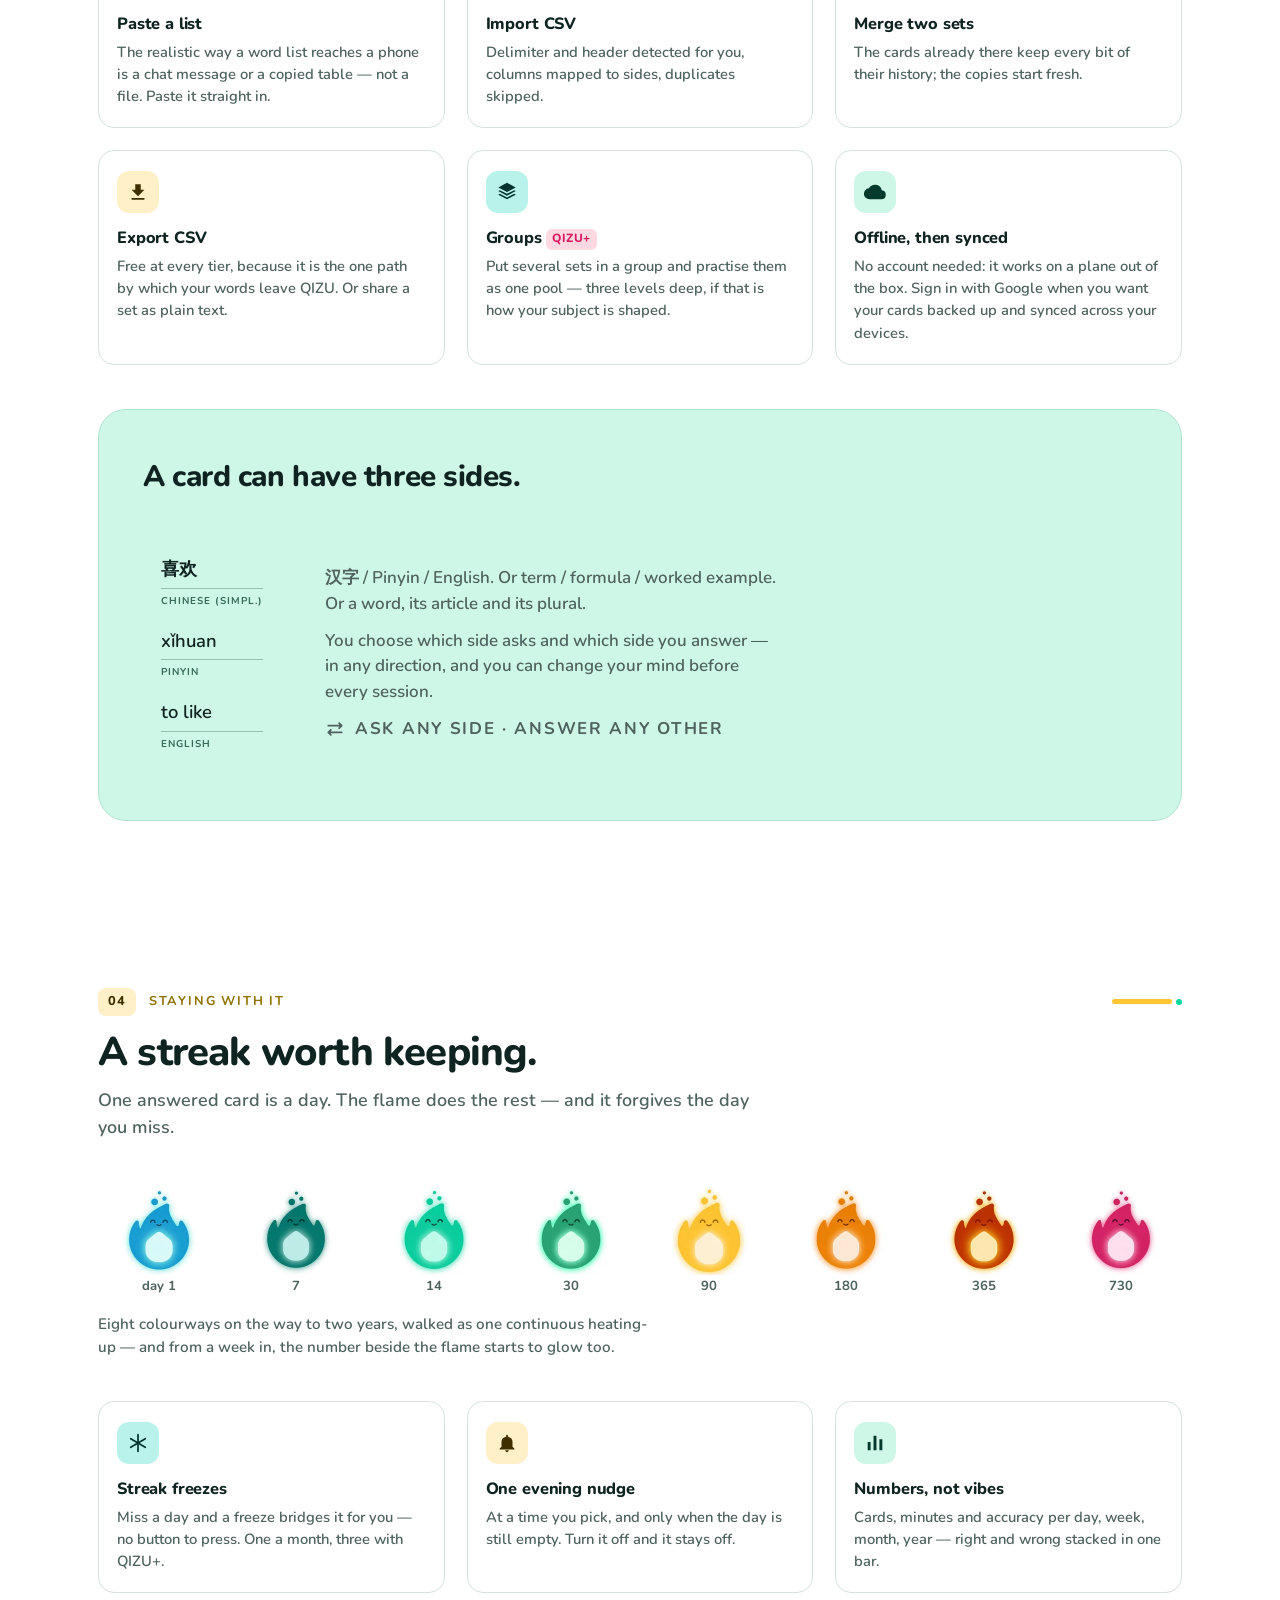
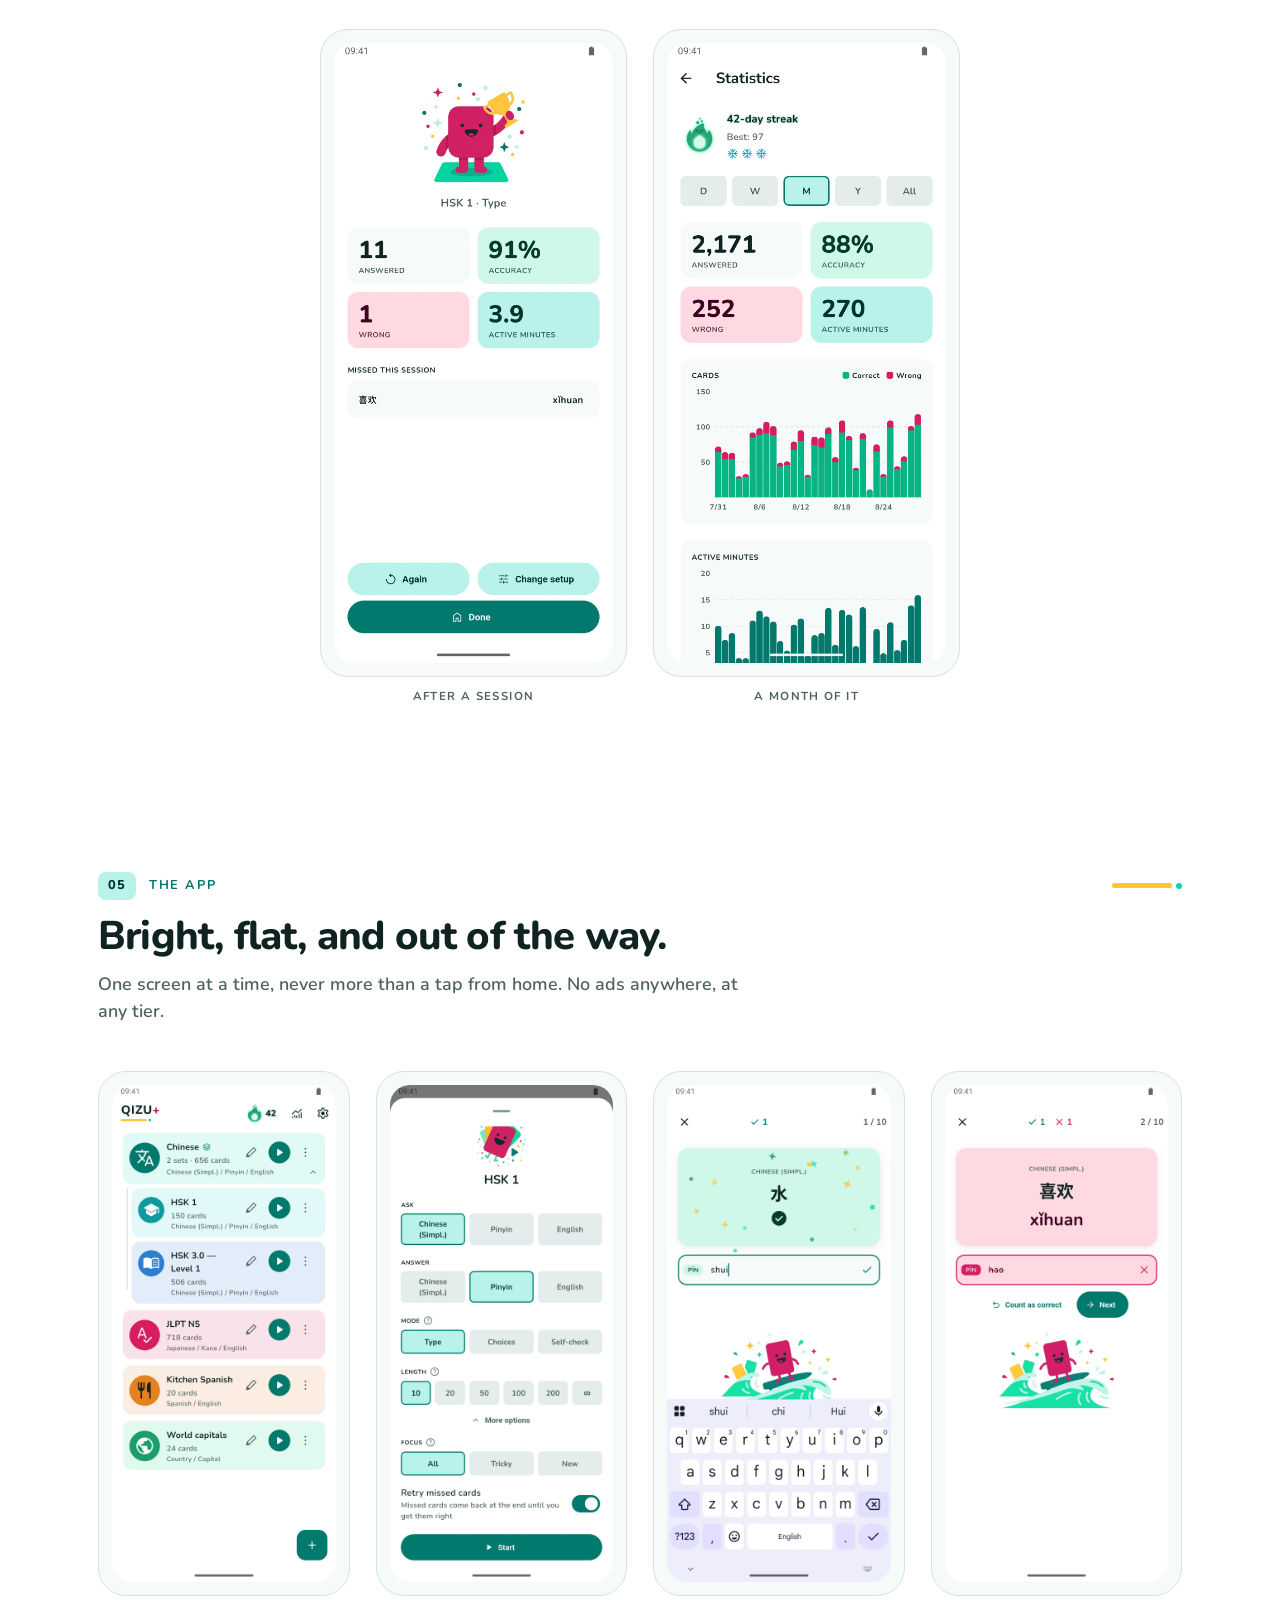
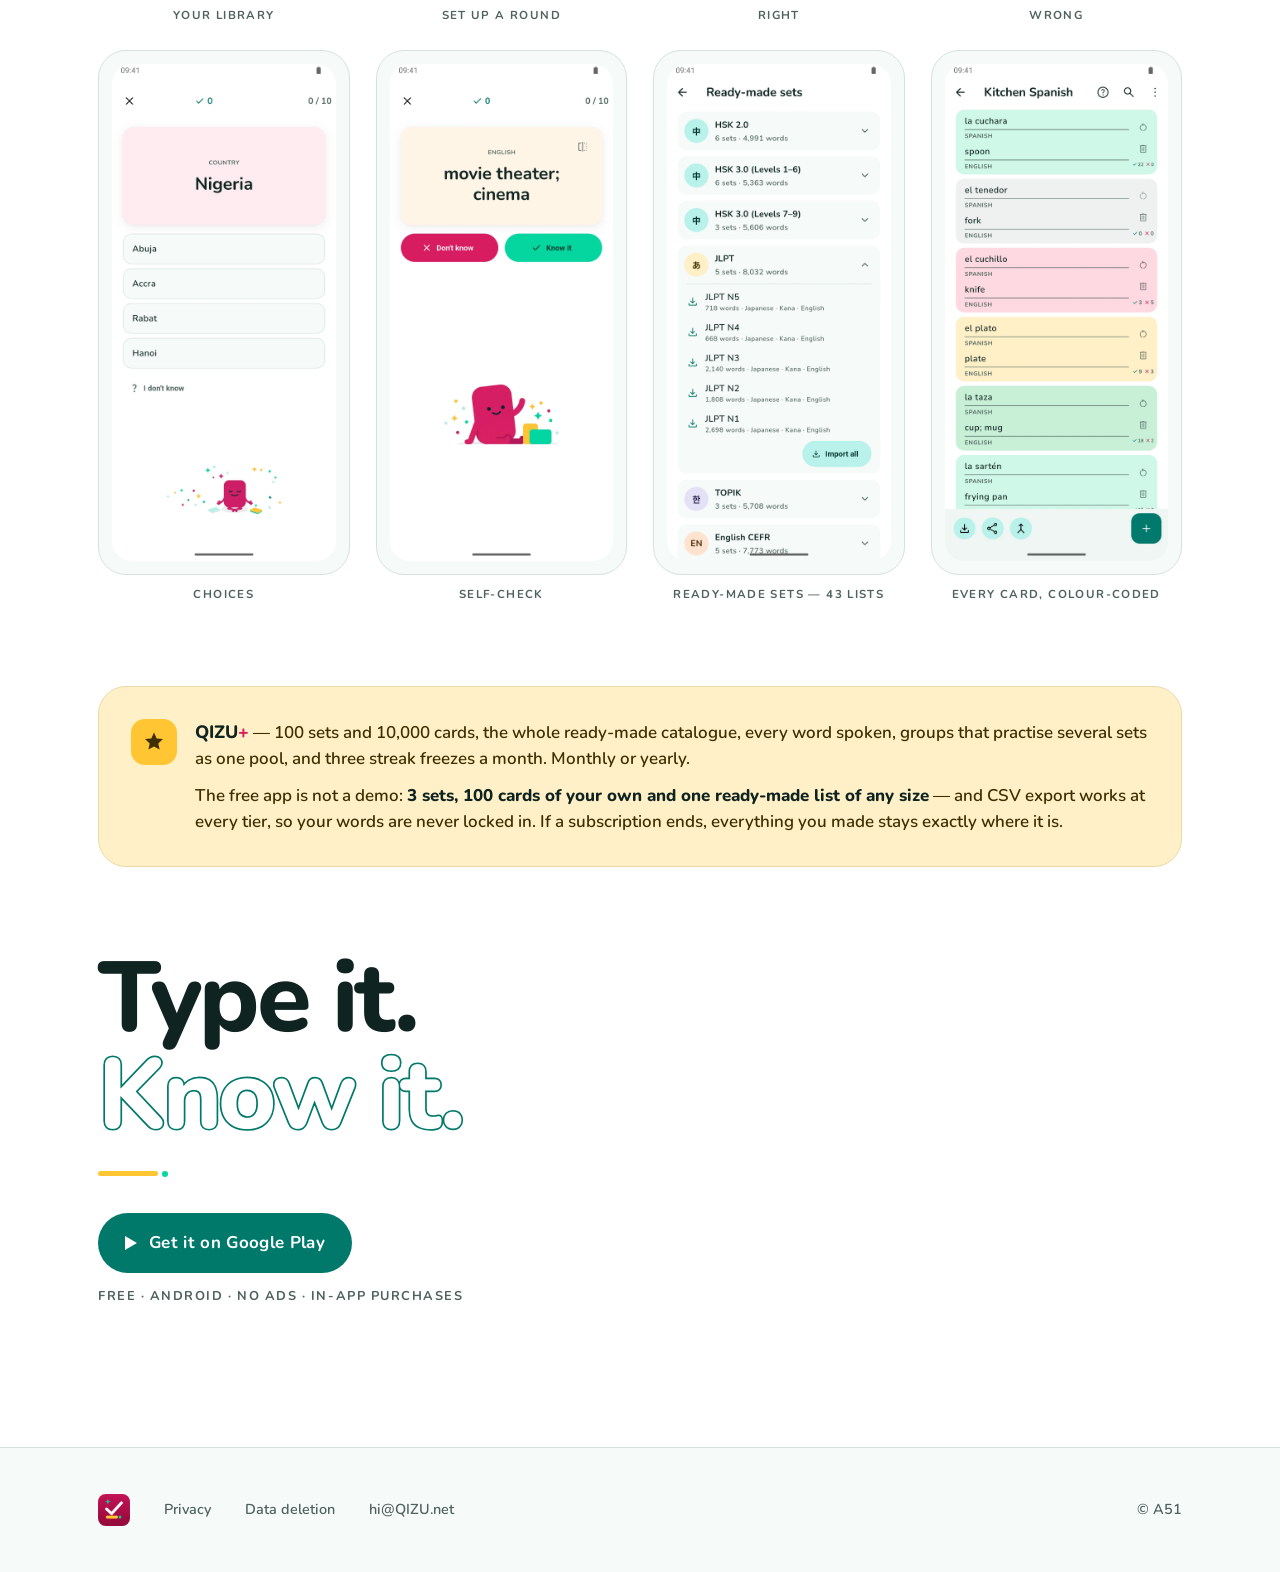
==== commit 5b6fcb9c: "Rebuild the OG card and move the slogan to 'Flashcards that stick' The card scales the wordmark up a" ====
--- a/index.html
+++ b/index.html
@@ -3,15 +3,18 @@
 <head>
 <meta charset="utf-8">
 <meta name="viewport" content="width=device-width, initial-scale=1">
-<title>QIZU — flashcards you type</title>
+<title>QIZU — flashcards that stick</title>
 <meta name="description" content="Flashcards you type — QIZU checks the answer, so “close enough” never sneaks past. HSK, JLPT, TOPIK and CEFR lists, every word spoken (QIZU+). Free on Android.">
 <meta name="theme-color" content="#00796B">
 <meta name="color-scheme" content="light">
-<meta property="og:title" content="QIZU — flashcards you type">
+<meta property="og:title" content="QIZU — flashcards that stick">
 <meta property="og:description" content="Draw a card, type the answer, and QIZU checks it. Weak cards come back on their own — no schedules, no due-date pile-ups. Every ready-made word spoken aloud (QIZU+).">
 <meta property="og:type" content="website">
 <meta property="og:url" content="https://qizu.net/">
 <meta property="og:image" content="https://qizu.net/img/og.png">
+<meta property="og:image:width" content="1200">
+<meta property="og:image:height" content="630">
+<meta name="twitter:card" content="summary_large_image">
 <link rel="icon" href="favicon.ico" sizes="any">
 <link rel="apple-touch-icon" href="apple-touch-icon.png">
 <style>
@@ -506,7 +509,7 @@
 
   <section class="wrap hero" aria-label="Introduction">
     <div>
-      <h1>Flashcards you <em>type</em>.</h1>
+      <h1>Flashcards that <em>stick</em>.</h1>
       <span class="mark" aria-hidden="true"><i></i><b></b></span>
       <p class="tag">Draw a card, type the answer, and QIZU tells you on the spot whether
         you were right. No flipping the card over, no grading yourself — though on
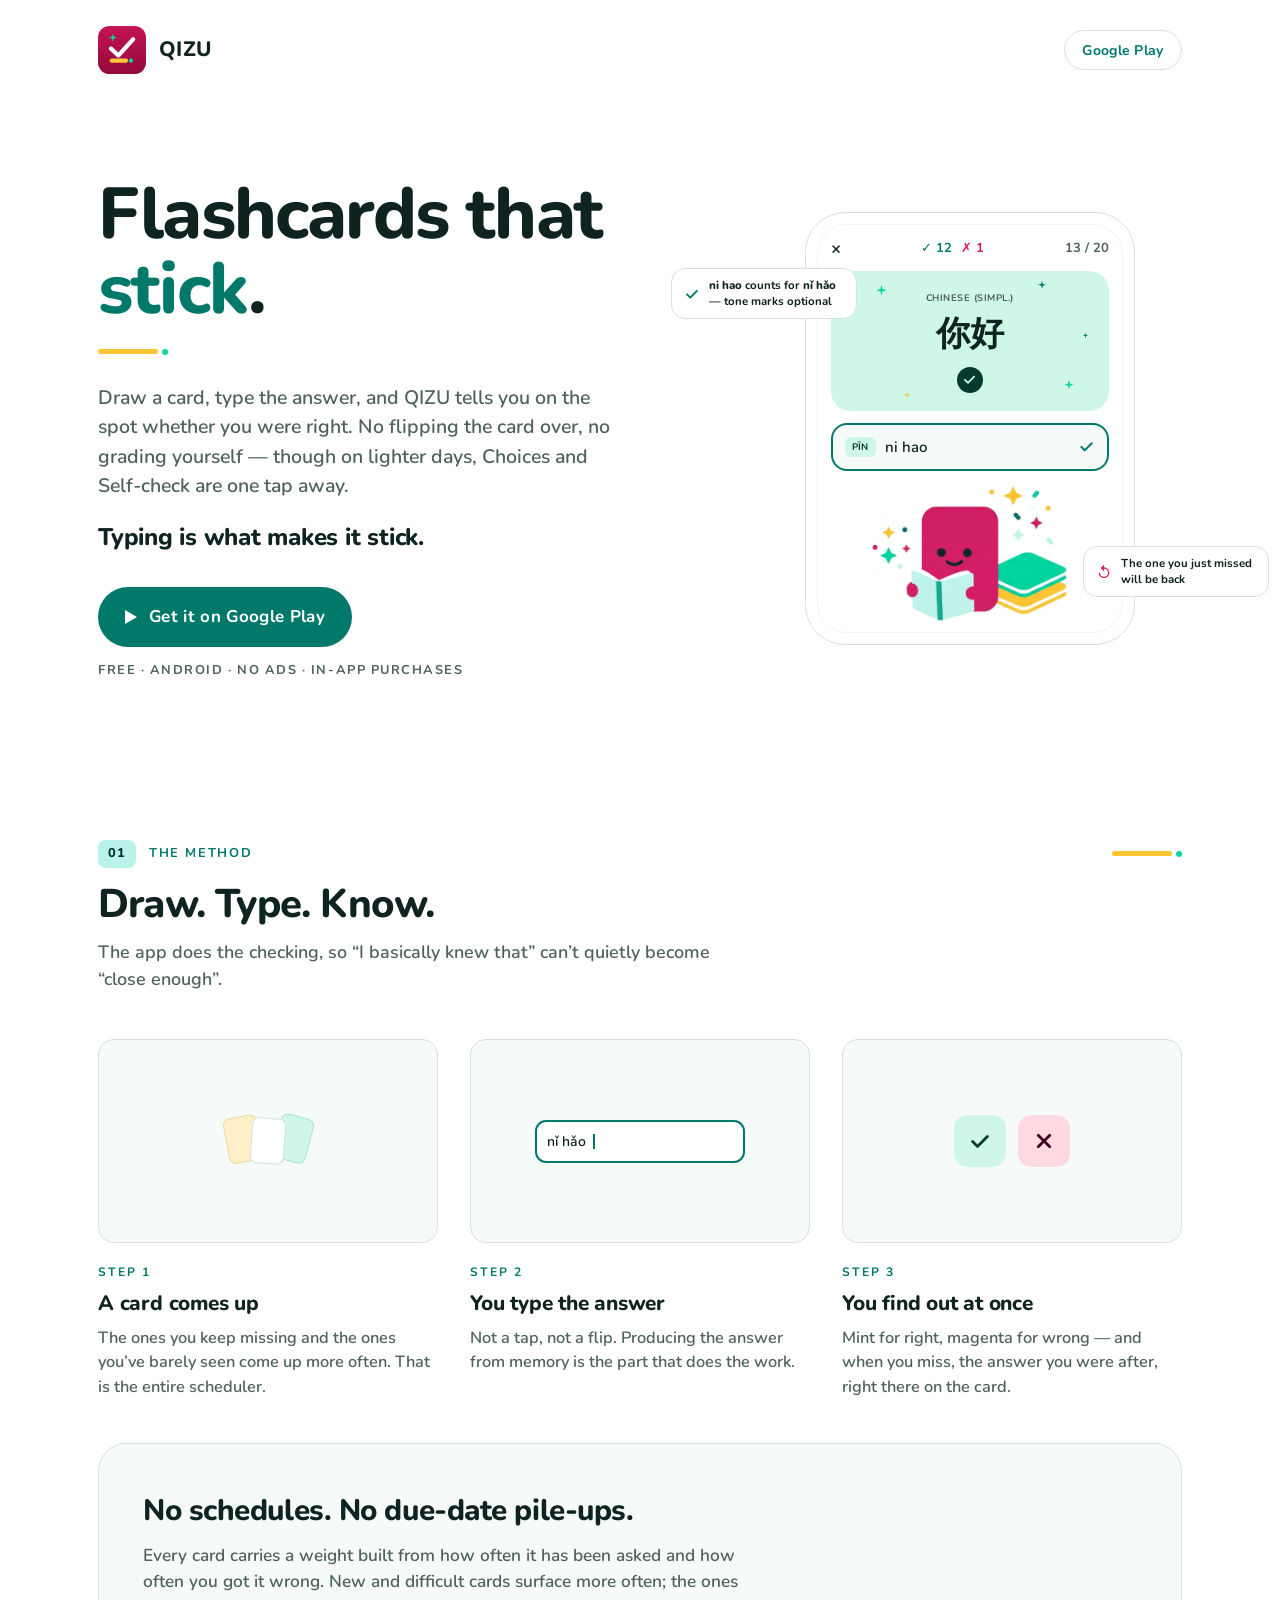
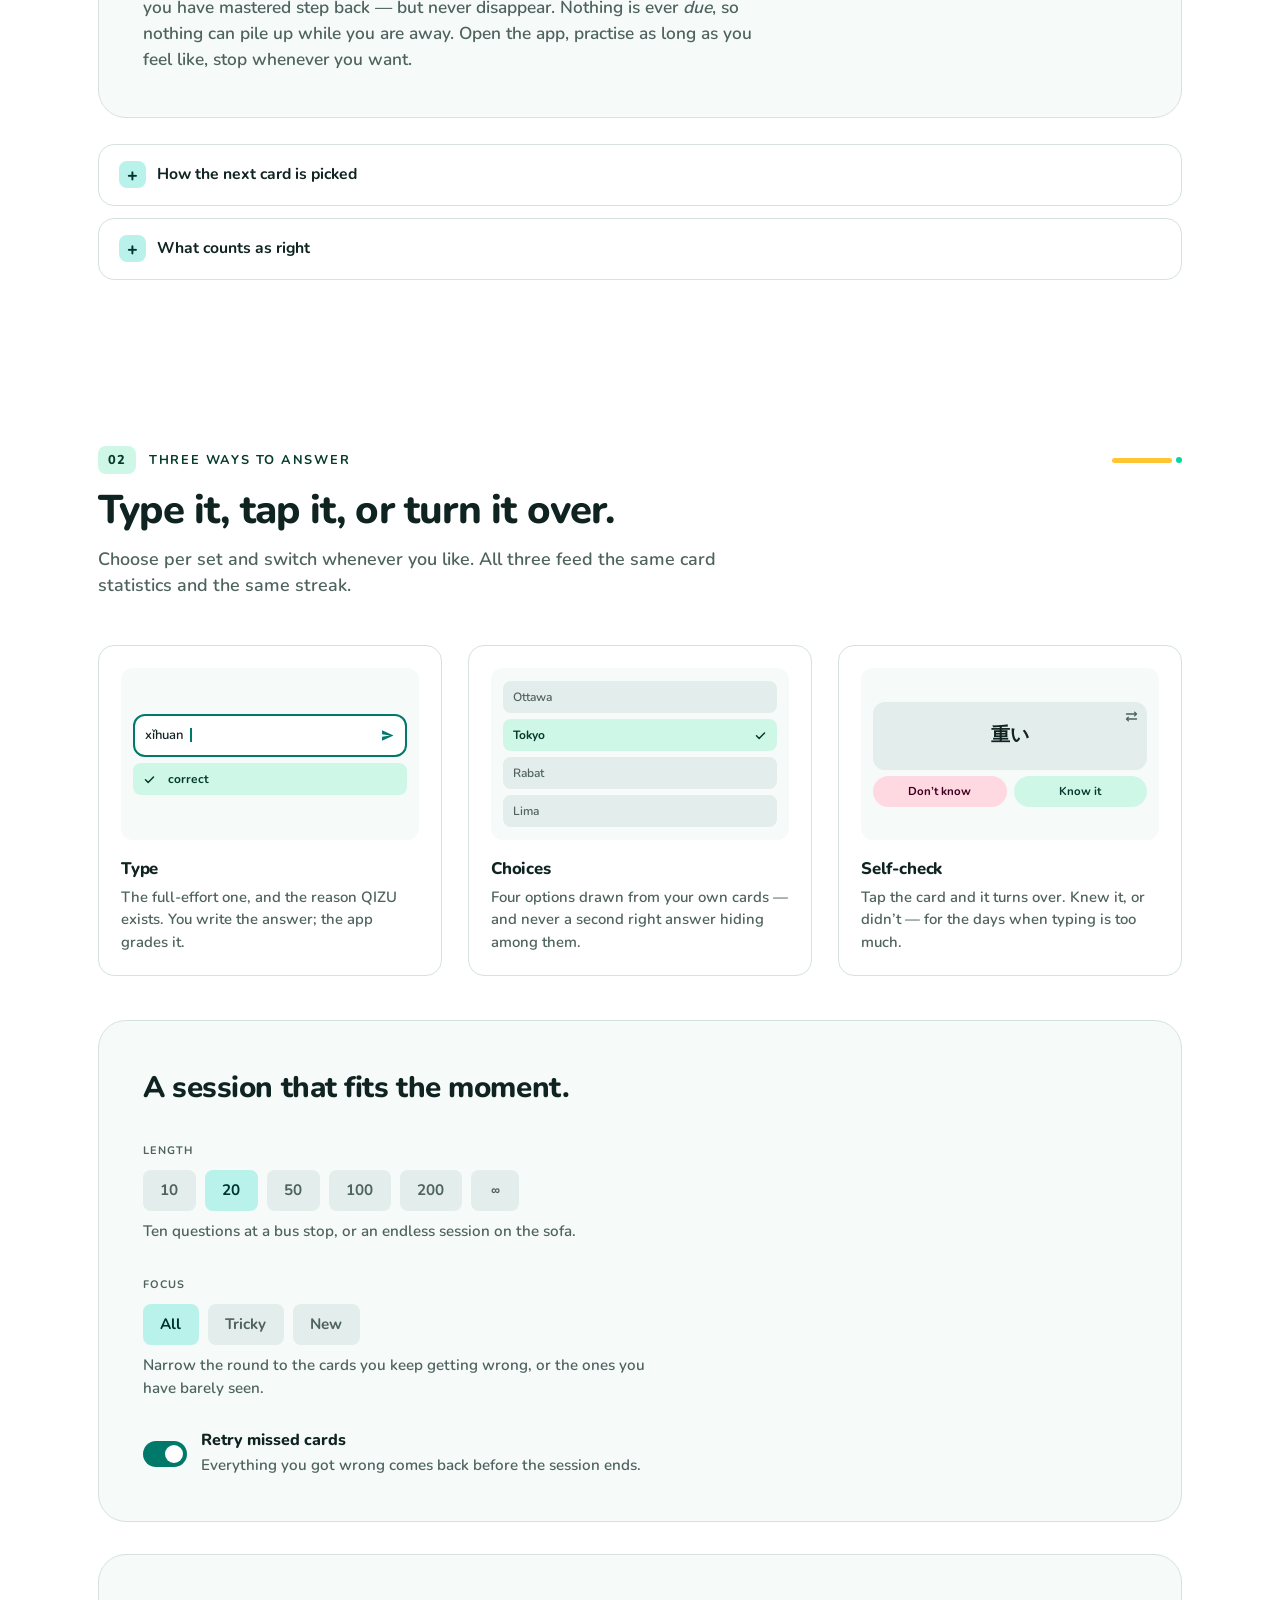
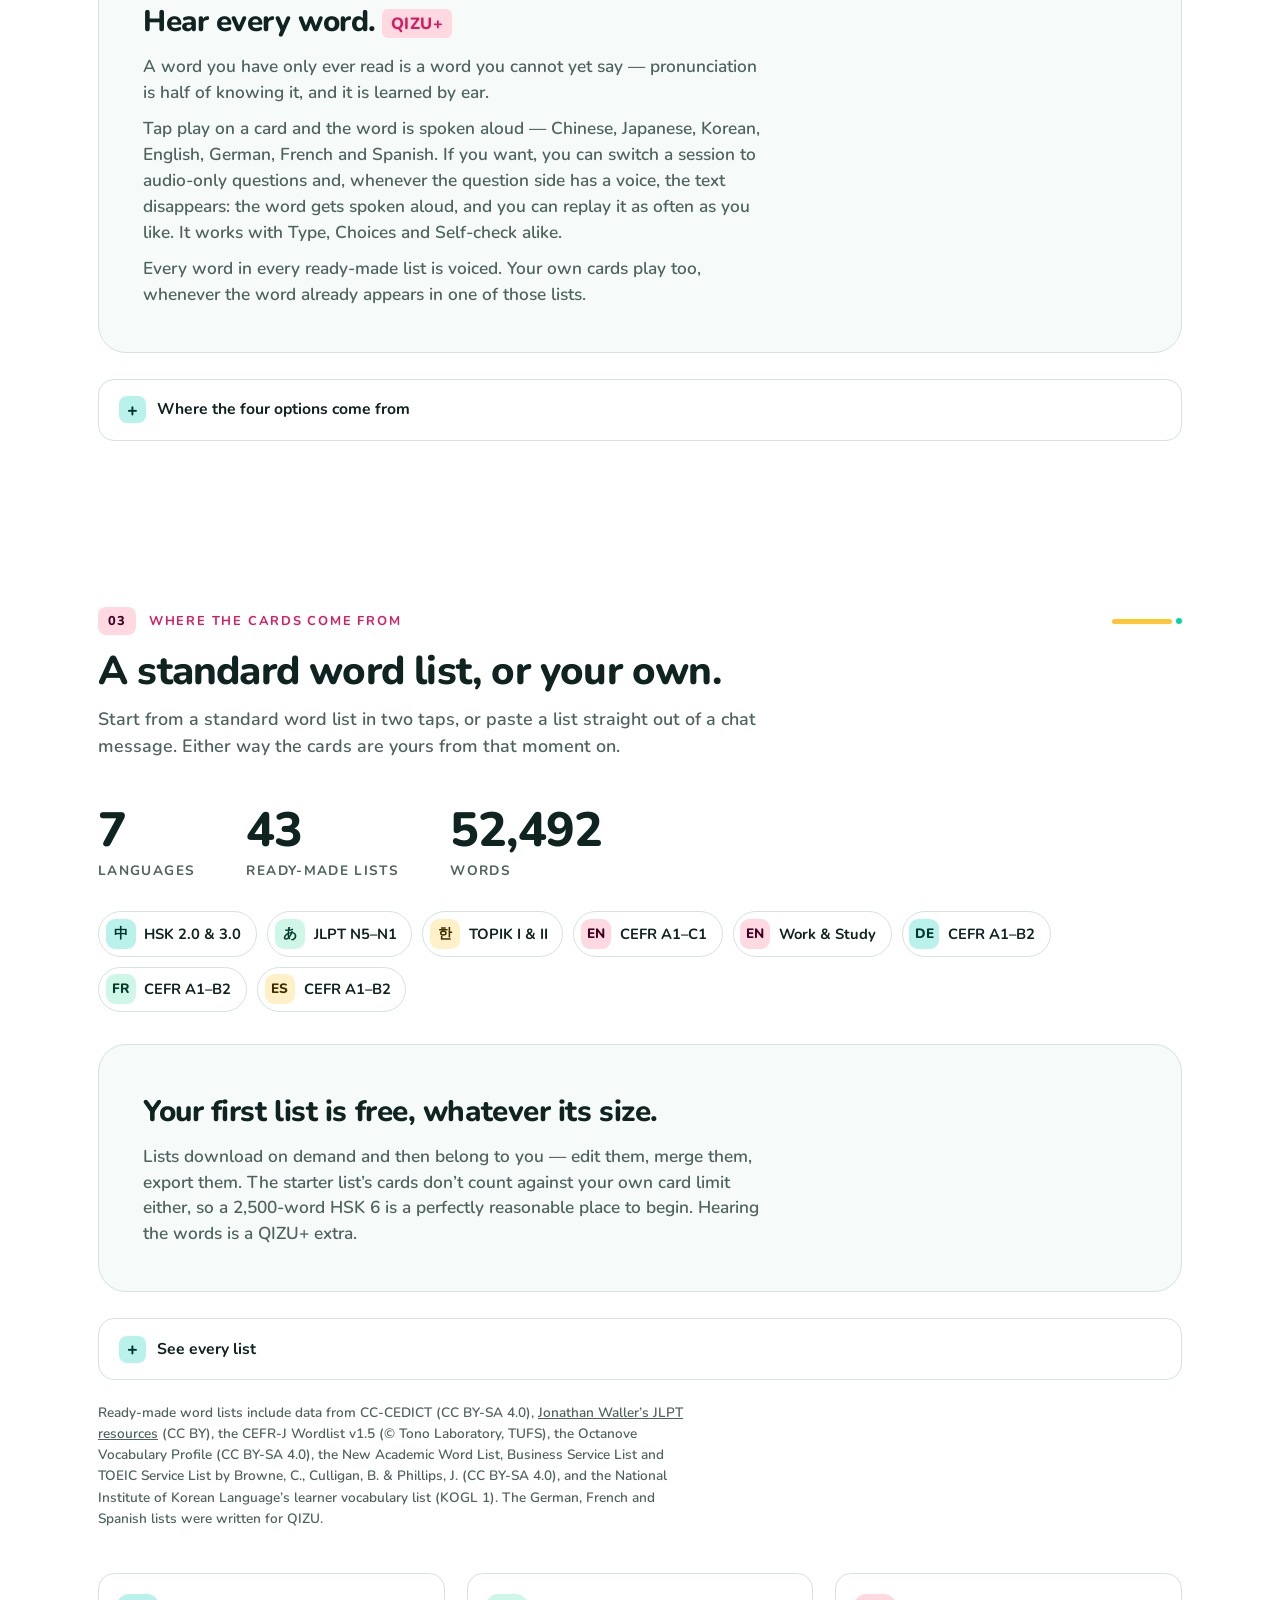
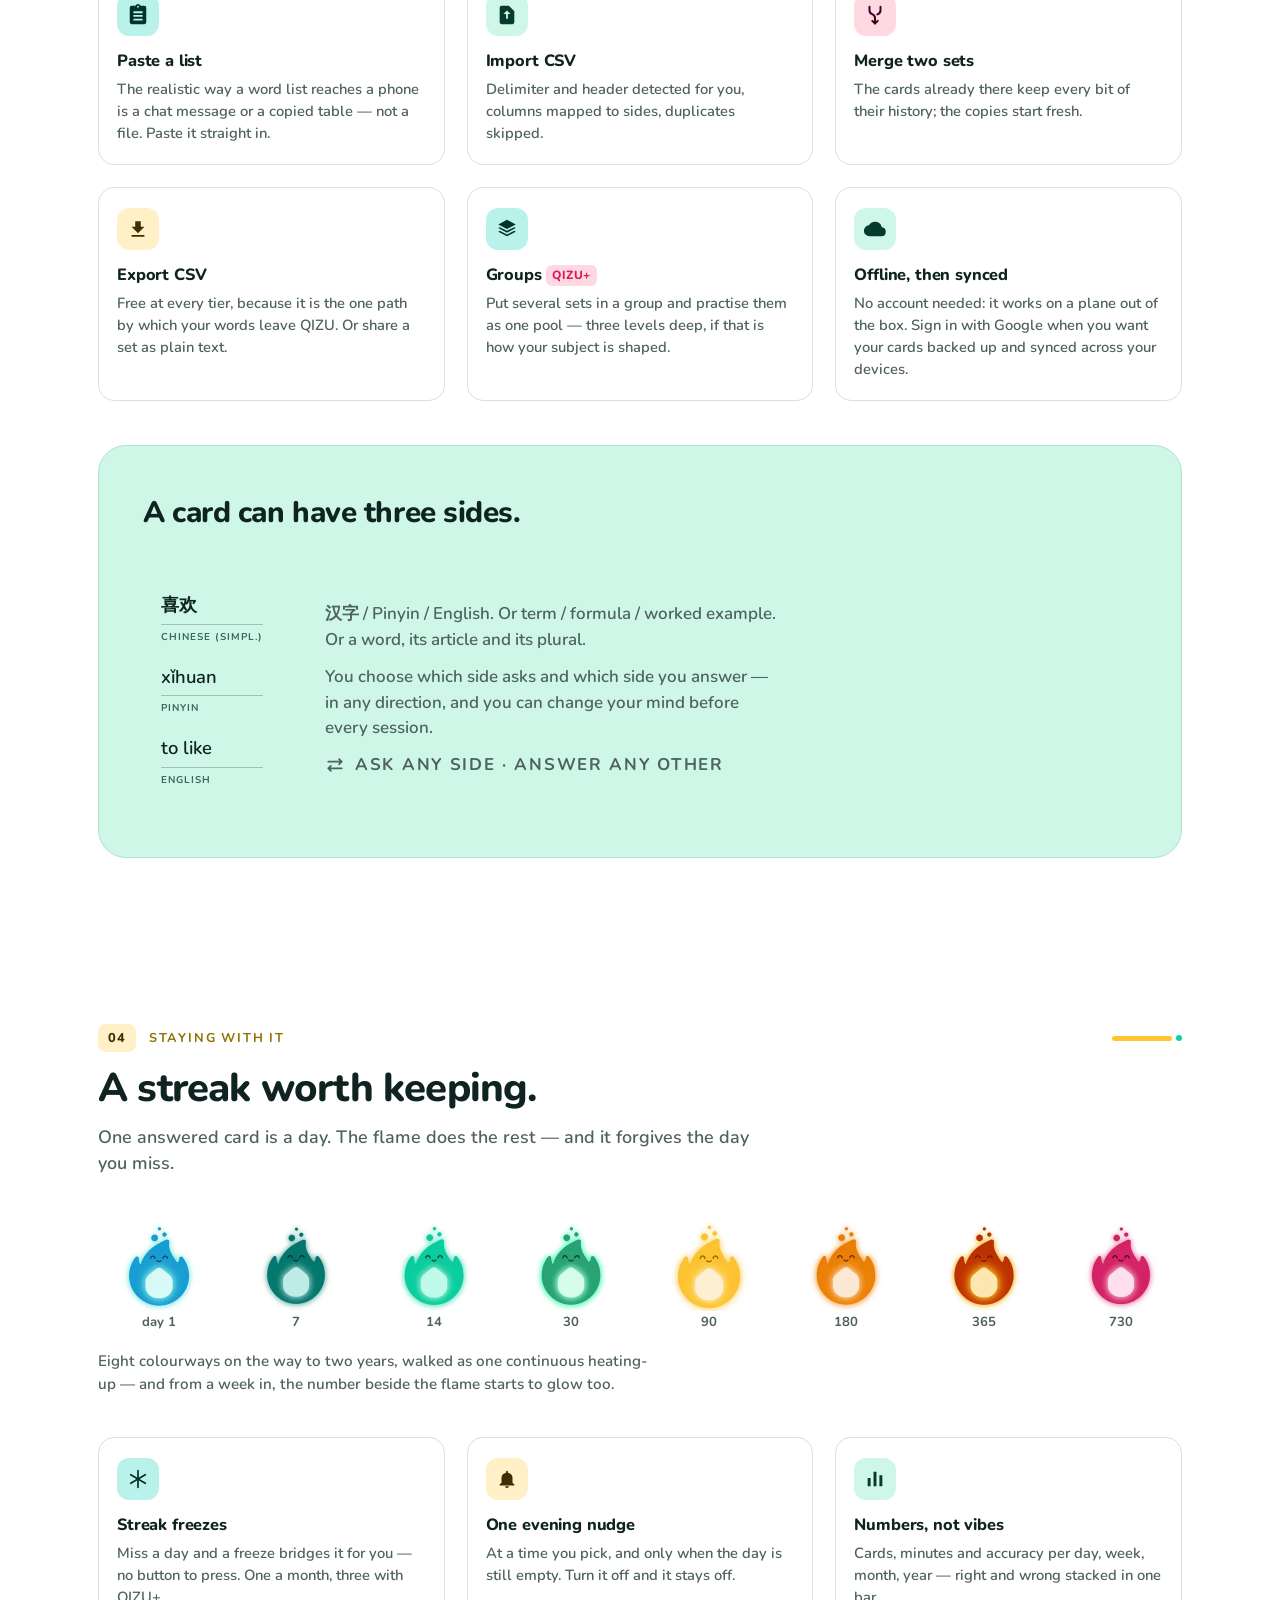
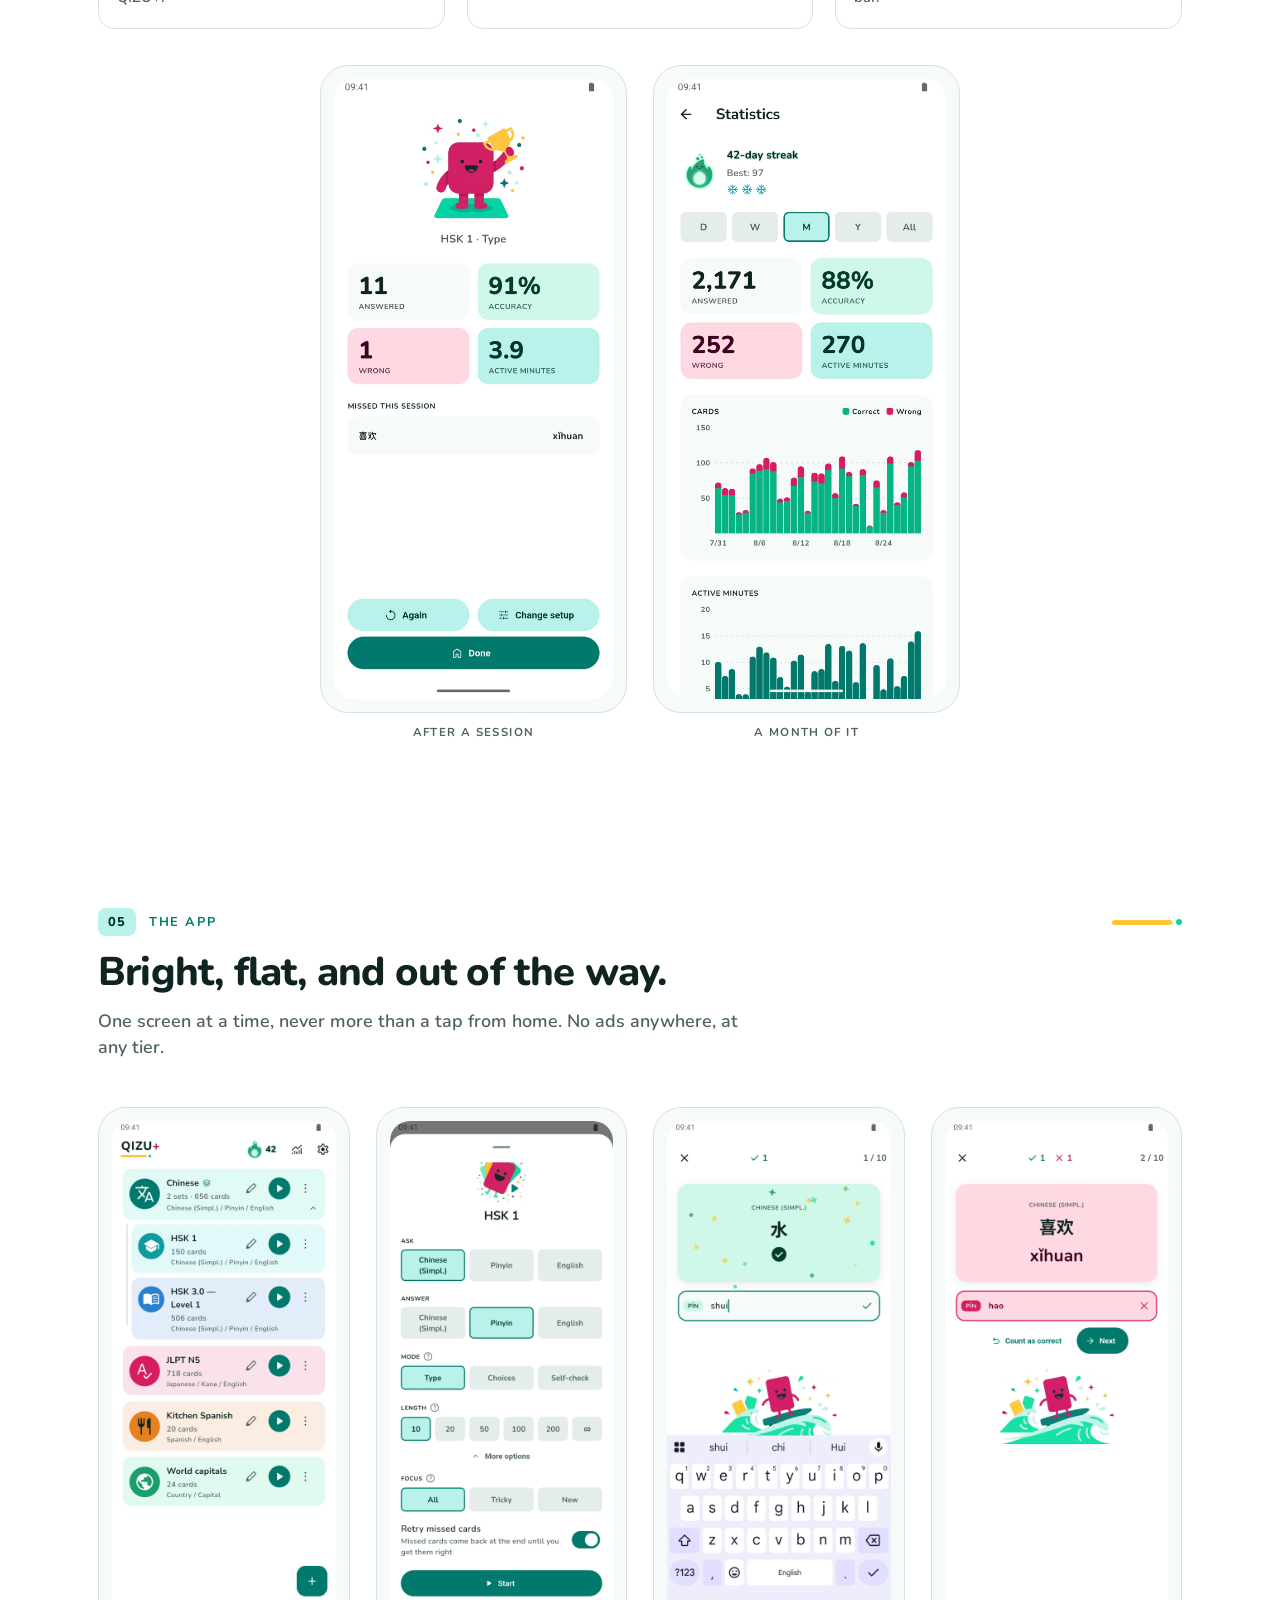
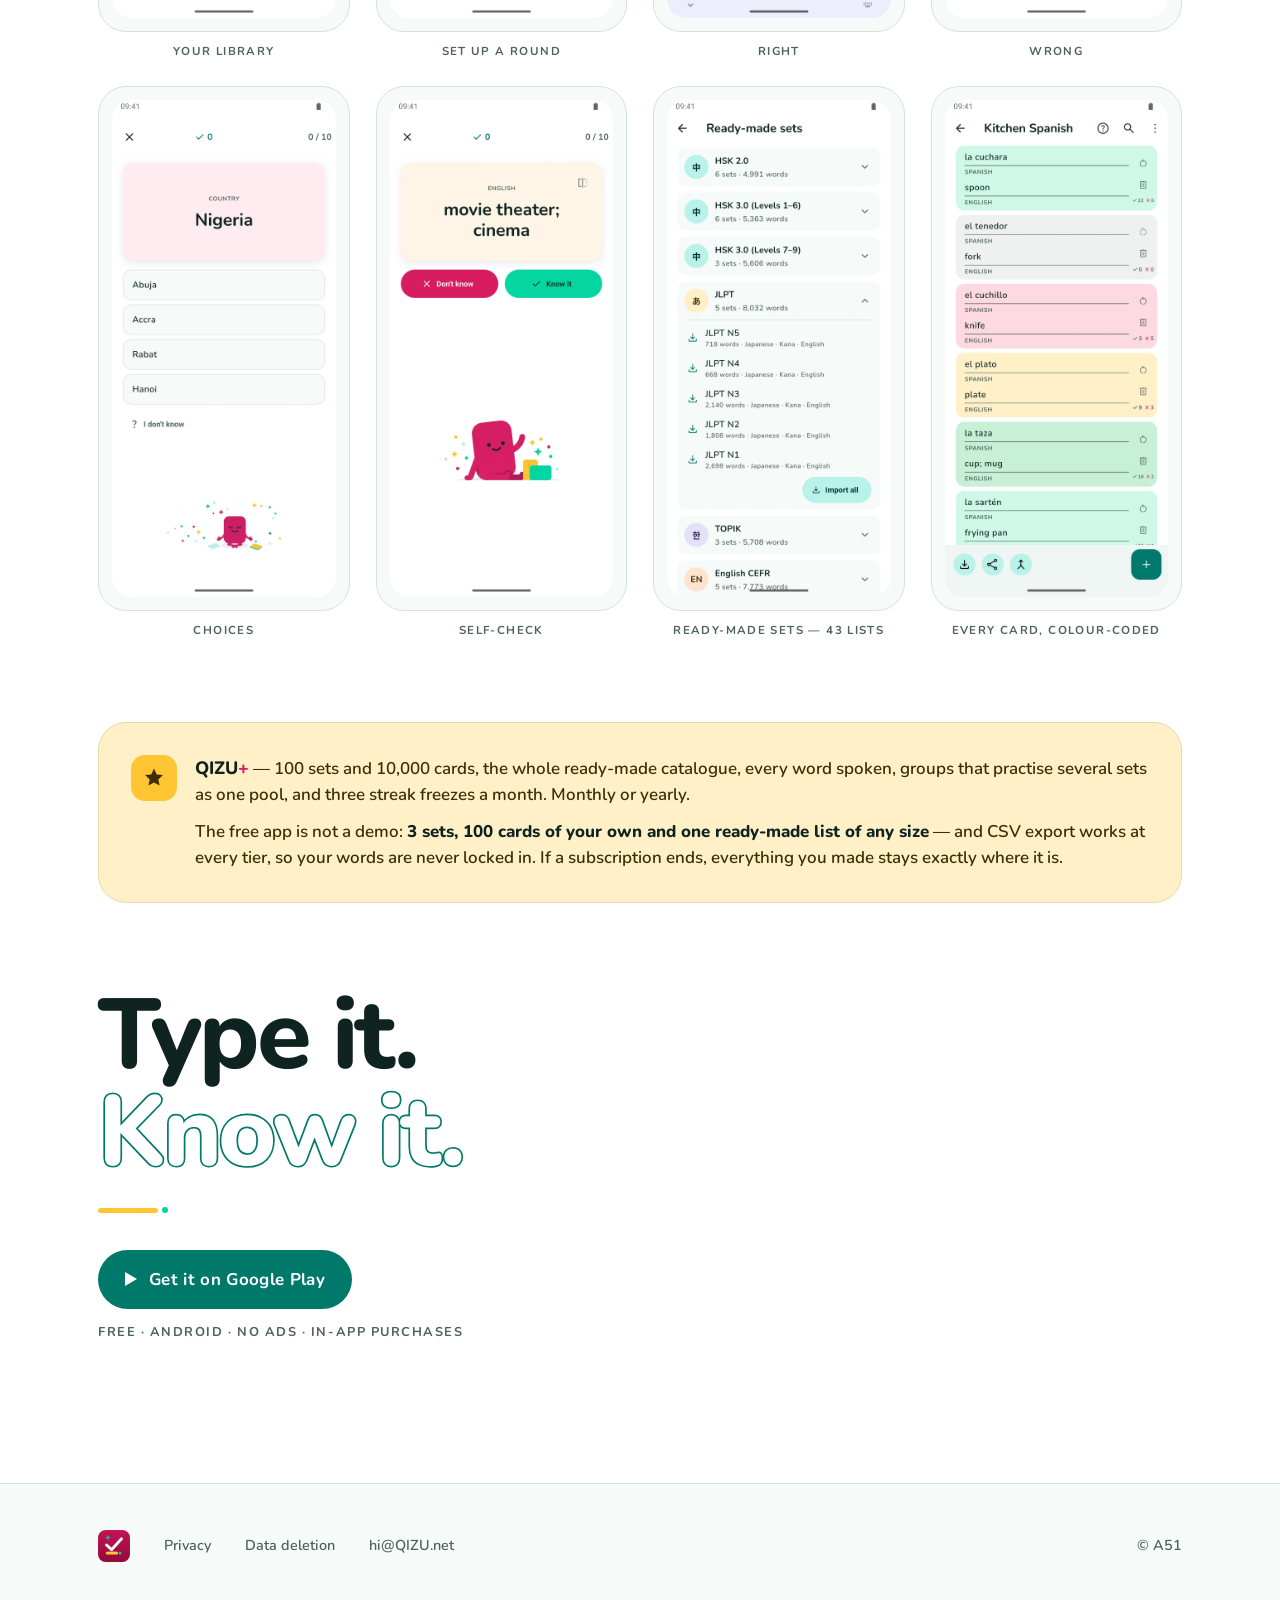
==== commit 106bd507: "Hear every word: lead with why pronunciation matters, simplify the audio copy Adds a one-line opener" ====
--- a/index.html
+++ b/index.html
@@ -701,13 +701,14 @@
 
     <div class="band" style="margin-top:clamp(22px,3vw,32px)">
       <h3>Hear every word.<span class="plusmark">QIZU+</span></h3>
+      <p>A word you have only ever read is a word you cannot yet say — pronunciation
+      is half of knowing it, and it is learned by ear.</p>
       <p>Tap play on a card and the word is spoken aloud — Chinese, Japanese,
-      Korean, English, German, French and Spanish, one voice per language. Switch a
+      Korean, English, German, French and Spanish. If you want, you can switch a
       session to audio-only questions and, whenever the question side has a voice,
-      the text disappears: the word plays when the card appears, and you can replay
-      it as often as you like. It works with Type, Choices and Self-check alike.</p>
-      <p>Every word in every ready-made list is voiced — the word itself, not its pinyin
-      or English definition. Your own cards play too,
+      the text disappears: the word gets spoken aloud, and you can replay it as
+      often as you like. It works with Type, Choices and Self-check alike.</p>
+      <p>Every word in every ready-made list is voiced. Your own cards play too,
       whenever the word already appears in one of those lists.</p>
     </div>
 
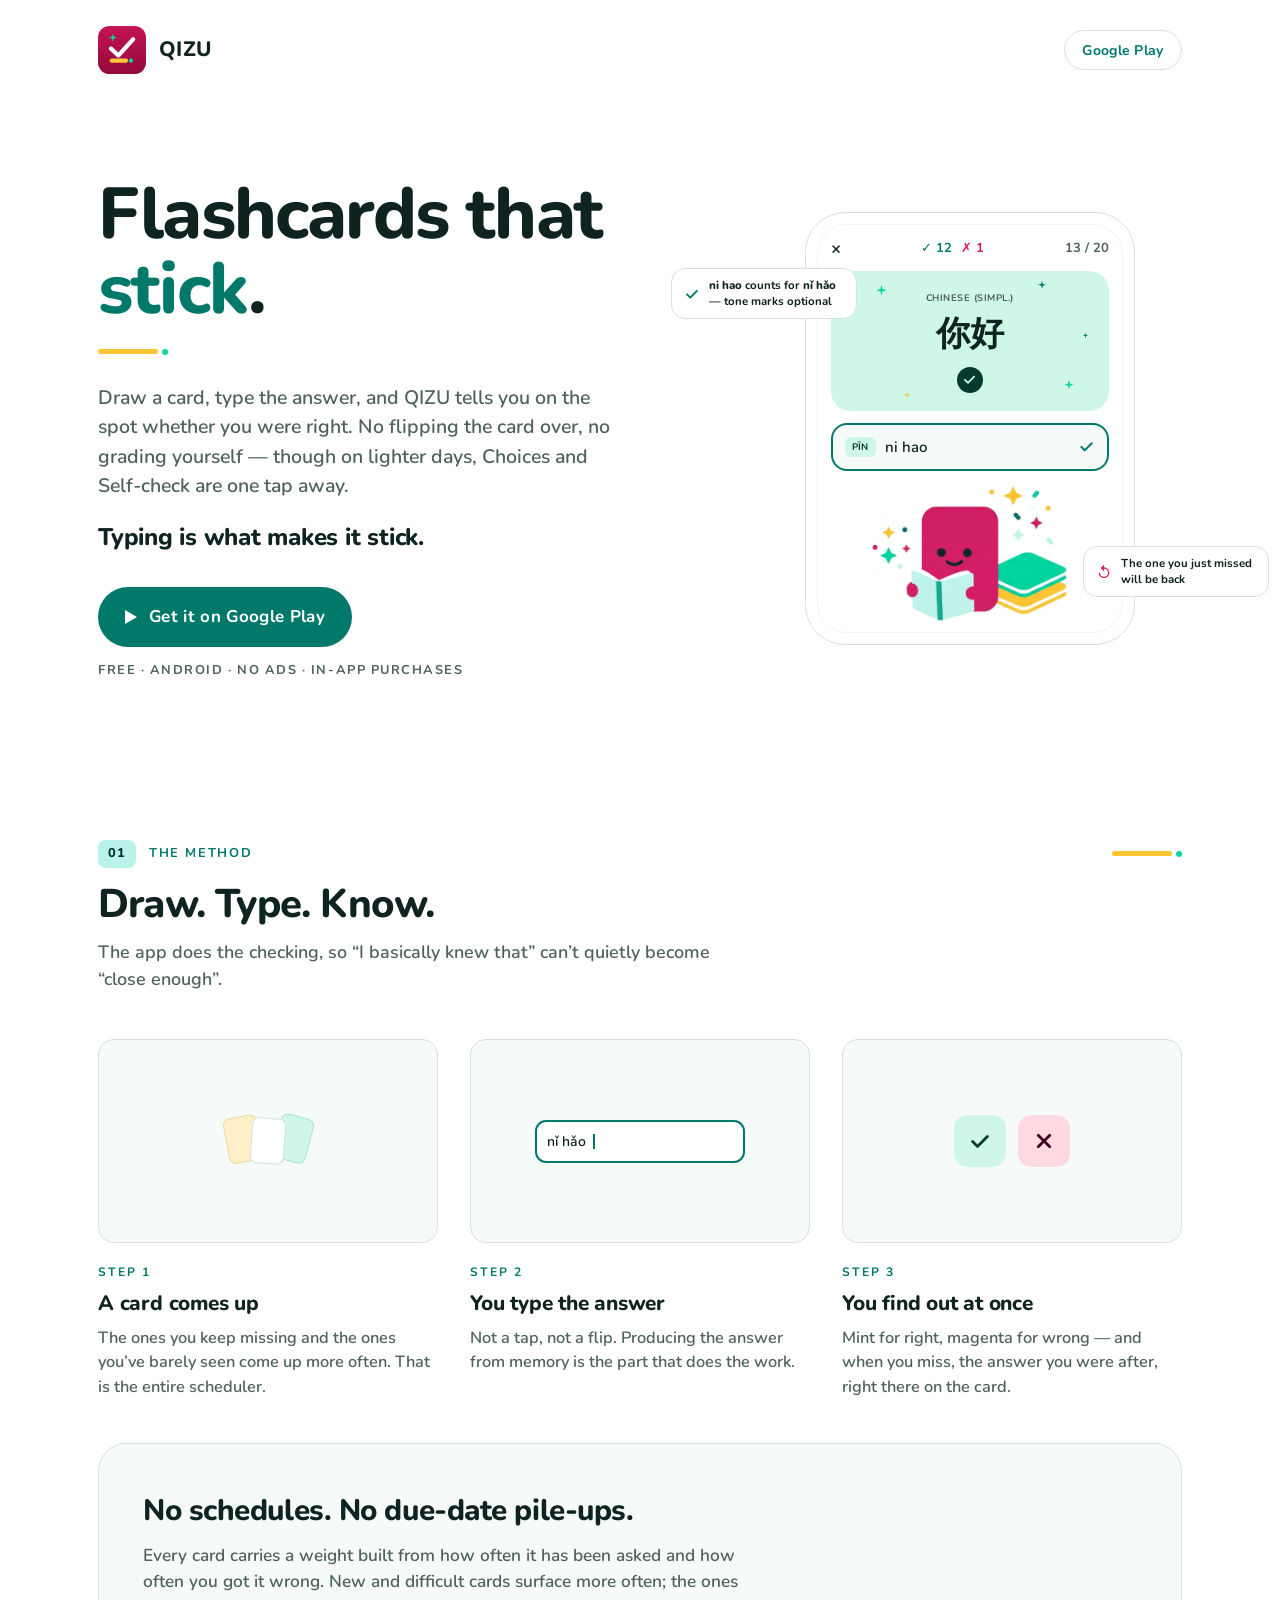
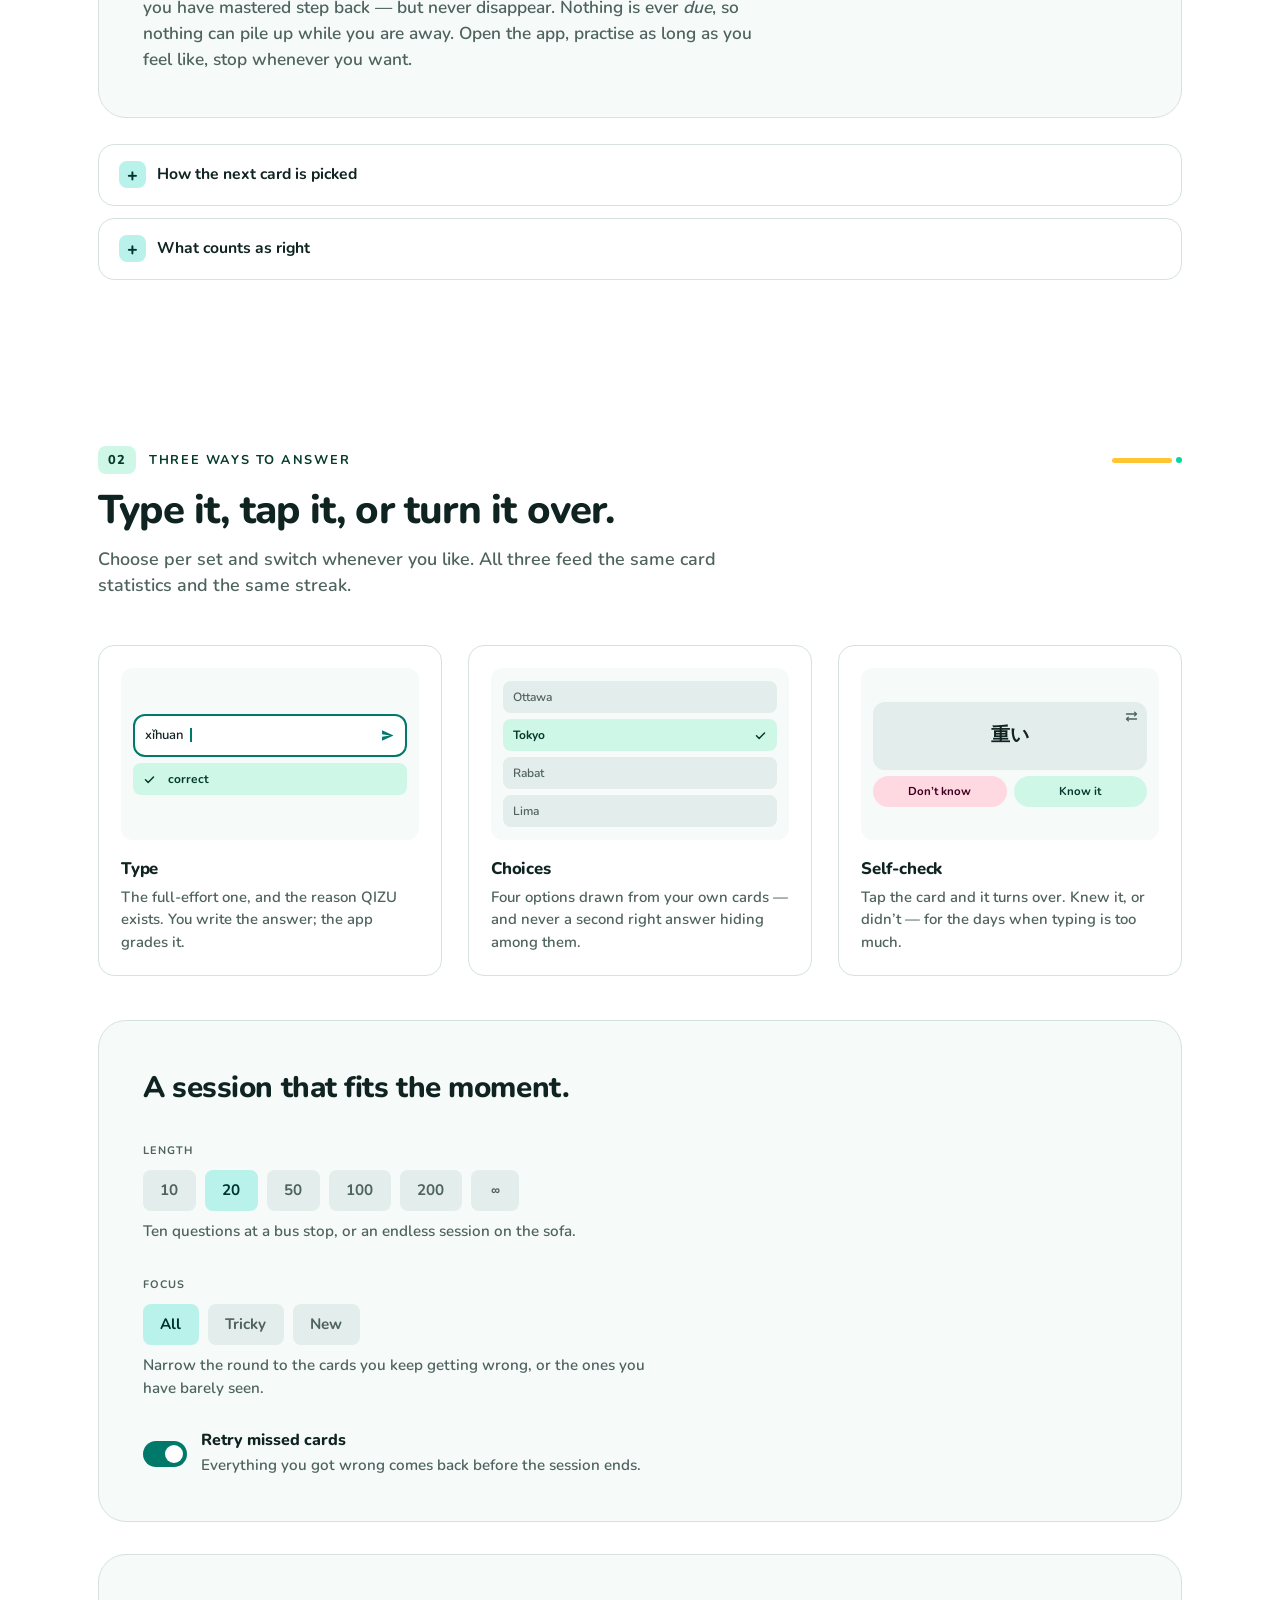
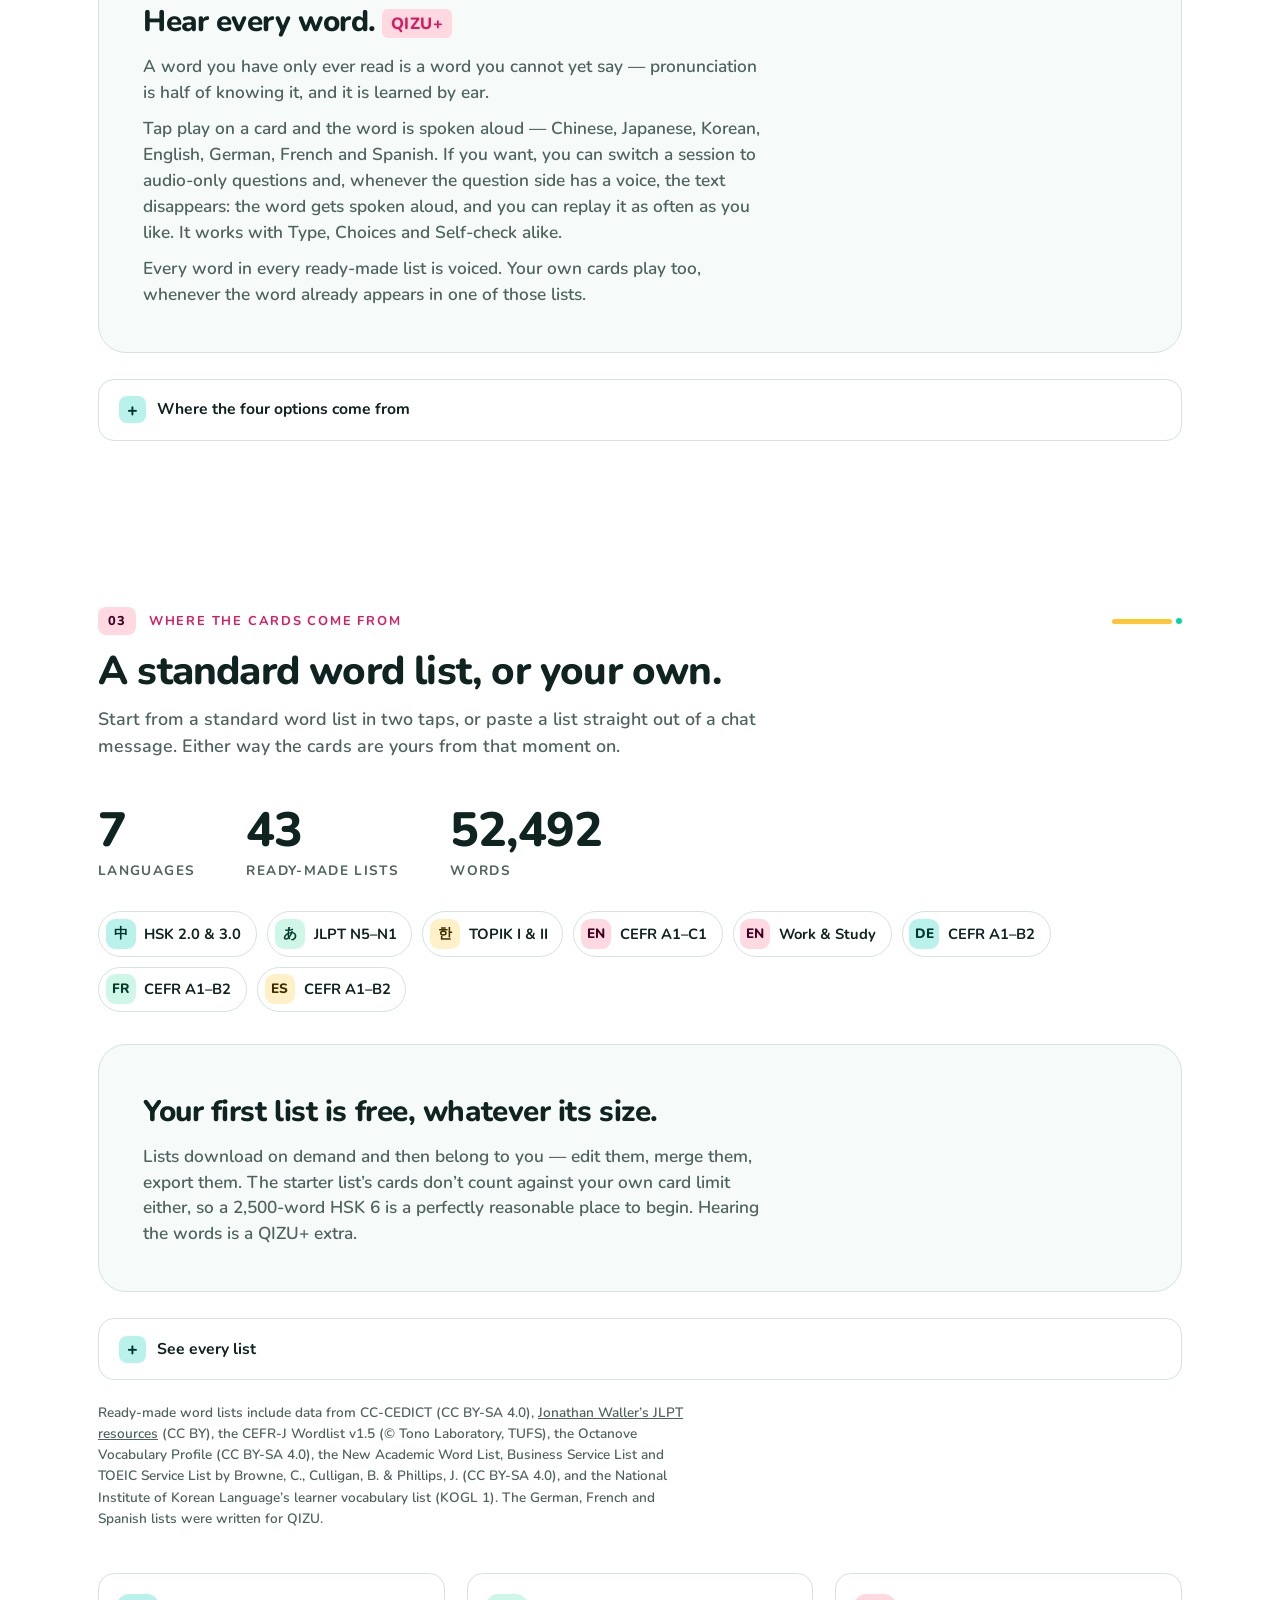
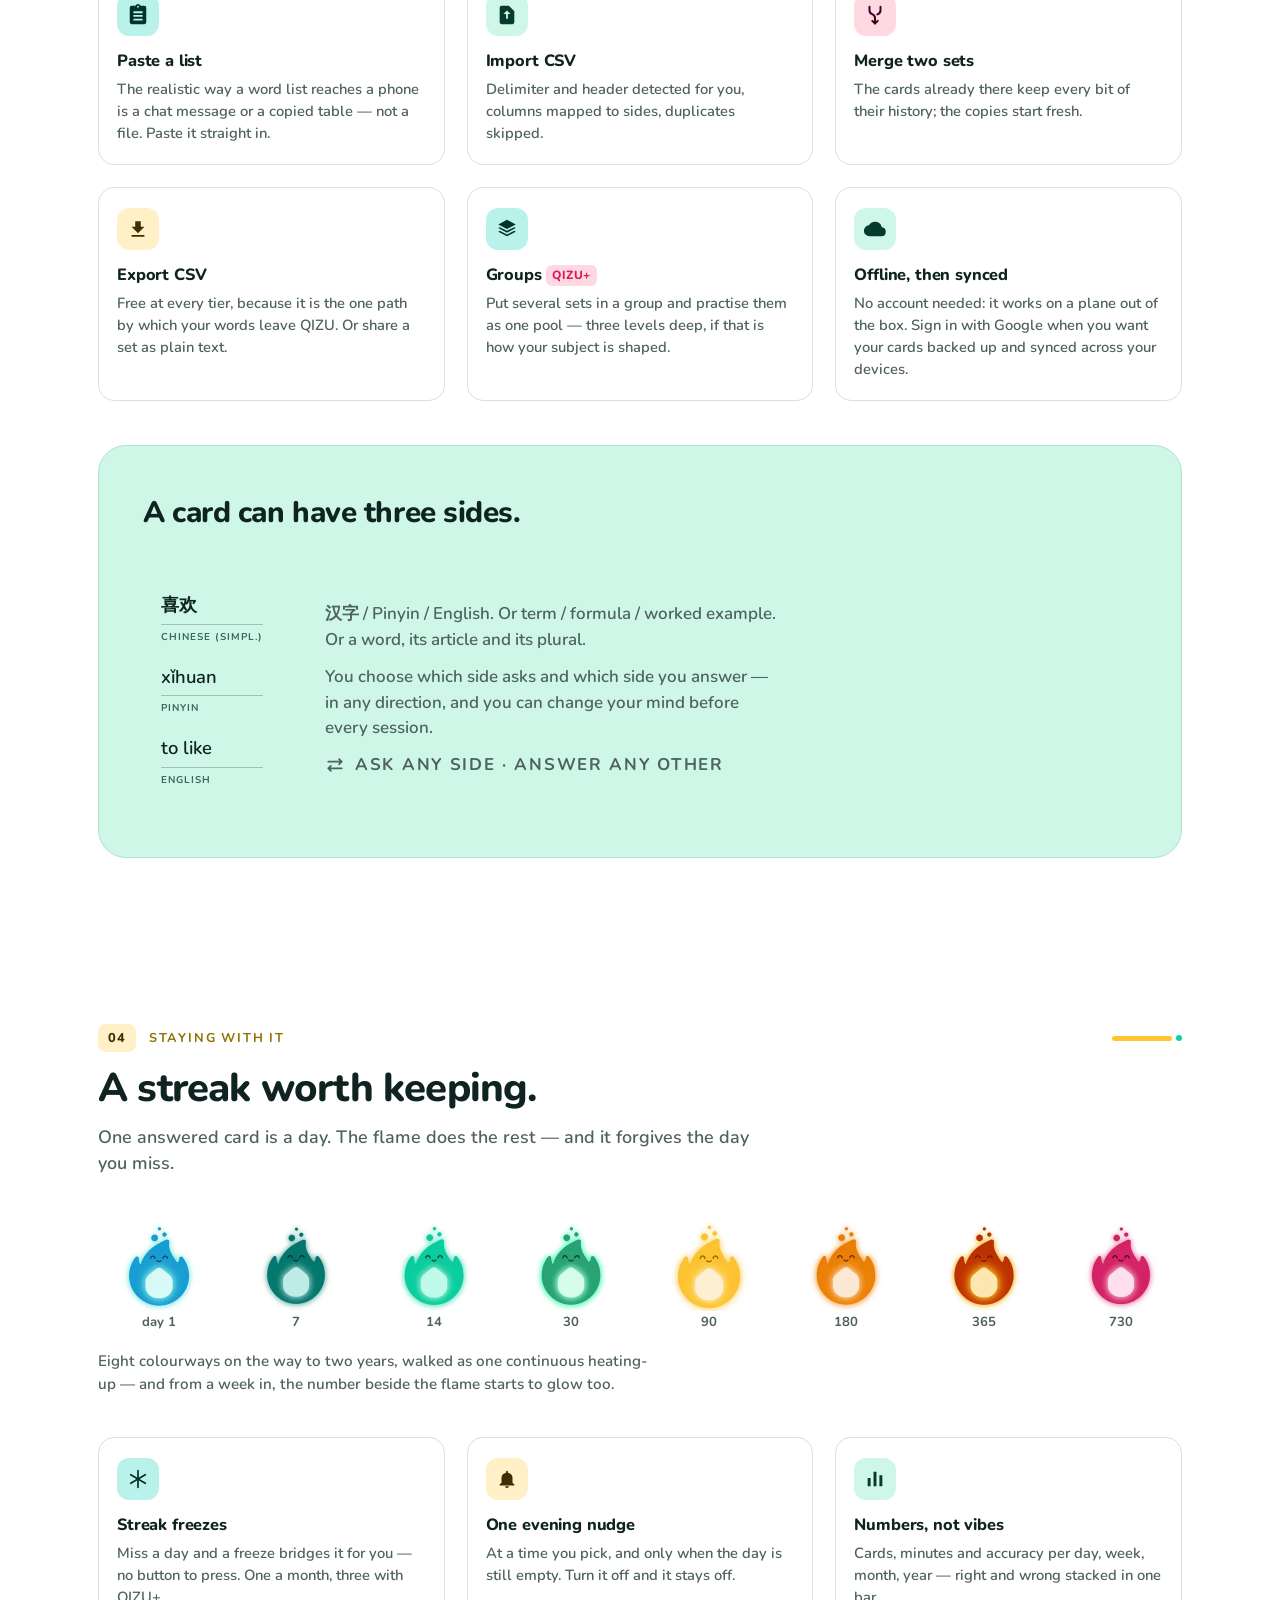
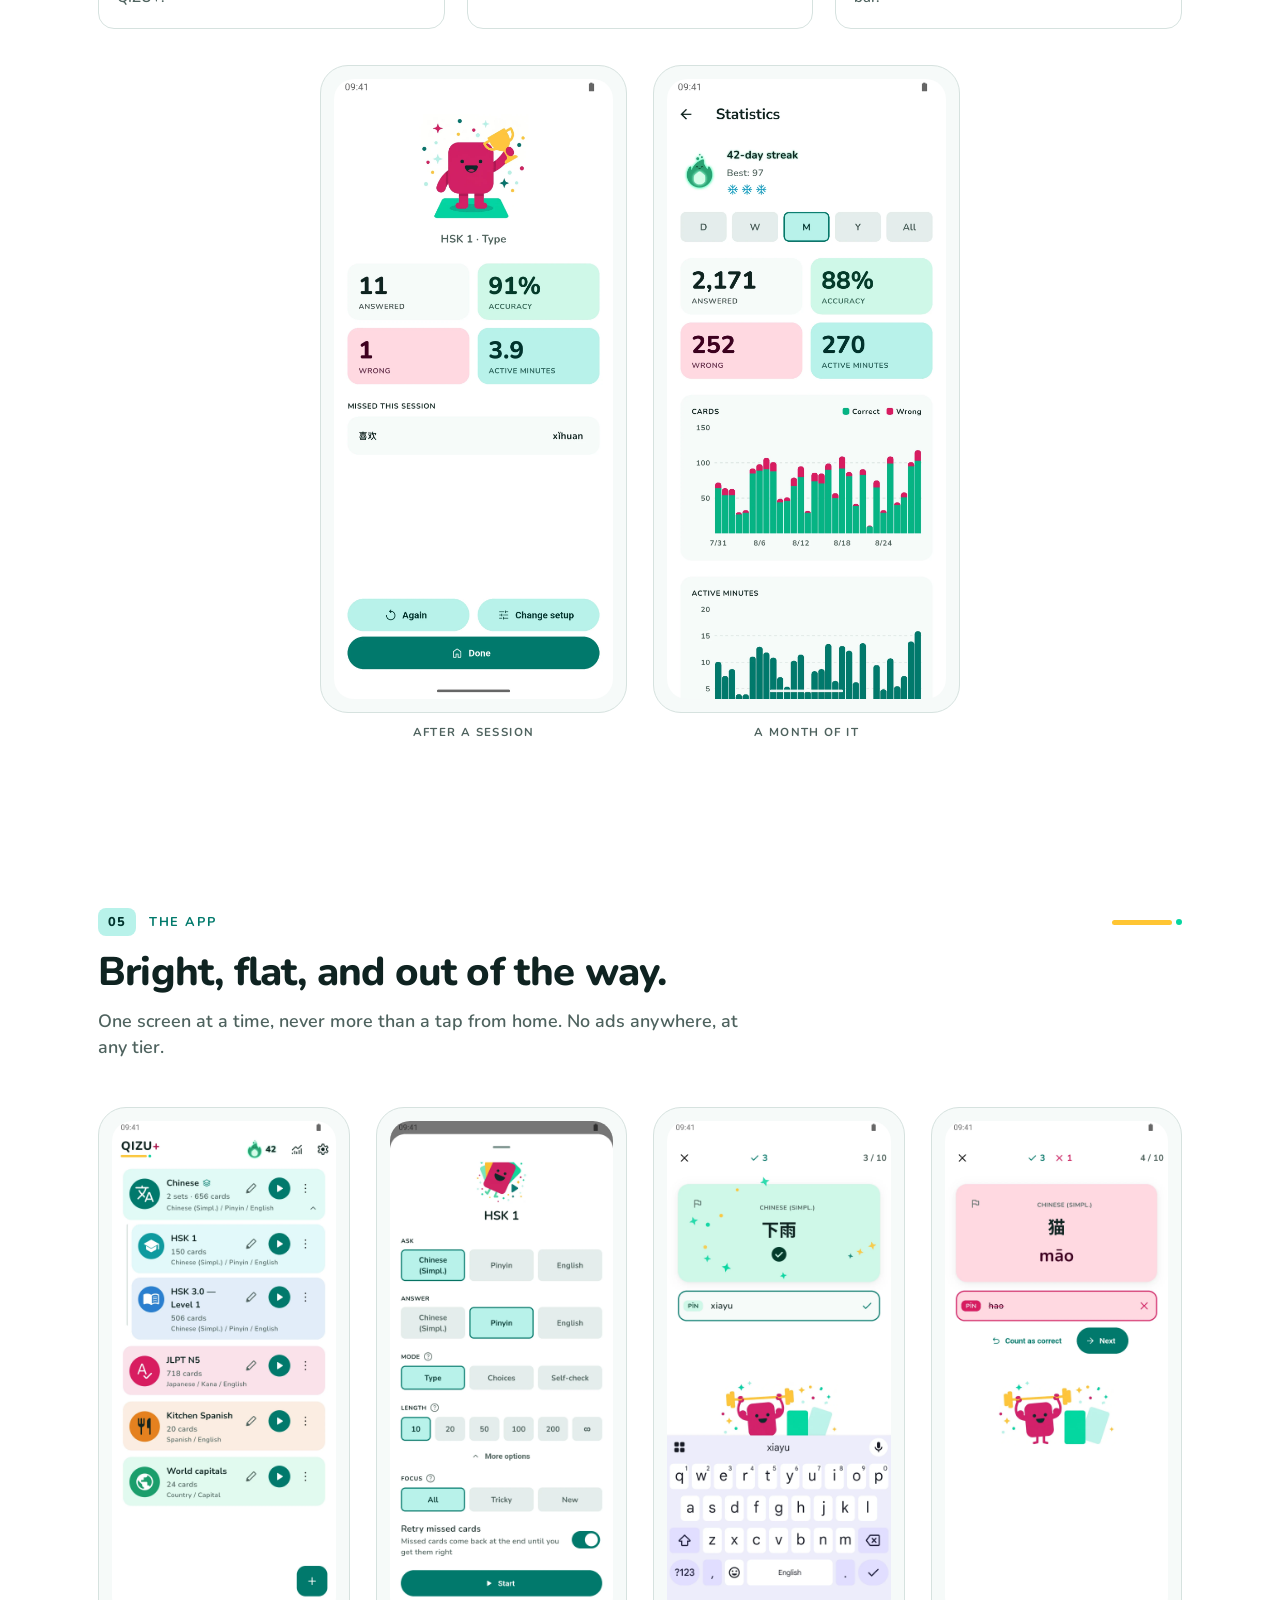
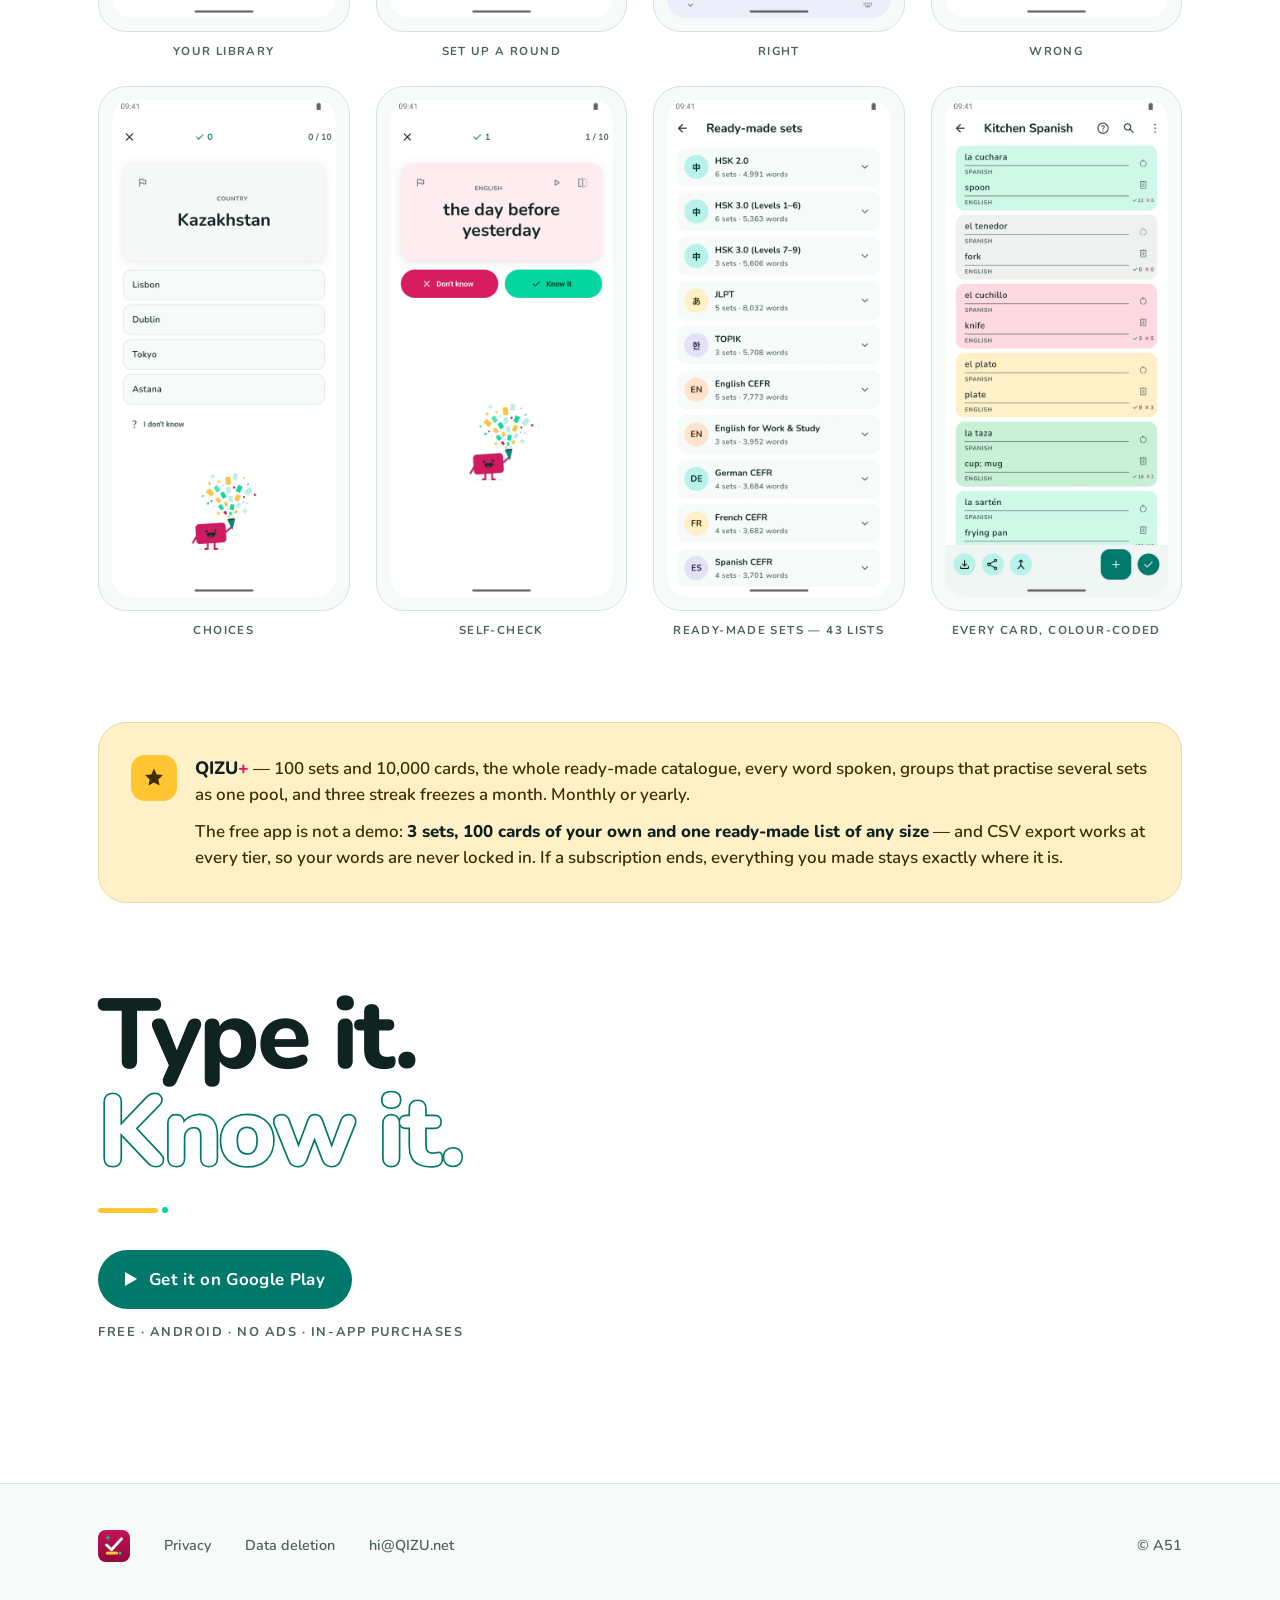
==== commit 5d469c72: "Screenshots re-shot on QIZU 1.3.0+20 Type, wrong, choices, self-check, catalog and edit frames now s" ====
--- a/index.html
+++ b/index.html
@@ -1010,15 +1010,15 @@
         <figcaption>Wrong</figcaption>
       </figure>
       <figure class="shot">
-        <div class="frame"><img src="img/shot-choices.webp" alt="Multiple choice: the country Nigeria with four capital options and an I don't know button." width="540" height="1200" loading="lazy"></div>
+        <div class="frame"><img src="img/shot-choices.webp" alt="Multiple choice: the country Kazakhstan with four capital options and an I don't know button." width="540" height="1200" loading="lazy"></div>
         <figcaption>Choices</figcaption>
       </figure>
       <figure class="shot">
-        <div class="frame"><img src="img/shot-selfcheck.webp" alt="Self-check: a card turned to its English side reading movie theater; cinema, with Don't know and Know it buttons below." width="540" height="1200" loading="lazy"></div>
+        <div class="frame"><img src="img/shot-selfcheck.webp" alt="Self-check: a card turned to its English side reading the day before yesterday, with a play button to hear it and Don't know and Know it buttons below." width="540" height="1200" loading="lazy"></div>
         <figcaption>Self-check</figcaption>
       </figure>
       <figure class="shot">
-        <div class="frame"><img src="img/shot-catalog.webp" alt="The ready-made sets browser with HSK, JLPT, TOPIK and CEFR groups for English, German, French and Spanish; the JLPT group is open showing N5 to N1 with their word counts. Captured on an earlier version — the catalogue has since gained English for Work &amp; Study and B2 lists." width="540" height="1200" loading="lazy"></div>
+        <div class="frame"><img src="img/shot-catalog.webp" alt="The ready-made sets browser listing all ten groups with their set and word counts: HSK 2.0, HSK 3.0 Levels 1–6 and 7–9, JLPT, TOPIK, English CEFR, English for Work &amp; Study, and German, French and Spanish CEFR." width="540" height="1200" loading="lazy"></div>
         <figcaption>Ready-made sets — 43 lists</figcaption>
       </figure>
       <figure class="shot">
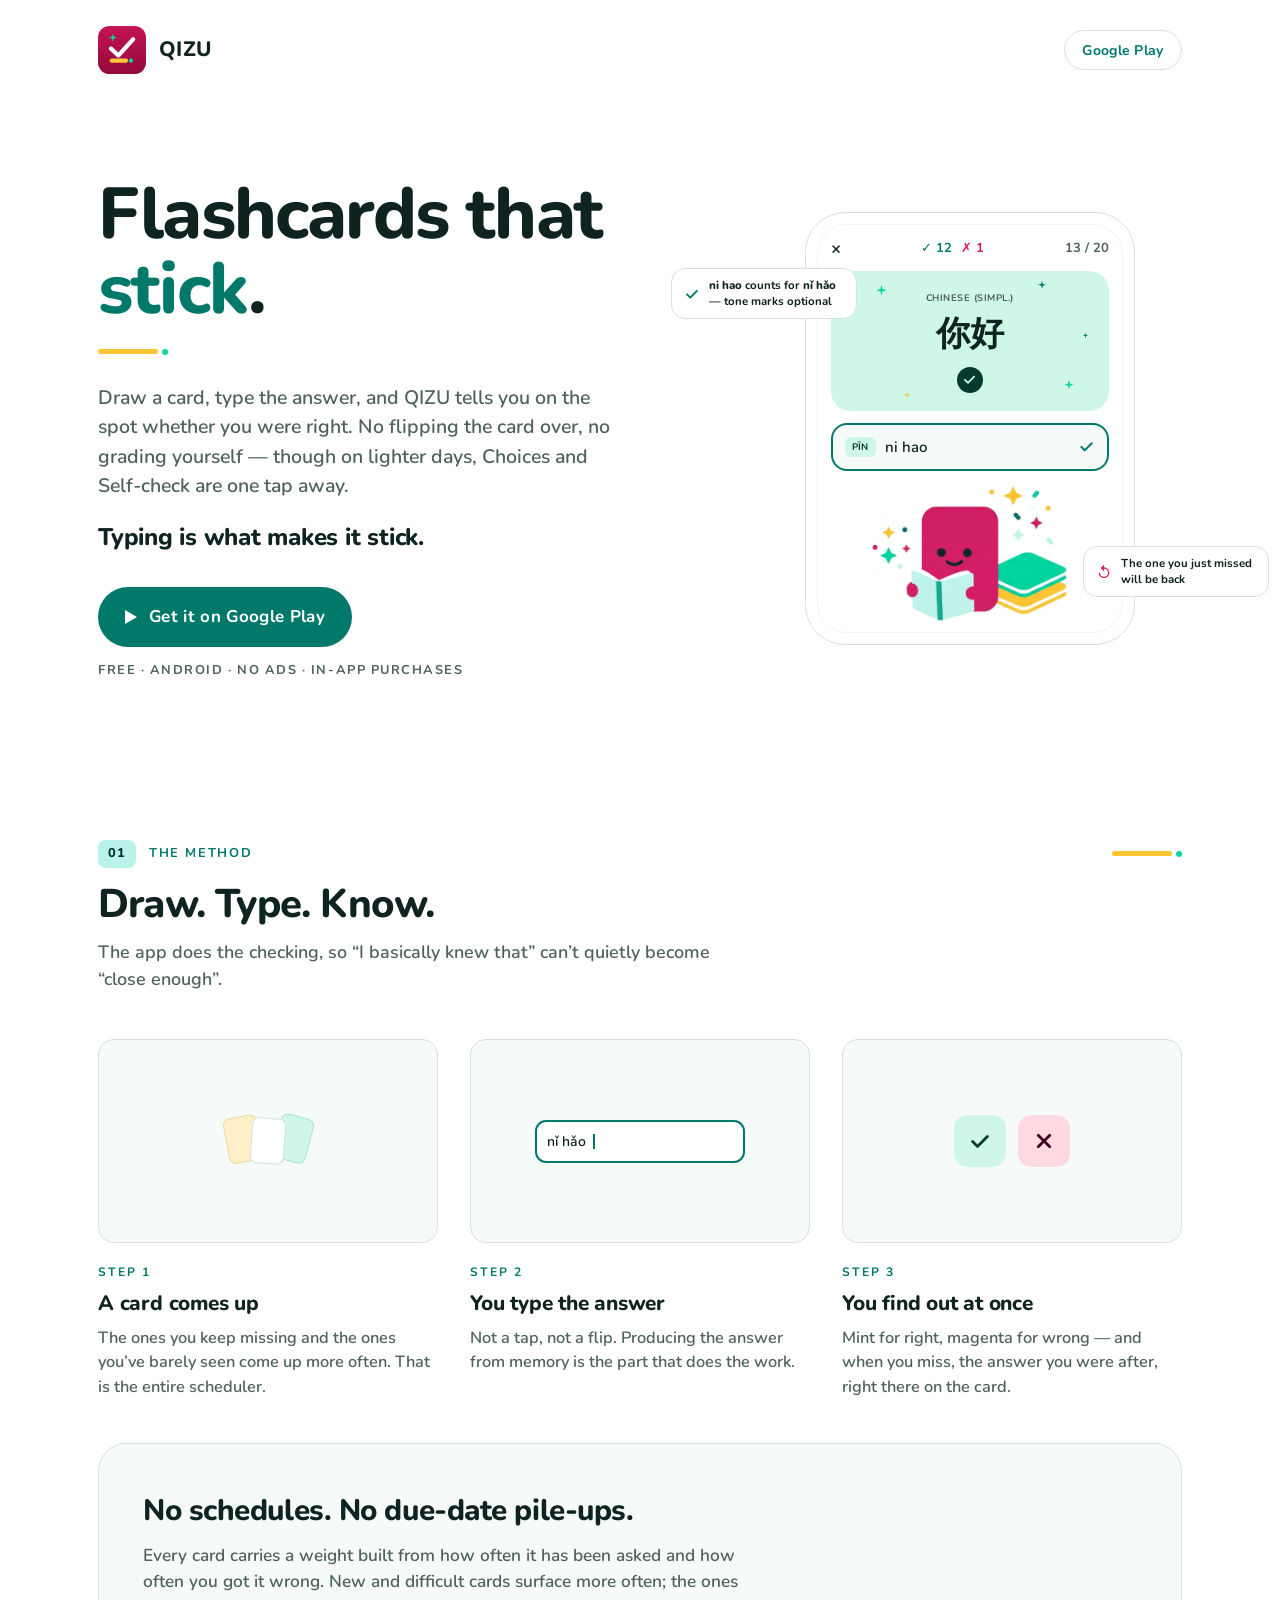
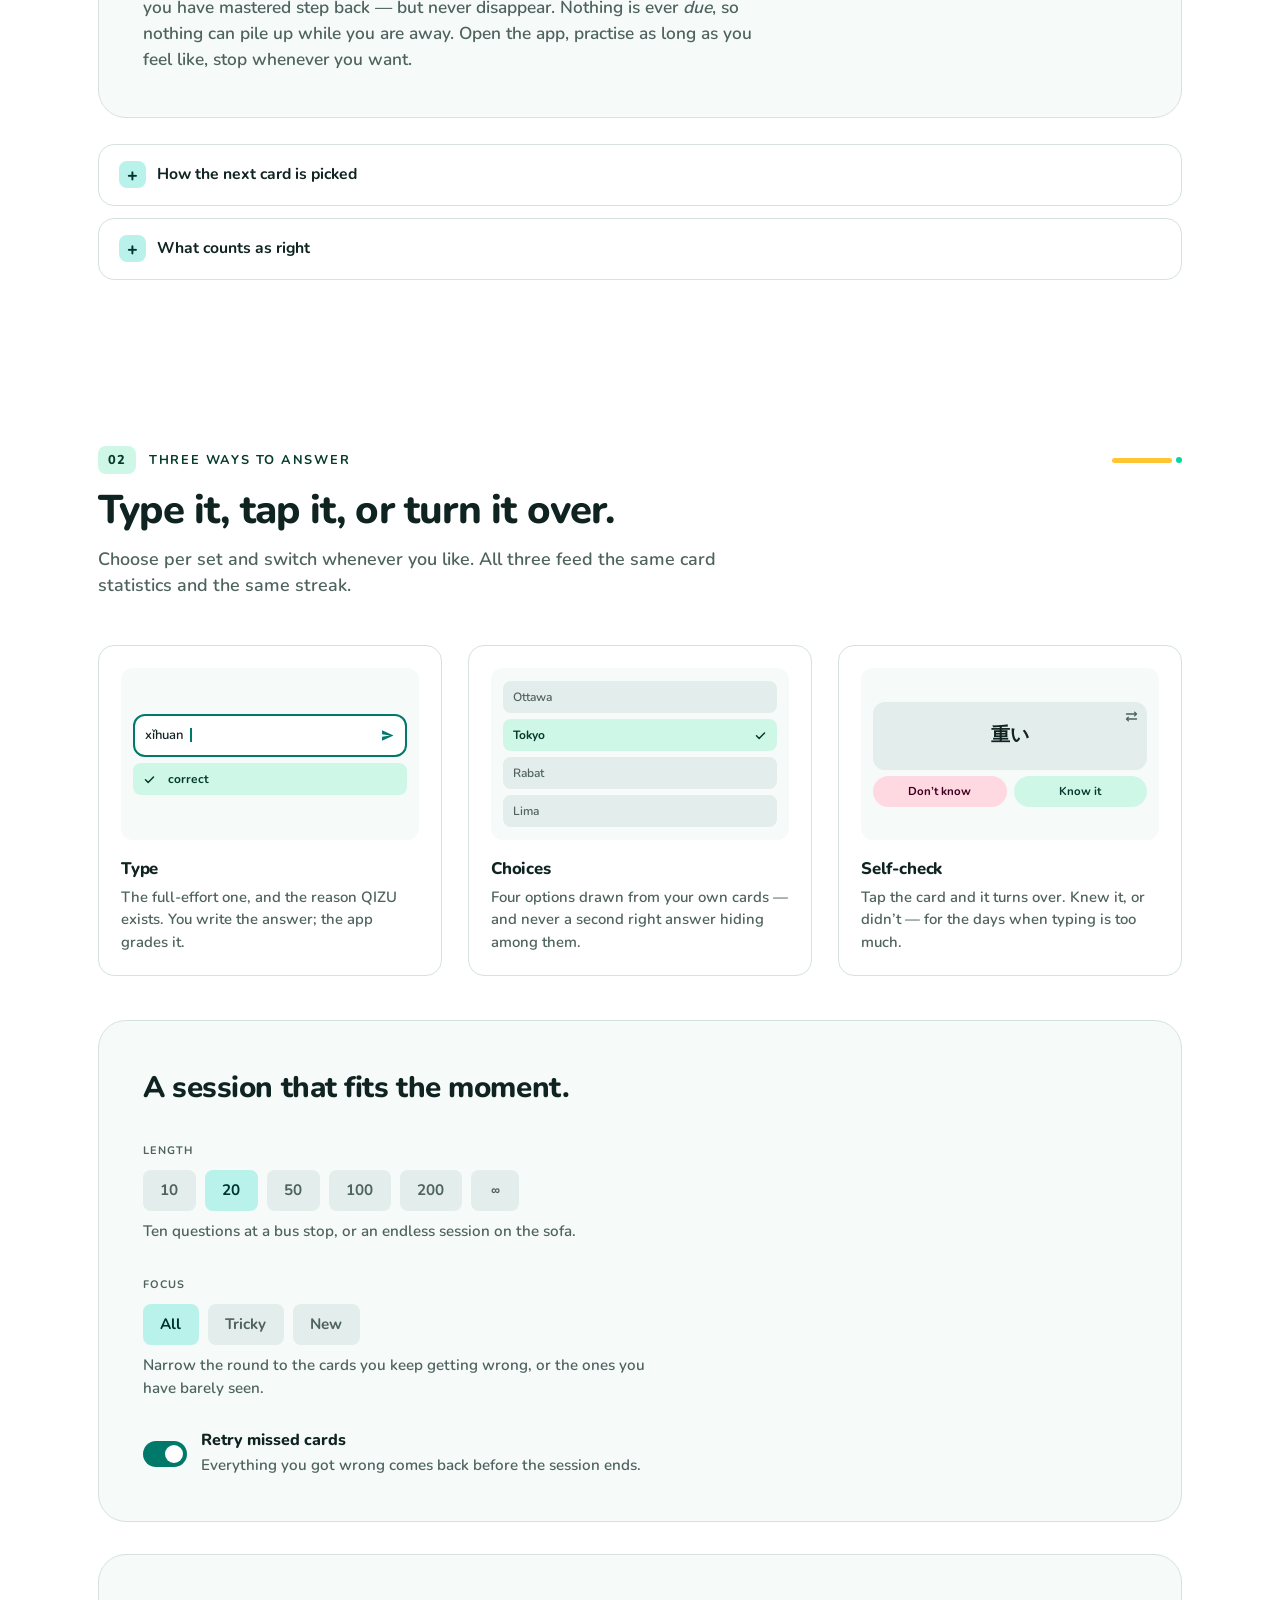
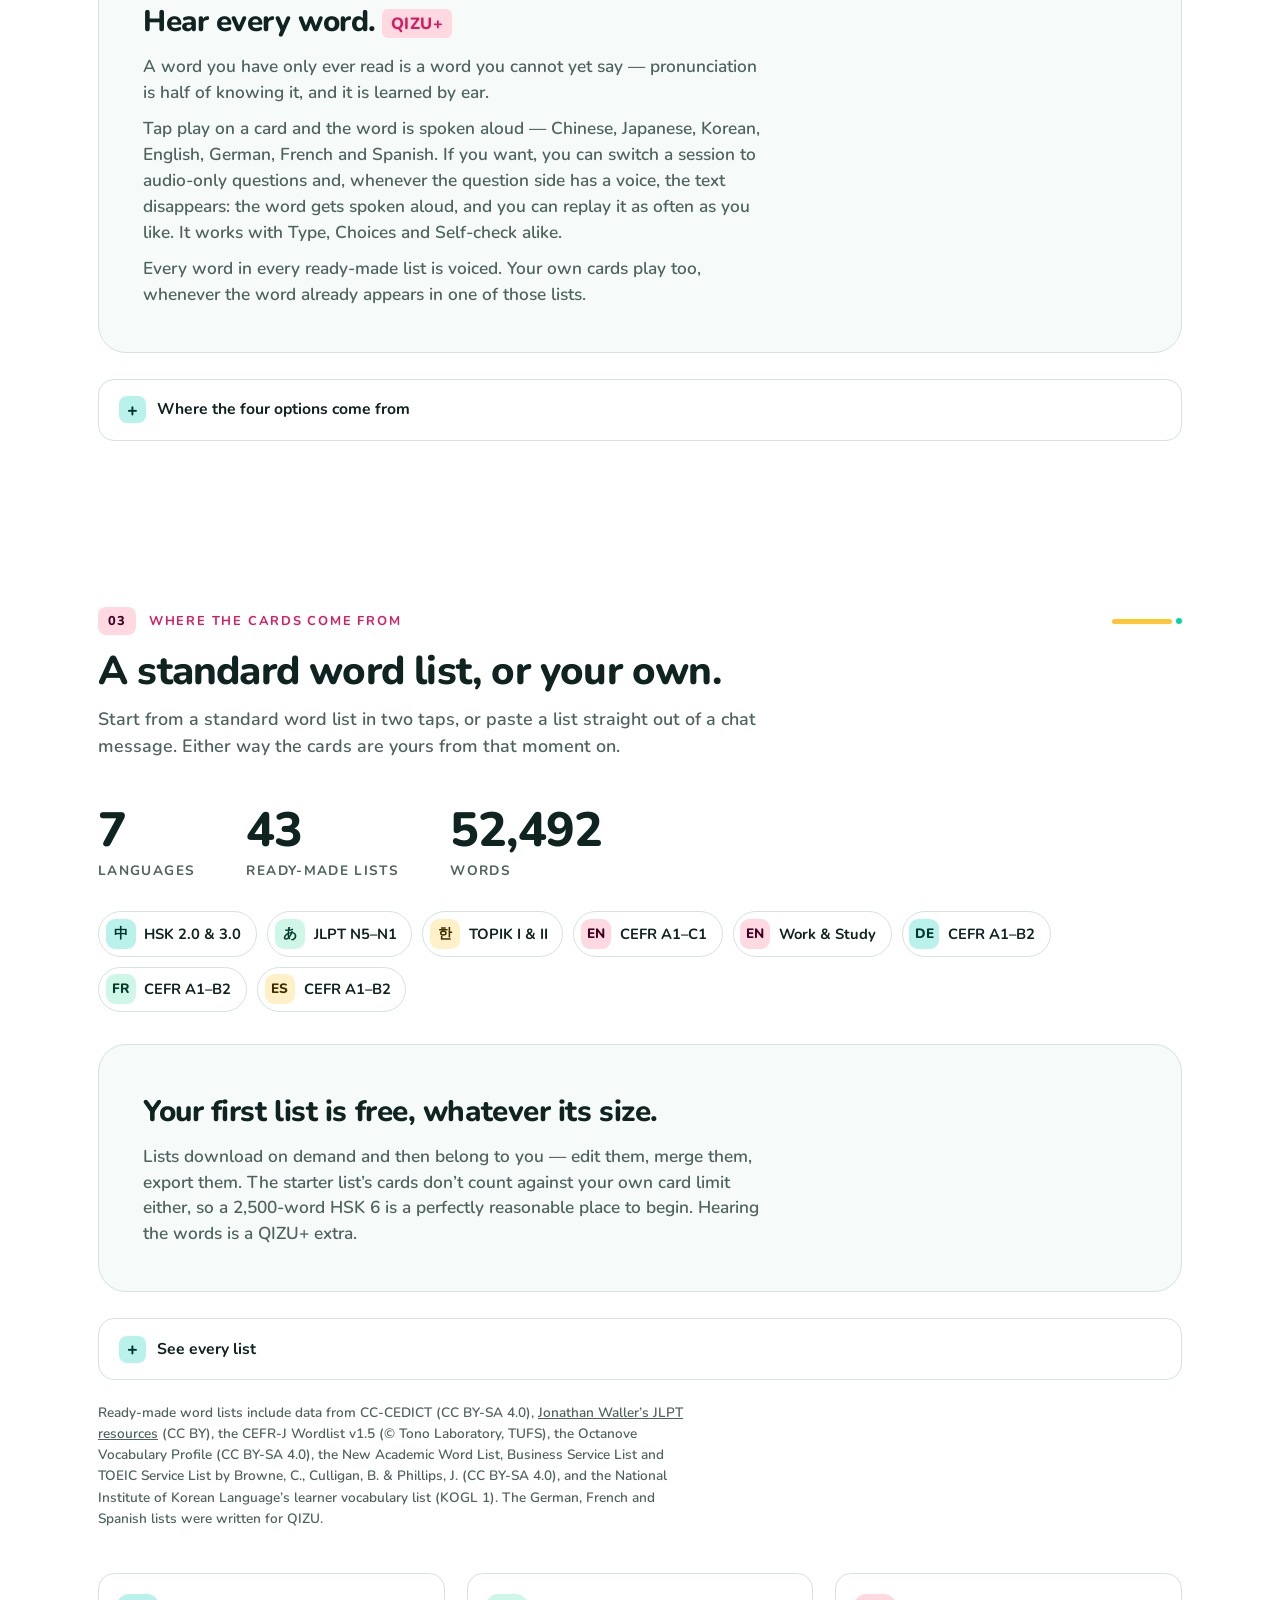
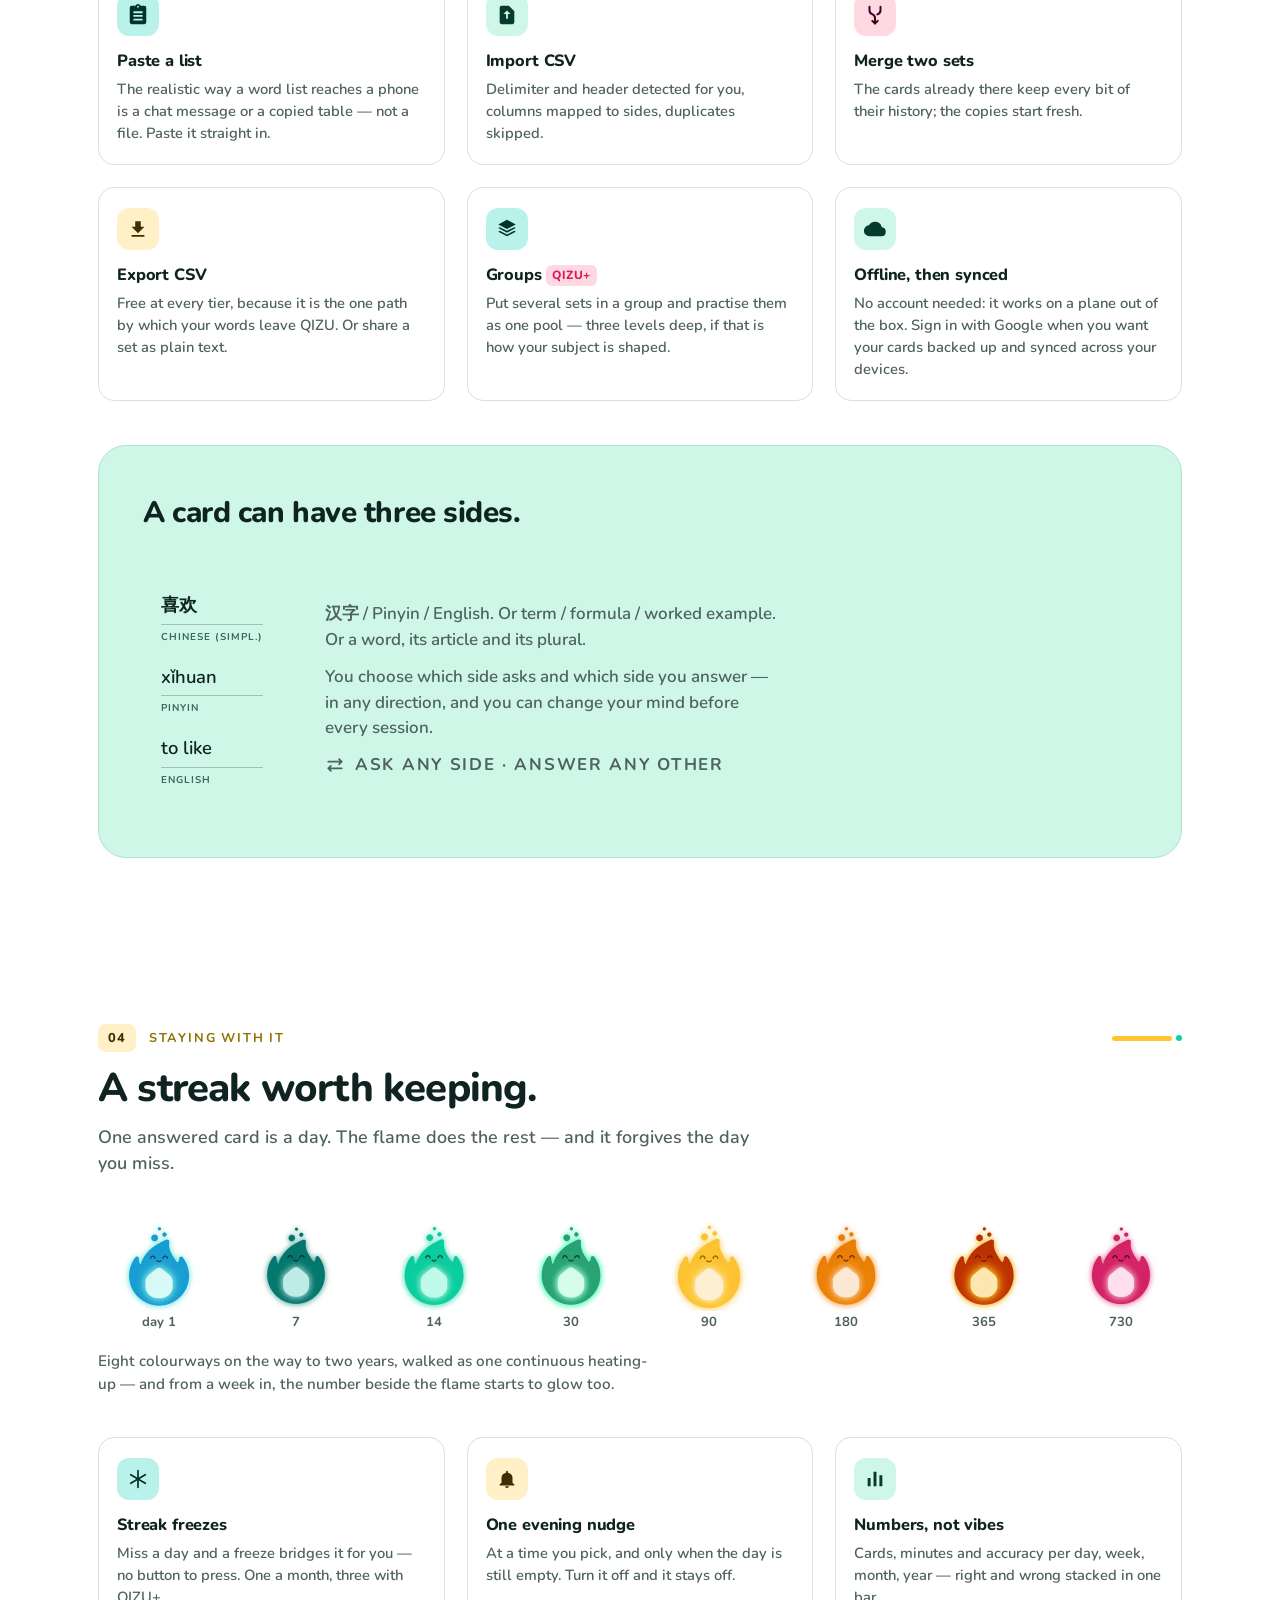
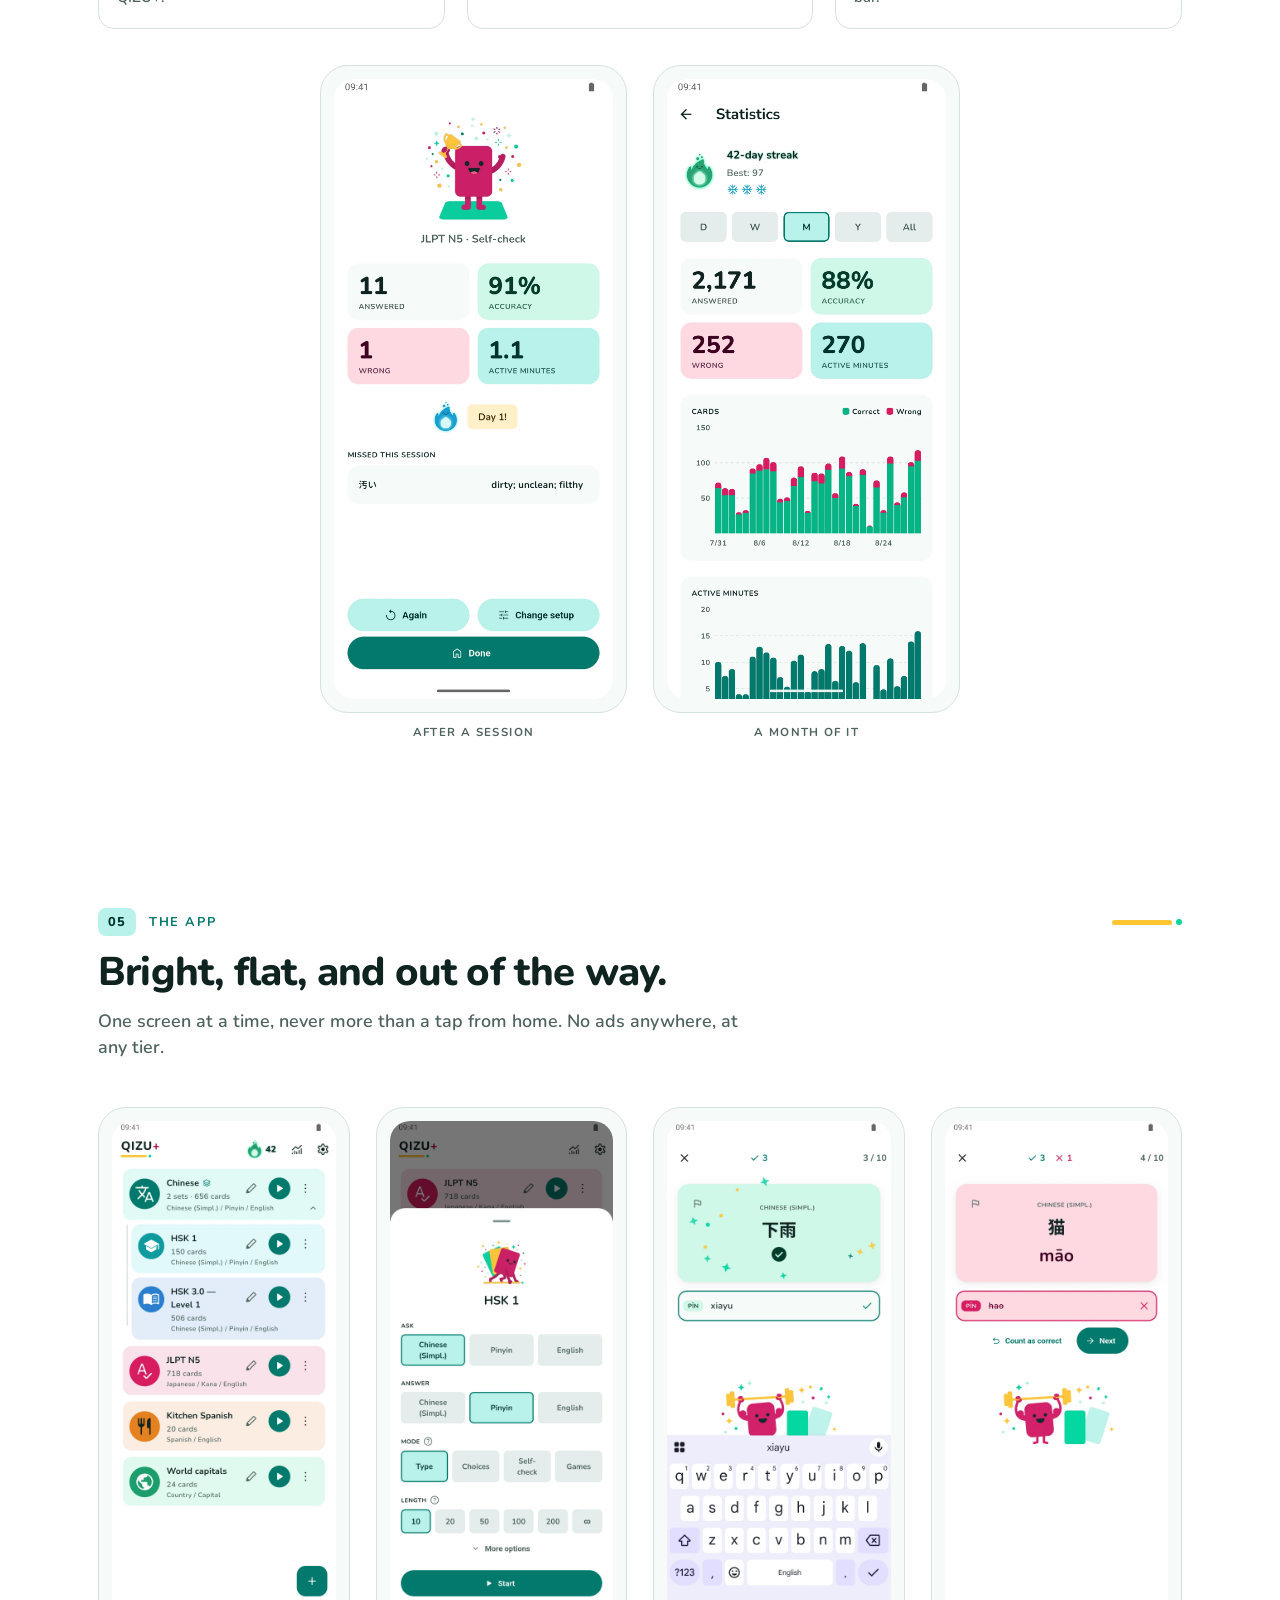
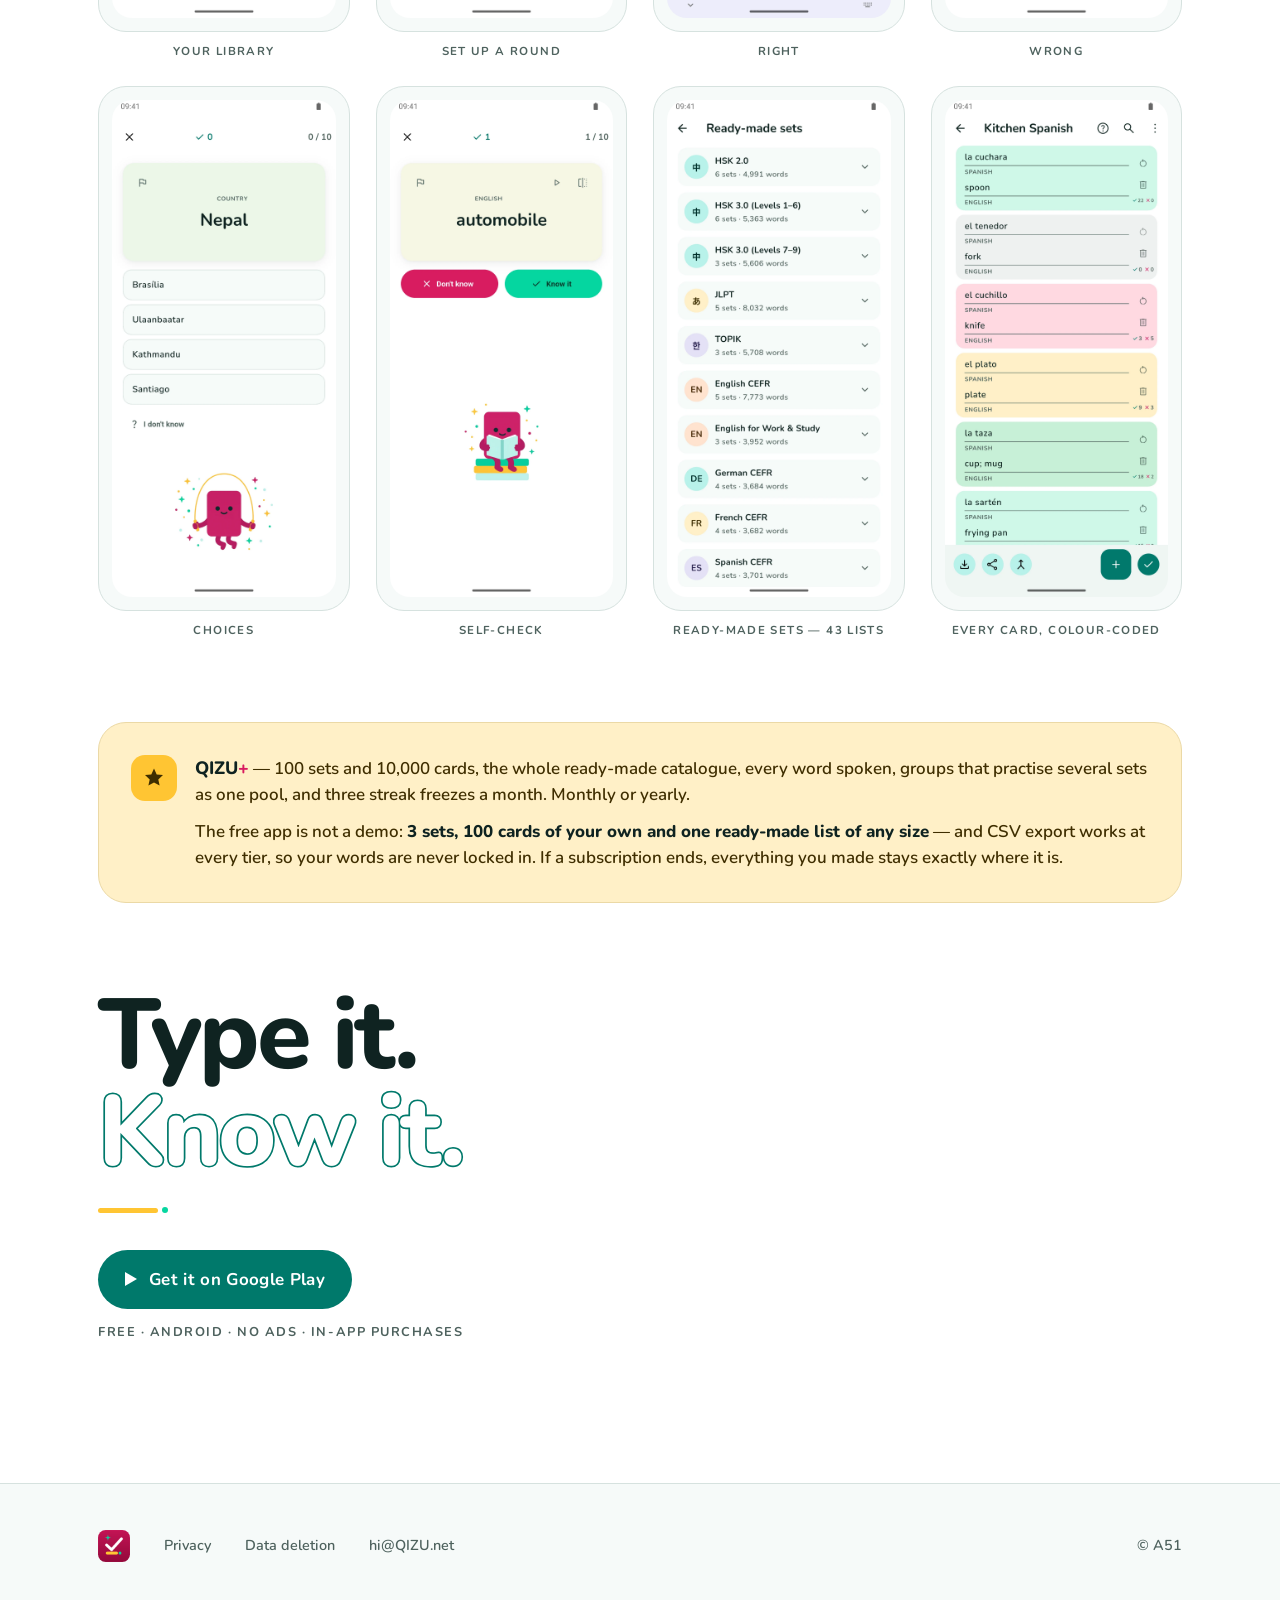
==== commit ccf16570: "Screenshots: setup, results, choices and self-check re-shot on QIZU 1.4.0+23 The redrawn mascot (new" ====
--- a/index.html
+++ b/index.html
@@ -973,7 +973,7 @@
 
     <div class="shots two" style="margin-inline:auto">
       <figure class="shot">
-        <div class="frame"><img src="img/shot-results.webp" alt="The results screen after a session: 11 answered, 91 % accuracy, 1 wrong, 3.9 active minutes, and the missed card listed with its answer." width="540" height="1200" loading="lazy"></div>
+        <div class="frame"><img src="img/shot-results.webp" alt="The results screen after a session: 11 answered, 91 % accuracy, 1 wrong, 1.1 active minutes, a Day 1 streak flame, and the missed card listed with its answer." width="540" height="1200" loading="lazy"></div>
         <figcaption>After a session</figcaption>
       </figure>
       <figure class="shot">
@@ -998,7 +998,7 @@
         <figcaption>Your library</figcaption>
       </figure>
       <figure class="shot">
-        <div class="frame"><img src="img/shot-setup.webp" alt="The test setup sheet: Ask and Answer side pickers, a mode row of Type, Choices and Self-check, a length row of 10 to 200 and infinity, a focus row of All, Tricky and New, and a retry-missed switch." width="540" height="1200" loading="lazy"></div>
+        <div class="frame"><img src="img/shot-setup.webp" alt="The test setup sheet over the library: Ask and Answer side pickers, a mode row of Type, Choices, Self-check and Games, a length row of 10 to 200 and infinity, and a Start button." width="540" height="1200" loading="lazy"></div>
         <figcaption>Set up a round</figcaption>
       </figure>
       <figure class="shot">
@@ -1010,11 +1010,11 @@
         <figcaption>Wrong</figcaption>
       </figure>
       <figure class="shot">
-        <div class="frame"><img src="img/shot-choices.webp" alt="Multiple choice: the country Kazakhstan with four capital options and an I don't know button." width="540" height="1200" loading="lazy"></div>
+        <div class="frame"><img src="img/shot-choices.webp" alt="Multiple choice: the country Nepal with four capital options and an I don't know button." width="540" height="1200" loading="lazy"></div>
         <figcaption>Choices</figcaption>
       </figure>
       <figure class="shot">
-        <div class="frame"><img src="img/shot-selfcheck.webp" alt="Self-check: a card turned to its English side reading the day before yesterday, with a play button to hear it and Don't know and Know it buttons below." width="540" height="1200" loading="lazy"></div>
+        <div class="frame"><img src="img/shot-selfcheck.webp" alt="Self-check: a card turned to its English side reading automobile, with a play button to hear it and Don't know and Know it buttons below." width="540" height="1200" loading="lazy"></div>
         <figcaption>Self-check</figcaption>
       </figure>
       <figure class="shot">
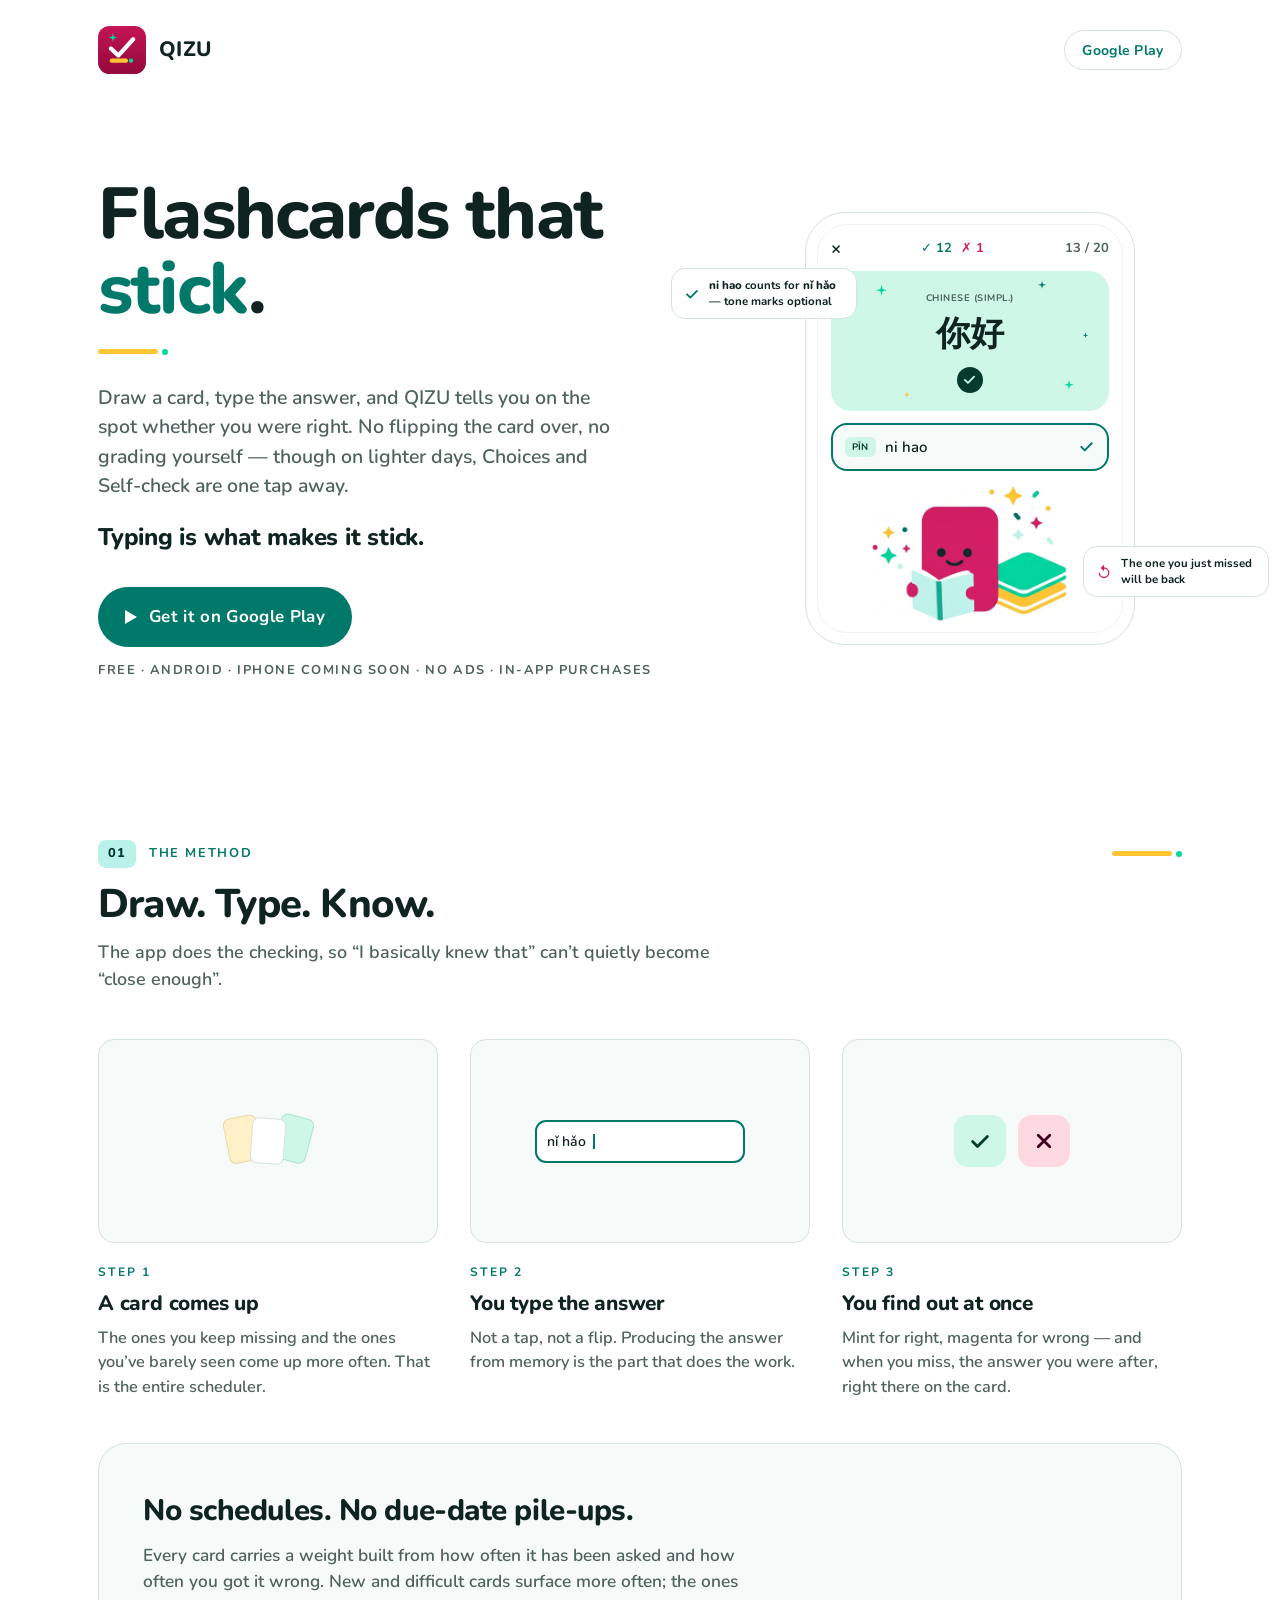
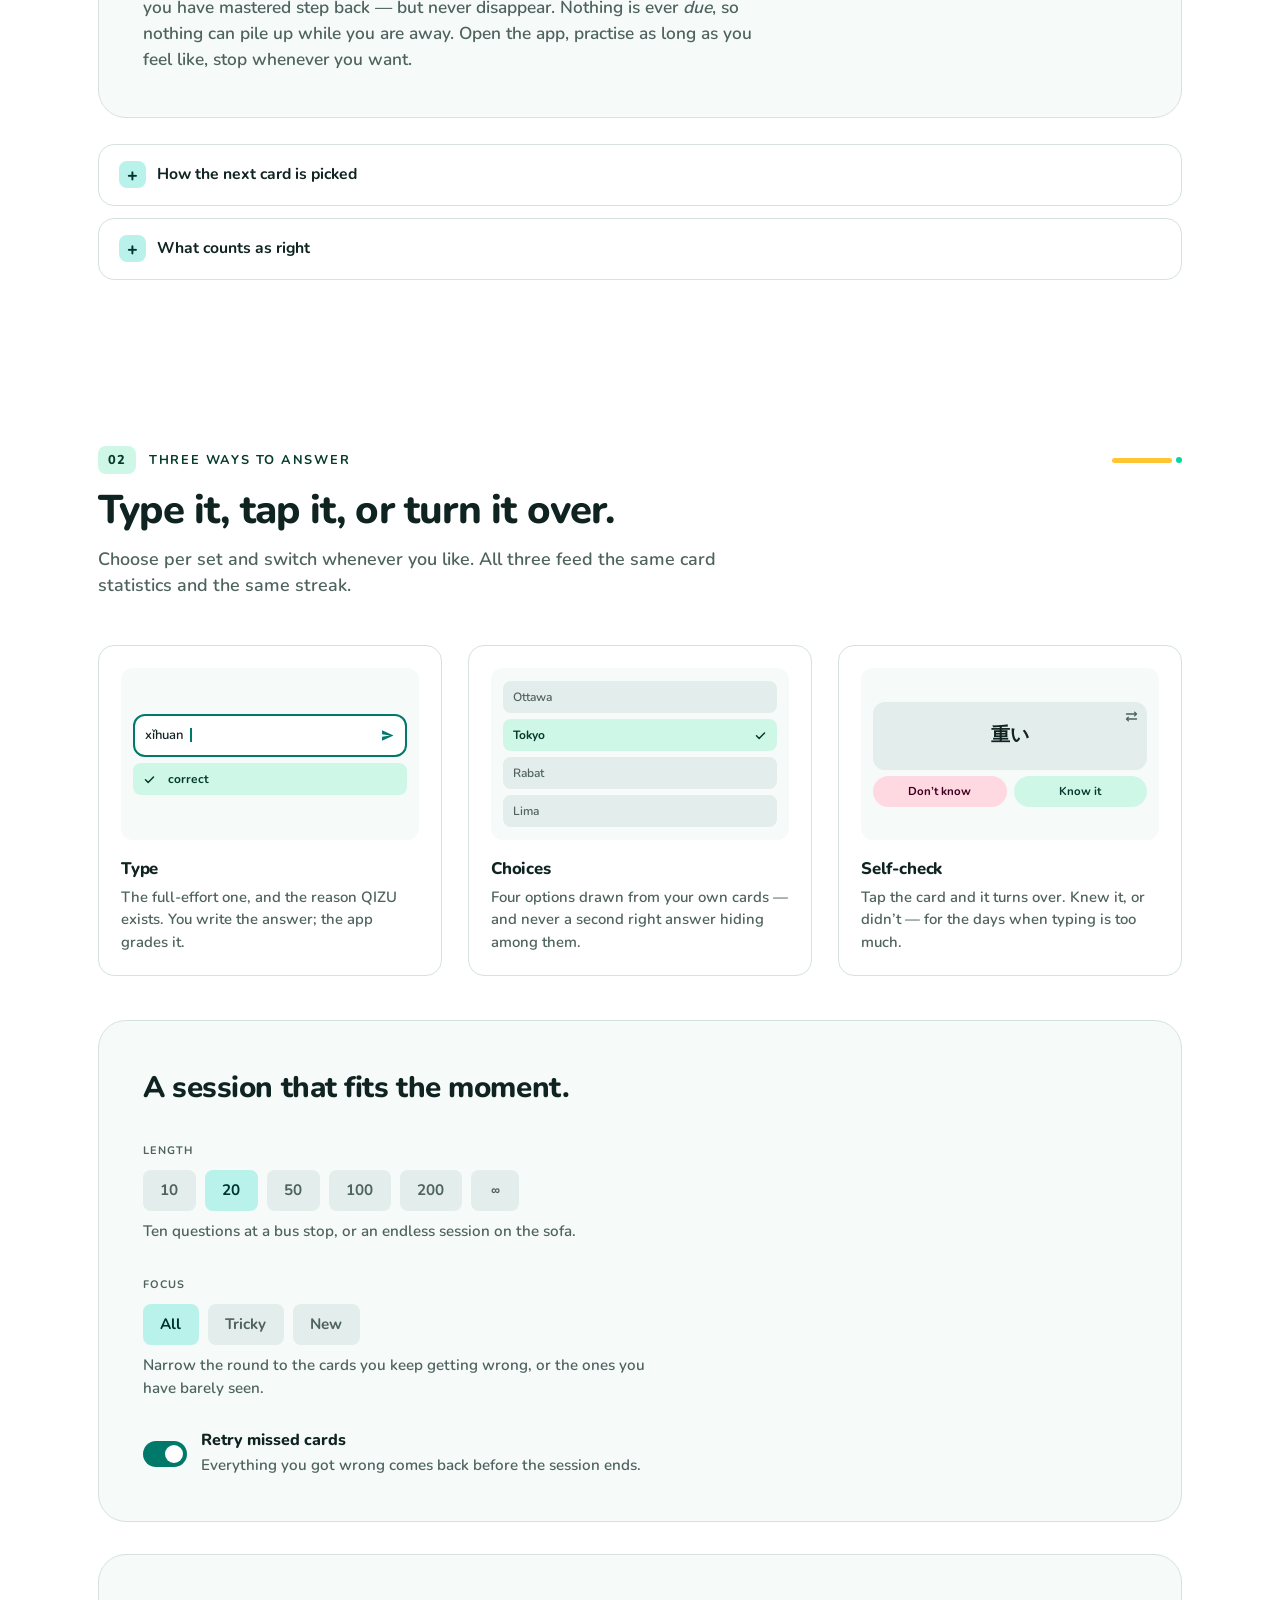
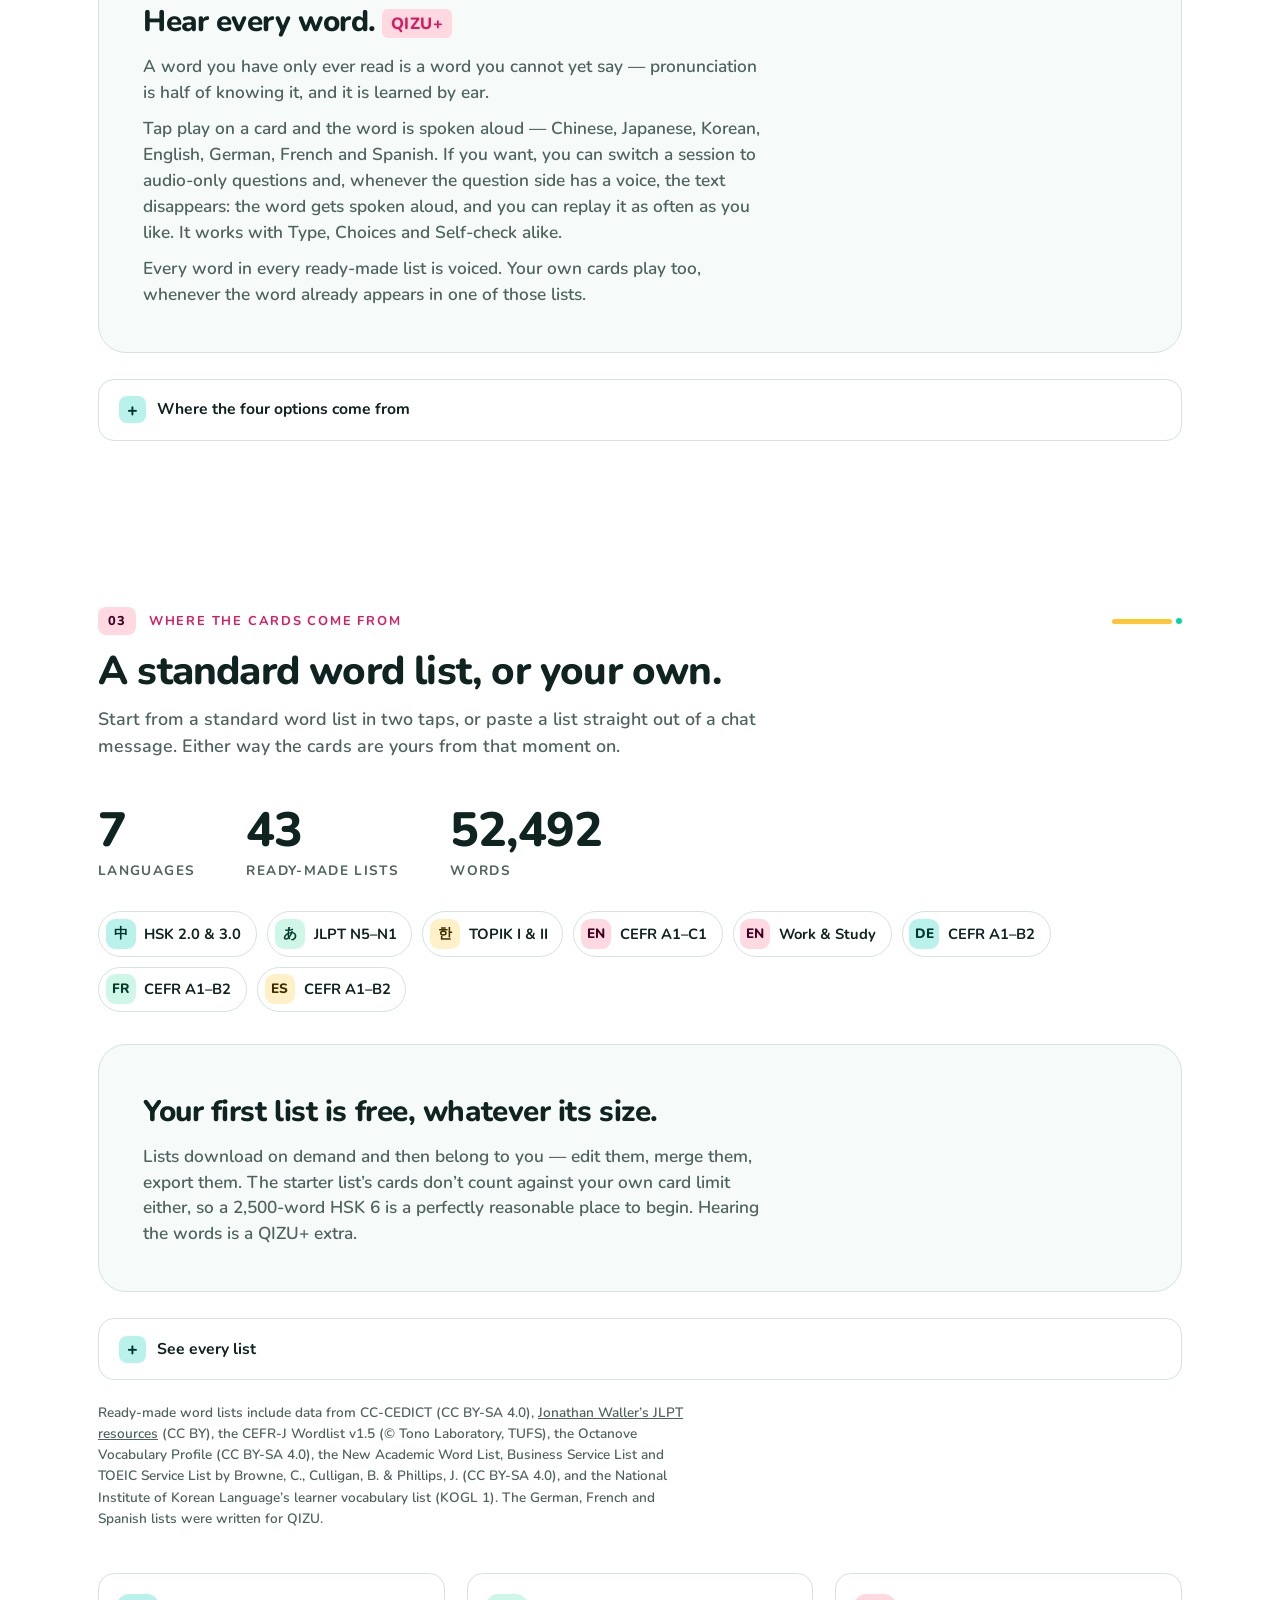
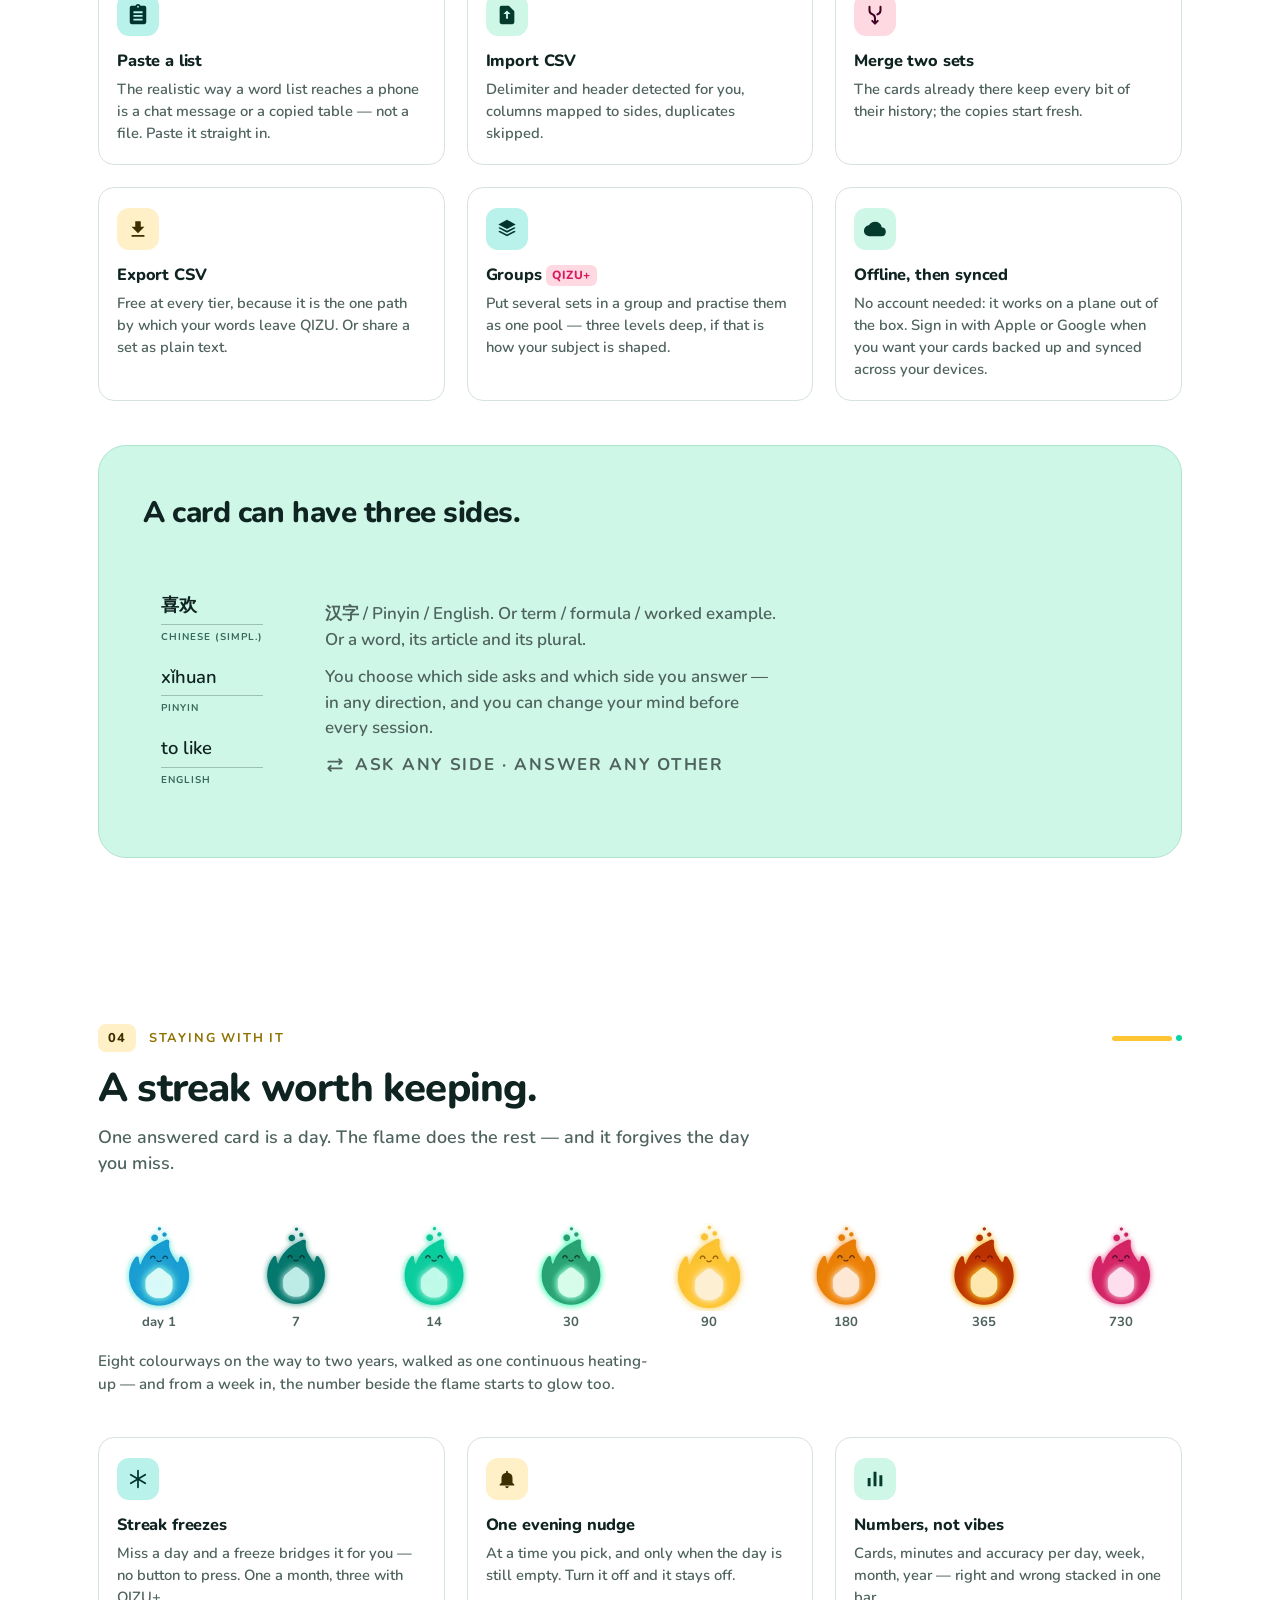
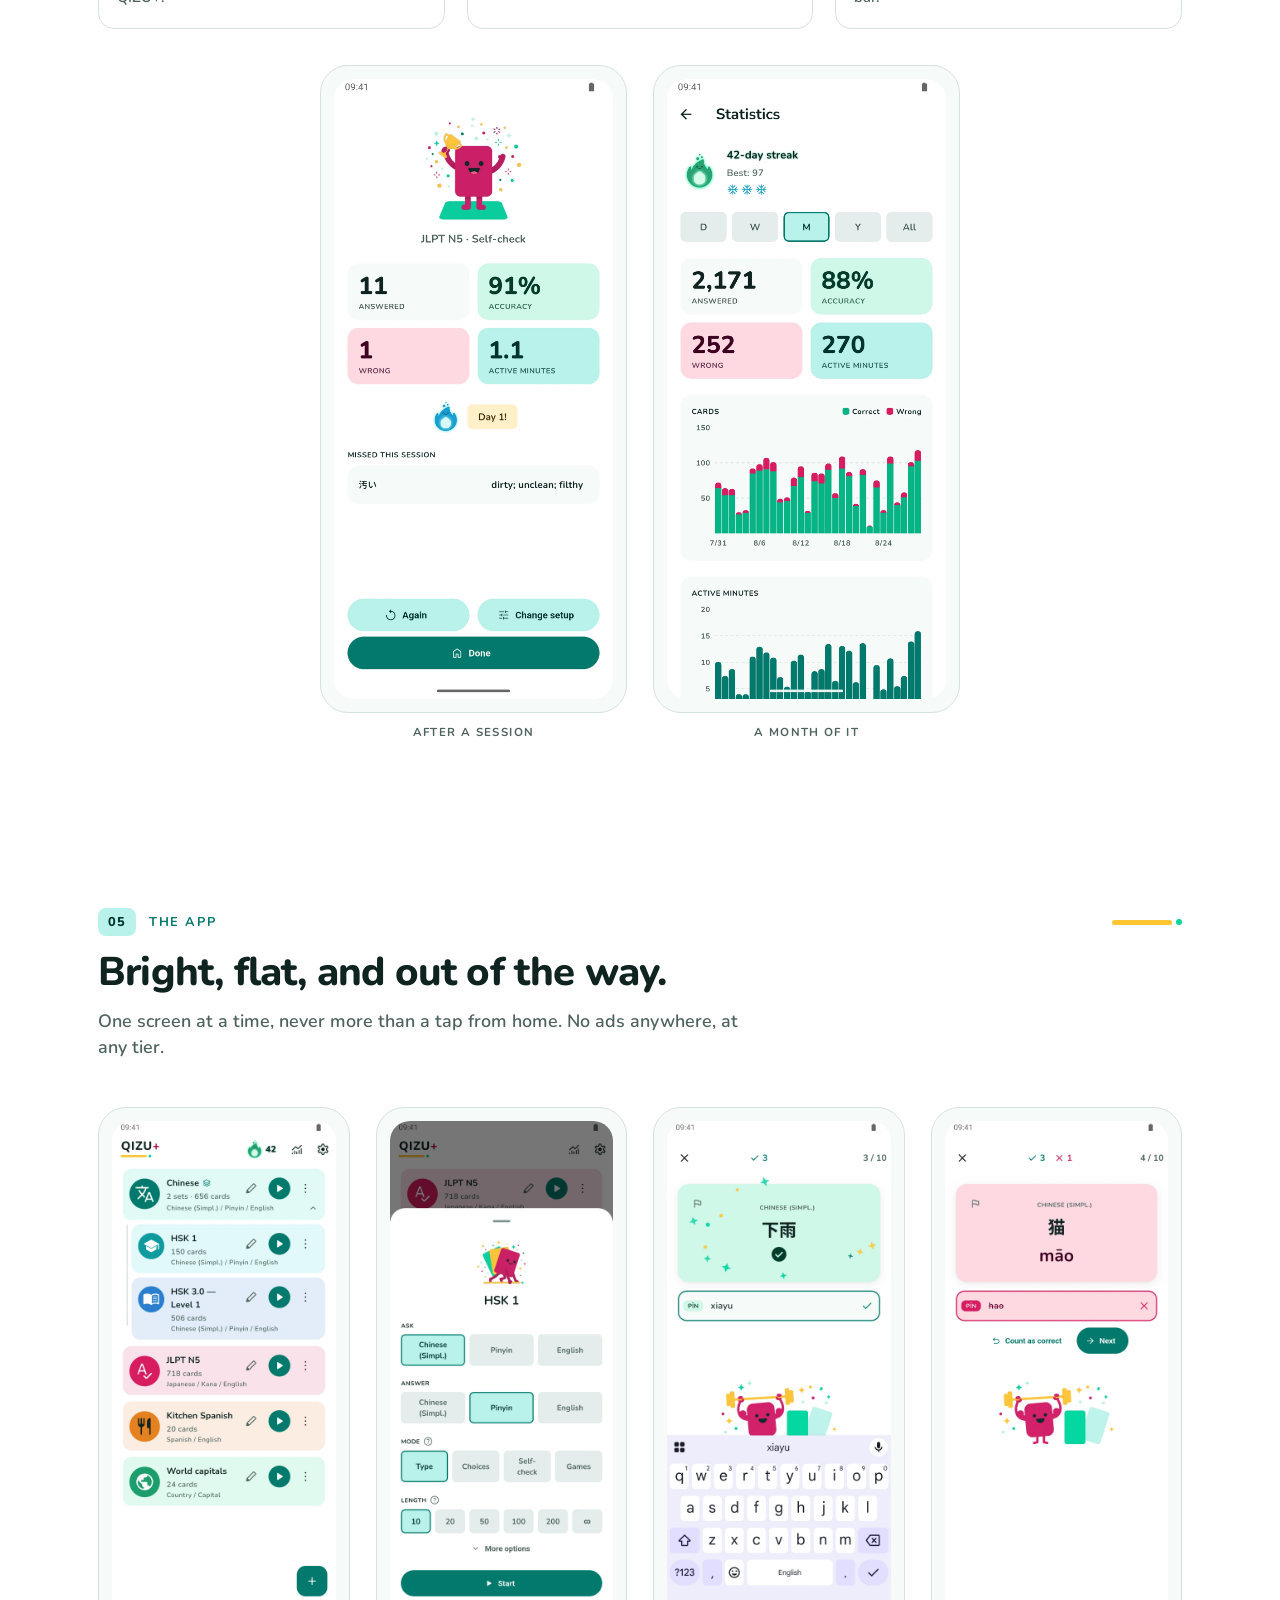
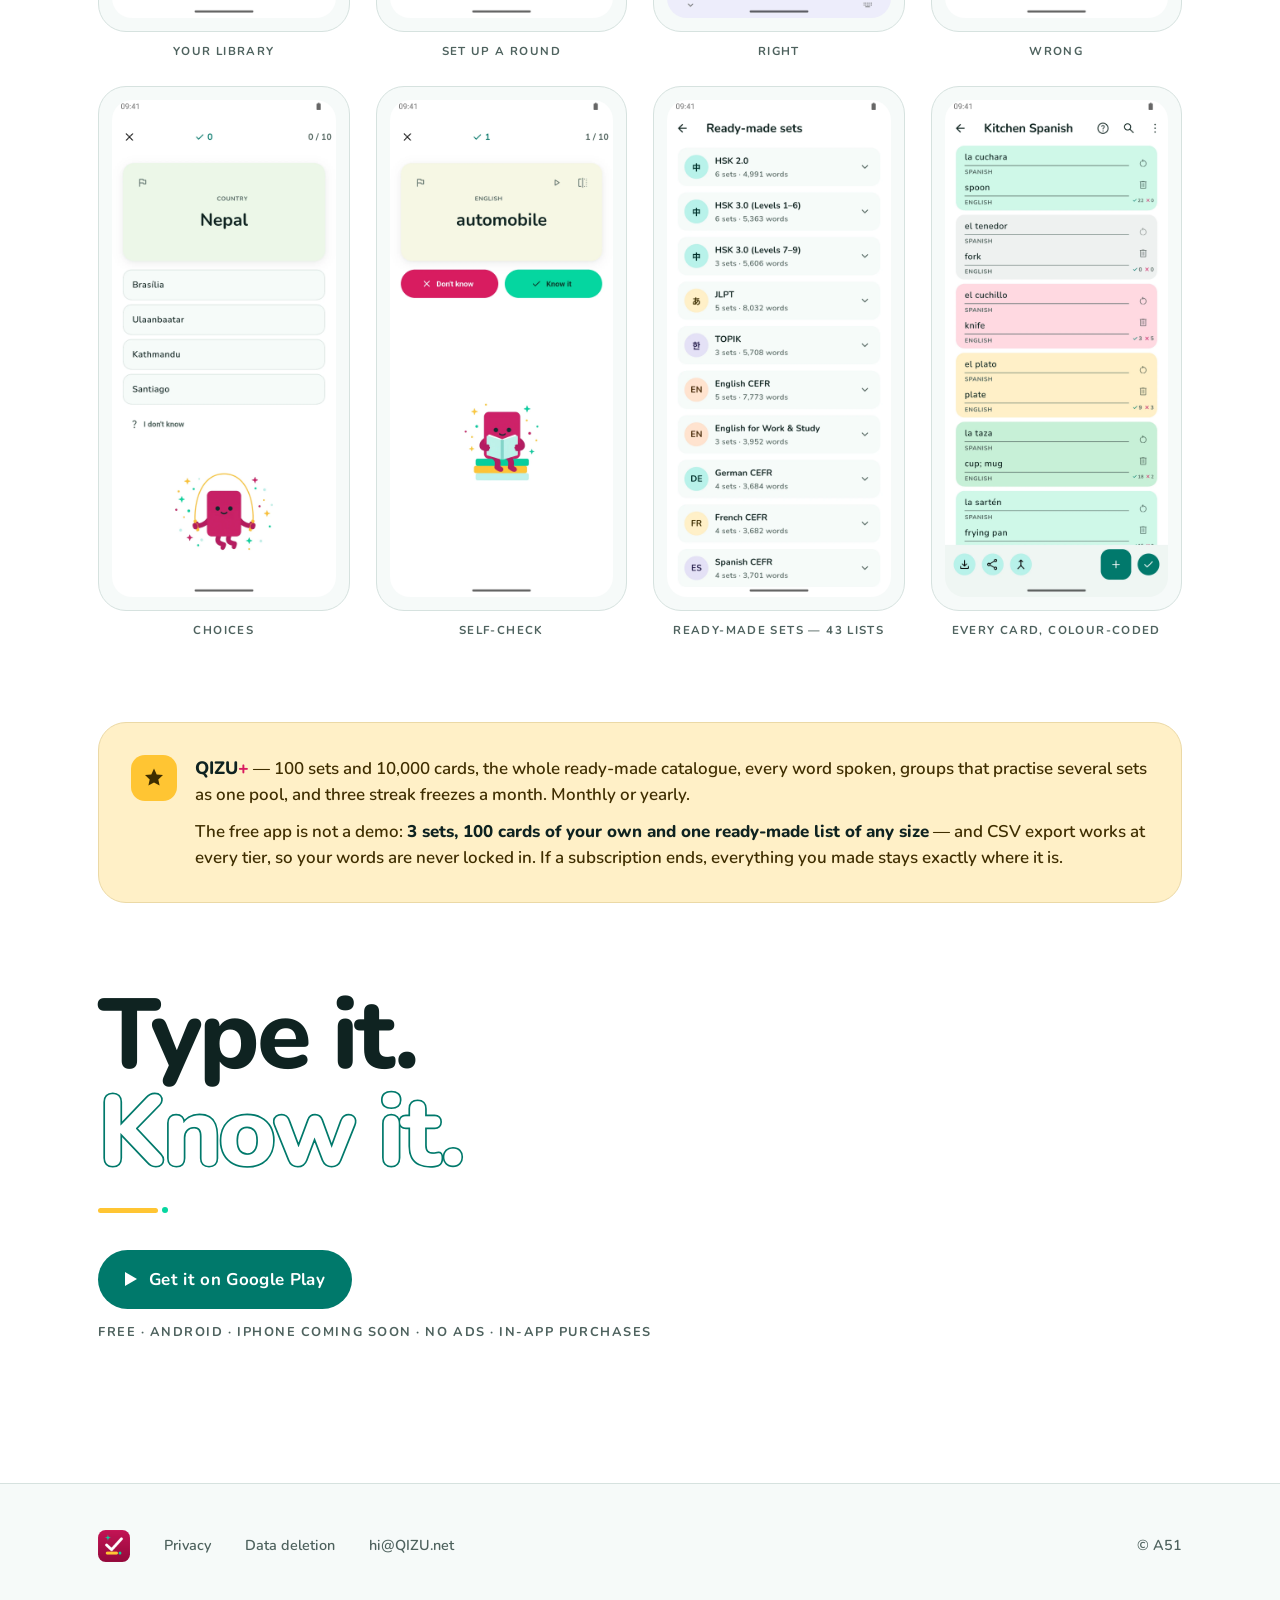
==== commit caf522e1: "Home page: iPhone coming soon; sign in with Apple or Google Co-Authored-By: Claude Fable 5.2 <norepl" ====
--- a/index.html
+++ b/index.html
@@ -4,7 +4,7 @@
 <meta charset="utf-8">
 <meta name="viewport" content="width=device-width, initial-scale=1">
 <title>QIZU — flashcards that stick</title>
-<meta name="description" content="Flashcards you type — QIZU checks the answer, so “close enough” never sneaks past. HSK, JLPT, TOPIK and CEFR lists, every word spoken (QIZU+). Free on Android.">
+<meta name="description" content="Flashcards you type — QIZU checks the answer, so “close enough” never sneaks past. HSK, JLPT, TOPIK and CEFR lists, every word spoken (QIZU+). Free on Android, coming soon to iPhone.">
 <meta name="theme-color" content="#00796B">
 <meta name="color-scheme" content="light">
 <meta property="og:title" content="QIZU — flashcards that stick">
@@ -516,7 +516,7 @@
         lighter days, Choices and Self-check are one tap away.</p>
       <p class="pitch">Typing is what makes it stick.</p>
       <a class="play" href="https://play.google.com/store/apps/details?id=io.a51.qizu"><span class="tri" aria-hidden="true"></span>Get it on Google&nbsp;Play</a>
-      <p class="free">Free &middot; Android &middot; No ads &middot; In&#8209;app purchases</p>
+      <p class="free">Free &middot; Android &middot; iPhone coming soon &middot; No ads &middot; In&#8209;app purchases</p>
     </div>
 
     <figure class="hero-art" role="img" aria-label="The QIZU test screen: the Chinese card 你好 has just been answered correctly — the card flashes mint with a check mark and a burst of sparkles, and the answer field holds the typed pinyin ‘ni hao’.">
@@ -908,7 +908,7 @@
       <li>
         <span class="tchip t-mint" aria-hidden="true"><svg class="ic"><use href="#i-cloud"/></svg></span>
         <h3>Offline, then synced</h3>
-        <p>No account needed: it works on a plane out of the box. Sign in with Google when you want your cards backed up and synced across your devices.</p>
+        <p>No account needed: it works on a plane out of the box. Sign in with Apple or Google when you want your cards backed up and synced across your devices.</p>
       </li>
     </ul>
 
@@ -1047,7 +1047,7 @@
     <span class="mark" aria-hidden="true"><i></i><b></b></span>
     <br>
     <a class="play" href="https://play.google.com/store/apps/details?id=io.a51.qizu"><span class="tri" aria-hidden="true"></span>Get it on Google&nbsp;Play</a>
-    <p class="free">Free &middot; Android &middot; No ads &middot; In&#8209;app purchases</p>
+    <p class="free">Free &middot; Android &middot; iPhone coming soon &middot; No ads &middot; In&#8209;app purchases</p>
   </section>
 
 </main>
